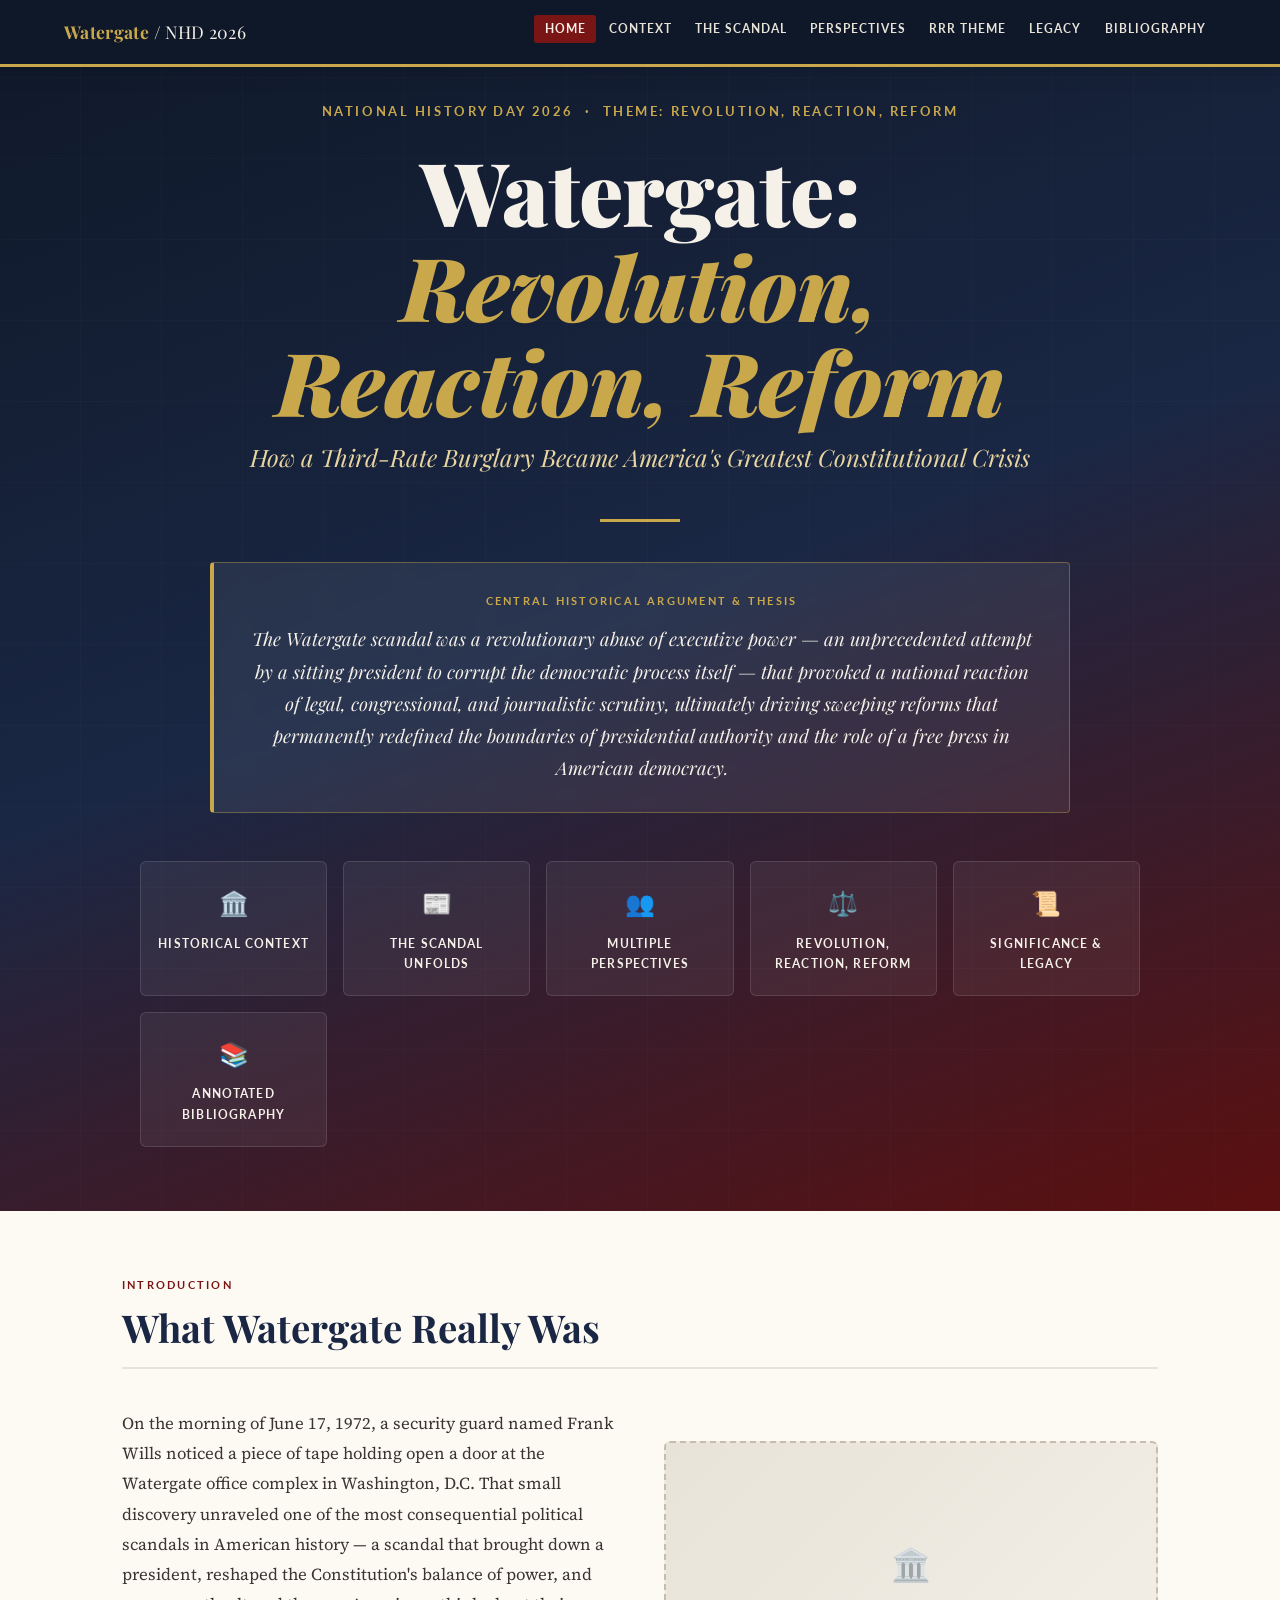
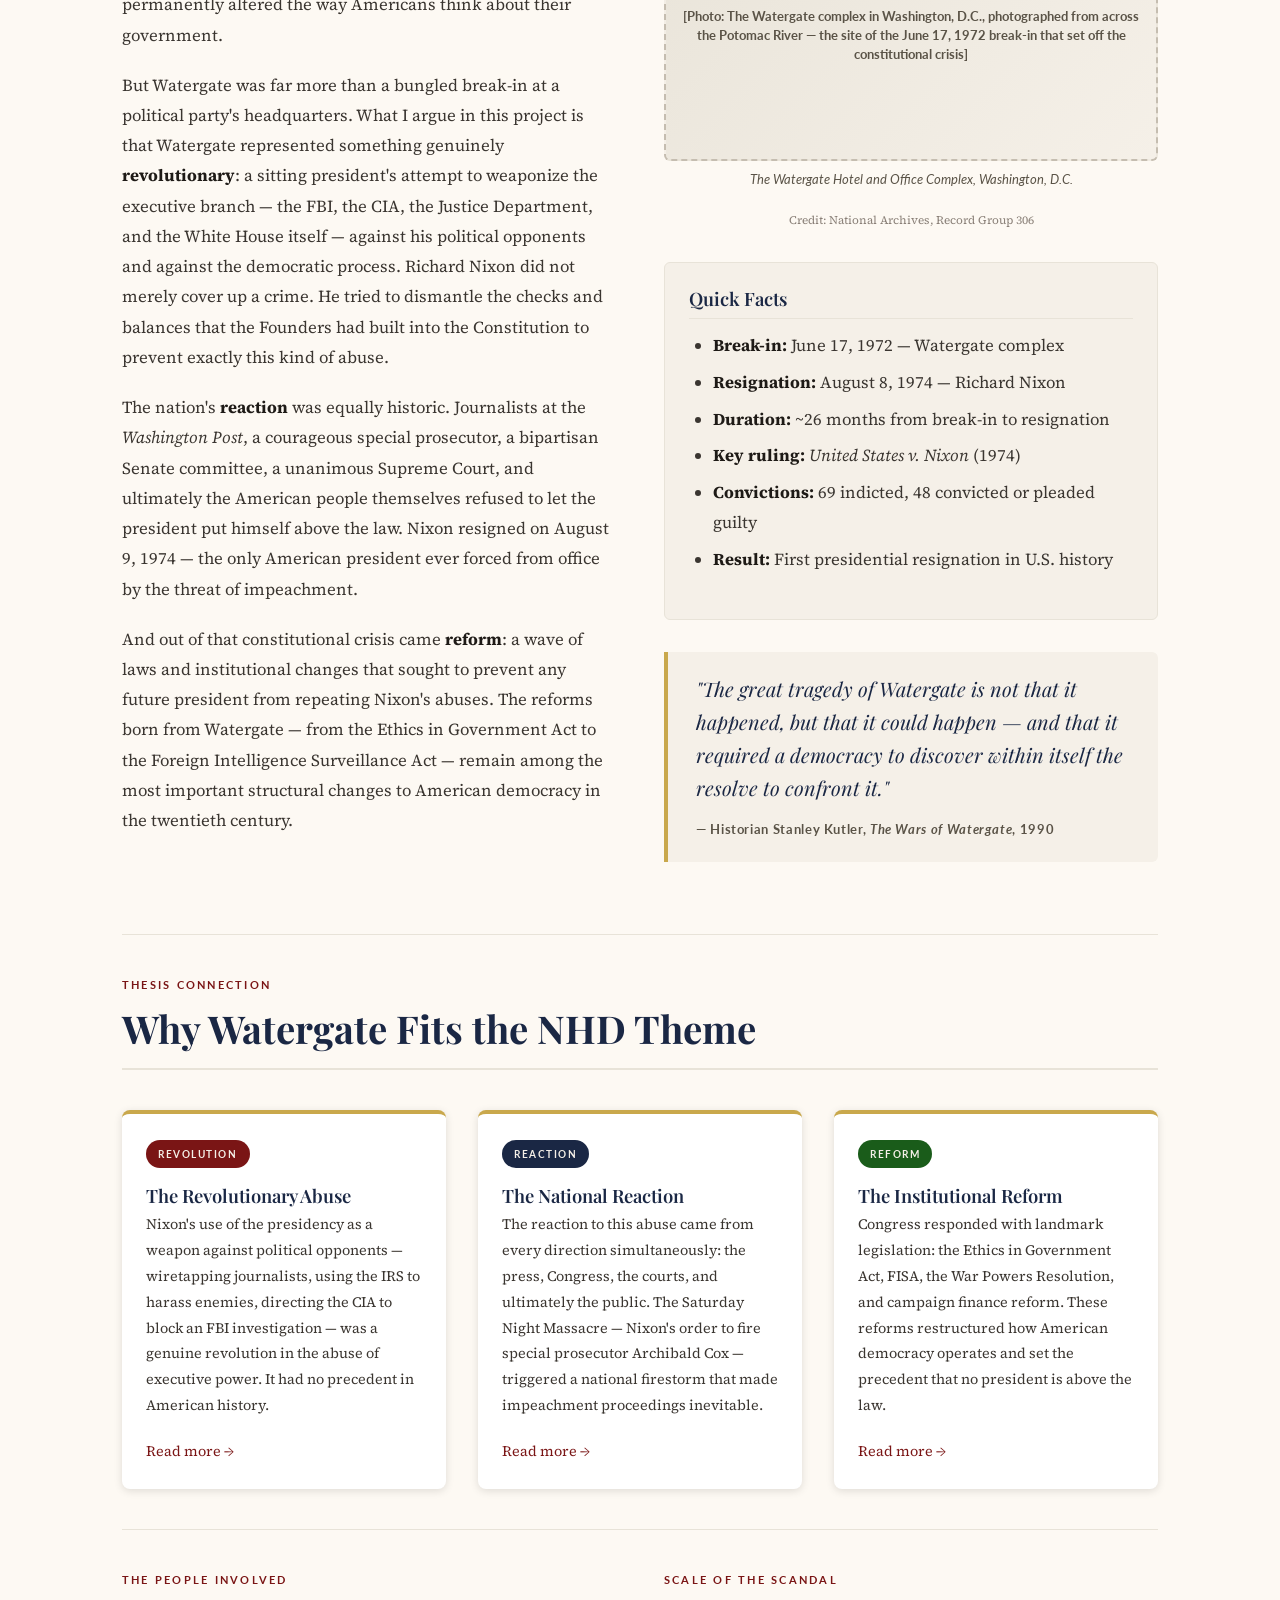
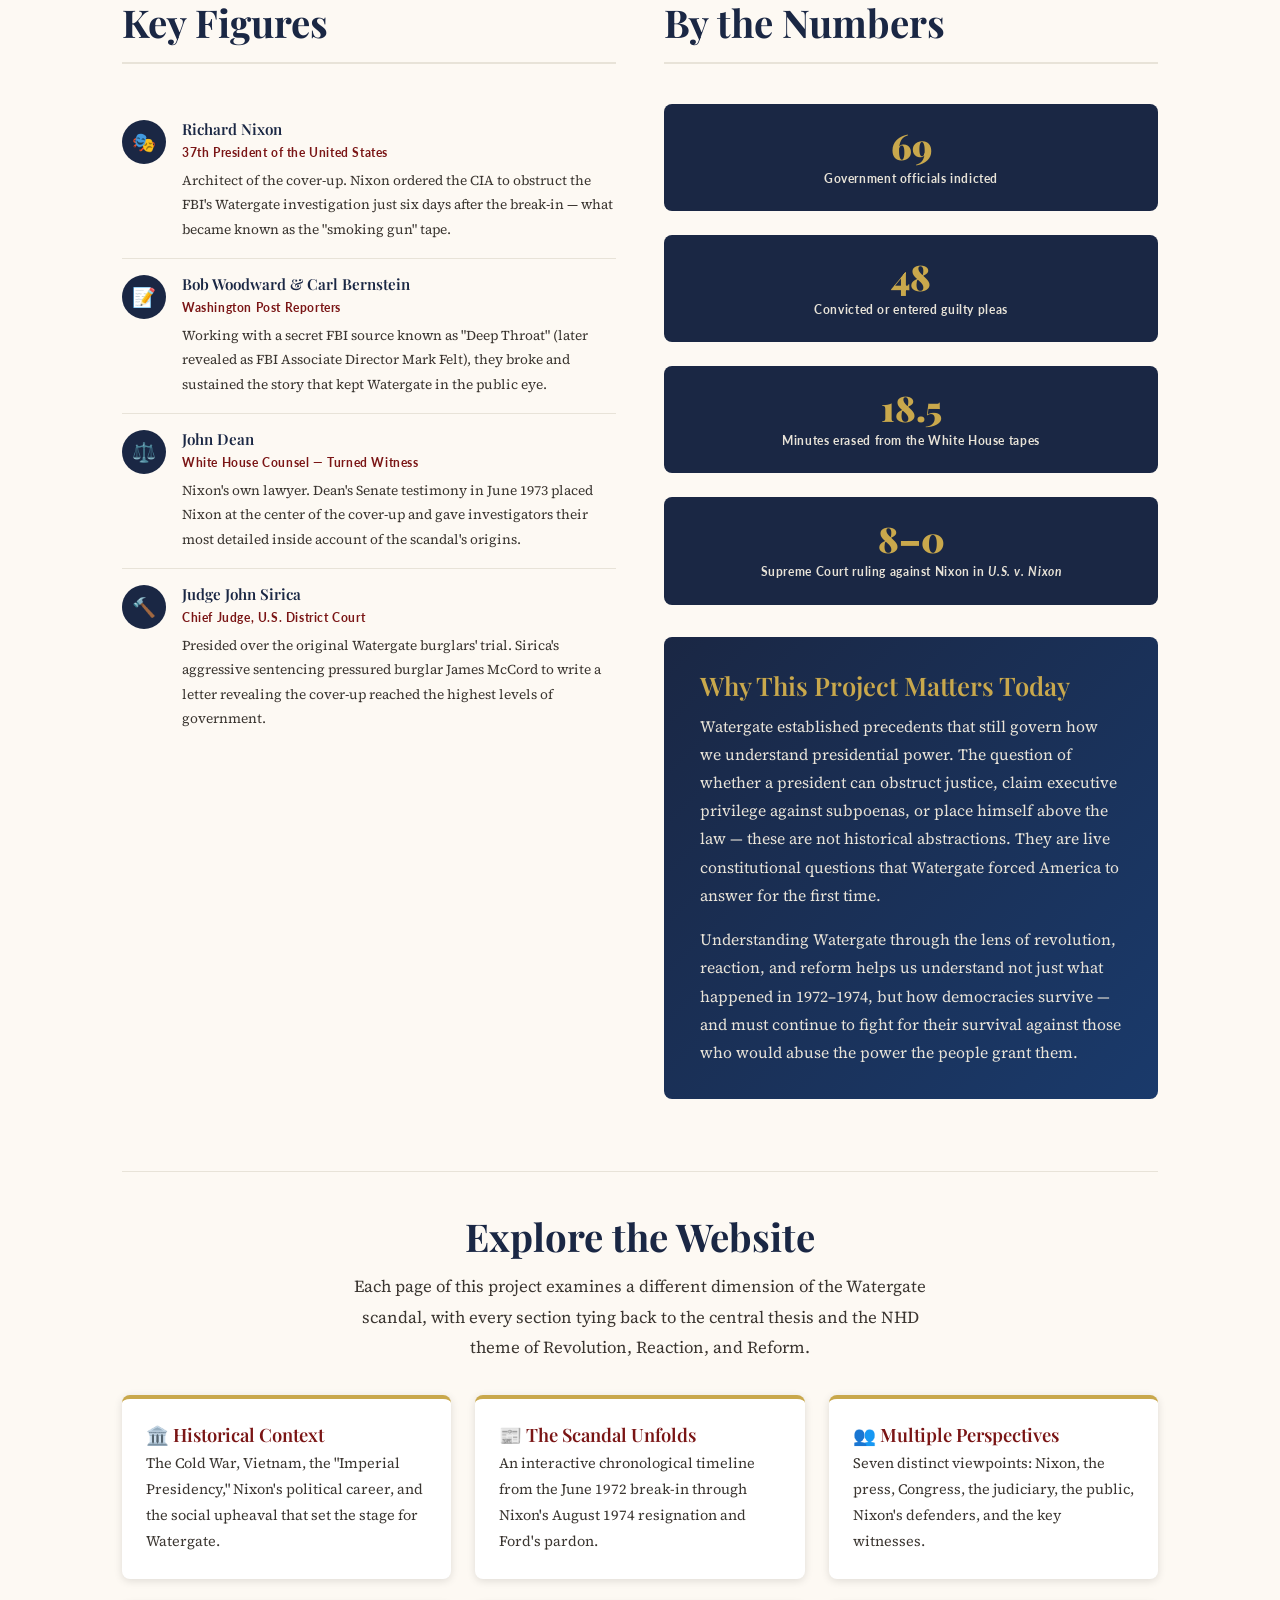
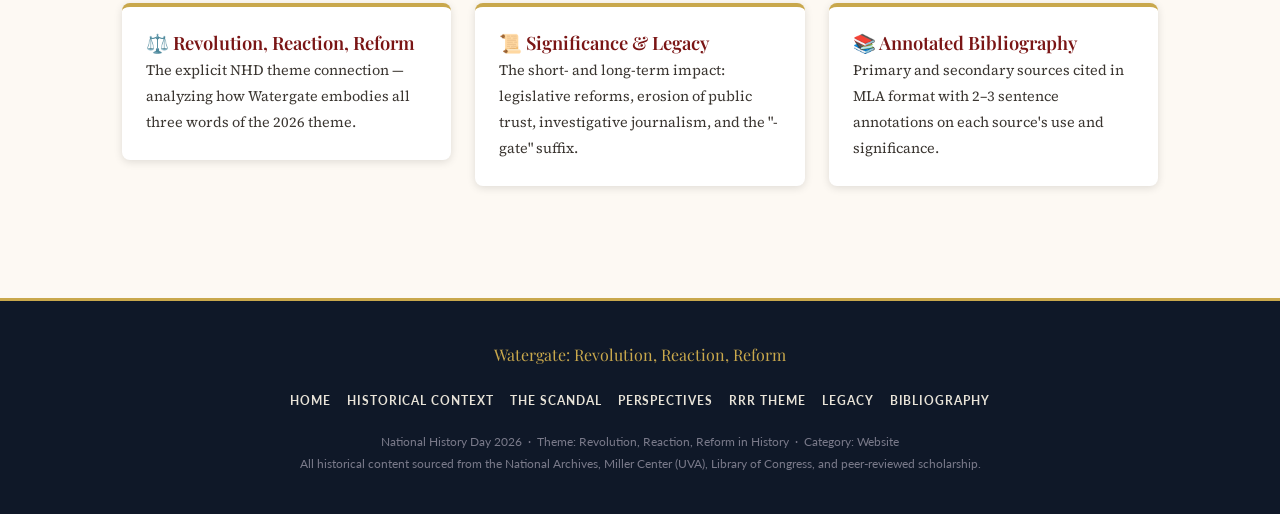
==== index.html @ c2e1cc7b "Add files via upload" ====
<!DOCTYPE html>
<html lang="en">
<head>
  <meta charset="UTF-8" />
  <meta name="viewport" content="width=device-width, initial-scale=1.0" />
  <title>Watergate: Revolution, Reaction, Reform — NHD 2026</title>
  <link rel="stylesheet" href="css/styles.css" />
</head>
<body>

<!-- ═══════════════════════════════════════════
     NAVIGATION
════════════════════════════════════════════════ -->
<nav class="site-nav" role="navigation" aria-label="Main navigation">
  <div class="nav-inner">
    <a href="index.html" class="nav-logo">Watergate <span>/ NHD 2026</span></a>
    <button class="nav-hamburger" aria-label="Toggle navigation" aria-expanded="false">
      <span></span><span></span><span></span>
    </button>
    <ul class="nav-links">
      <li><a href="index.html">Home</a></li>
      <li><a href="historical-context.html">Context</a></li>
      <li><a href="scandal-unfolds.html">The Scandal</a></li>
      <li><a href="multiple-perspectives.html">Perspectives</a></li>
      <li><a href="revolution-reaction-reform.html">RRR Theme</a></li>
      <li><a href="significance-legacy.html">Legacy</a></li>
      <li><a href="annotated-bibliography.html">Bibliography</a></li>
    </ul>
  </div>
</nav>

<!-- ═══════════════════════════════════════════
     HERO
════════════════════════════════════════════════ -->
<header class="hero">
  <p class="hero-eyebrow">National History Day 2026 &nbsp;·&nbsp; Theme: Revolution, Reaction, Reform</p>

  <h1>Watergate:<br><em>Revolution,<br>Reaction, Reform</em></h1>

  <p class="hero-subtitle">How a Third-Rate Burglary Became America's Greatest Constitutional Crisis</p>
  <div class="hero-divider"></div>

  <div class="hero-thesis-box">
    <div class="thesis-label">Central Historical Argument &amp; Thesis</div>
    <p>
      The Watergate scandal was a revolutionary abuse of executive power — an unprecedented attempt by a sitting president to corrupt the democratic process itself — that provoked a national reaction of legal, congressional, and journalistic scrutiny, ultimately driving sweeping reforms that permanently redefined the boundaries of presidential authority and the role of a free press in American democracy.
    </p>
  </div>

  <nav class="hero-nav-cards" aria-label="Section navigation">
    <a href="historical-context.html" class="hero-nav-card">
      <span class="card-icon">🏛️</span>
      <span class="card-label">Historical Context</span>
    </a>
    <a href="scandal-unfolds.html" class="hero-nav-card">
      <span class="card-icon">📰</span>
      <span class="card-label">The Scandal Unfolds</span>
    </a>
    <a href="multiple-perspectives.html" class="hero-nav-card">
      <span class="card-icon">👥</span>
      <span class="card-label">Multiple Perspectives</span>
    </a>
    <a href="revolution-reaction-reform.html" class="hero-nav-card">
      <span class="card-icon">⚖️</span>
      <span class="card-label">Revolution, Reaction, Reform</span>
    </a>
    <a href="significance-legacy.html" class="hero-nav-card">
      <span class="card-icon">📜</span>
      <span class="card-label">Significance &amp; Legacy</span>
    </a>
    <a href="annotated-bibliography.html" class="hero-nav-card">
      <span class="card-icon">📚</span>
      <span class="card-label">Annotated Bibliography</span>
    </a>
  </nav>
</header>

<!-- ═══════════════════════════════════════════
     MAIN CONTENT
════════════════════════════════════════════════ -->
<main>

  <!-- Introduction -->
  <section class="page-content">

    <div class="section-header fade-in">
      <div class="section-label">Introduction</div>
      <h2>What Watergate Really Was</h2>
    </div>

    <div class="two-col">
      <div class="fade-in">
        <p>
          On the morning of June 17, 1972, a security guard named Frank Wills noticed a piece of tape holding open a door at the Watergate office complex in Washington, D.C. That small discovery unraveled one of the most consequential political scandals in American history — a scandal that brought down a president, reshaped the Constitution's balance of power, and permanently altered the way Americans think about their government.
        </p>
        <p>
          But Watergate was far more than a bungled break-in at a political party's headquarters. What I argue in this project is that Watergate represented something genuinely <strong>revolutionary</strong>: a sitting president's attempt to weaponize the executive branch — the FBI, the CIA, the Justice Department, and the White House itself — against his political opponents and against the democratic process. Richard Nixon did not merely cover up a crime. He tried to dismantle the checks and balances that the Founders had built into the Constitution to prevent exactly this kind of abuse.
        </p>
        <p>
          The nation's <strong>reaction</strong> was equally historic. Journalists at the <em>Washington Post</em>, a courageous special prosecutor, a bipartisan Senate committee, a unanimous Supreme Court, and ultimately the American people themselves refused to let the president put himself above the law. Nixon resigned on August 9, 1974 — the only American president ever forced from office by the threat of impeachment.
        </p>
        <p>
          And out of that constitutional crisis came <strong>reform</strong>: a wave of laws and institutional changes that sought to prevent any future president from repeating Nixon's abuses. The reforms born from Watergate — from the Ethics in Government Act to the Foreign Intelligence Surveillance Act — remain among the most important structural changes to American democracy in the twentieth century.
        </p>
      </div>

      <div class="fade-in">
        <div class="img-block">
          <div class="img-placeholder tall">
            <span class="img-icon">🏛️</span>
            <span class="img-label">[Photo: The Watergate complex in Washington, D.C., photographed from across the Potomac River — the site of the June 17, 1972 break-in that set off the constitutional crisis]</span>
          </div>
          <p class="img-caption">The Watergate Hotel and Office Complex, Washington, D.C.</p>
          <p class="img-credit">Credit: National Archives, Record Group 306</p>
        </div>

        <div class="info-card">
          <h3>Quick Facts</h3>
          <ul>
            <li><strong>Break-in:</strong> June 17, 1972 — Watergate complex</li>
            <li><strong>Resignation:</strong> August 8, 1974 — Richard Nixon</li>
            <li><strong>Duration:</strong> ~26 months from break-in to resignation</li>
            <li><strong>Key ruling:</strong> <em>United States v. Nixon</em> (1974)</li>
            <li><strong>Convictions:</strong> 69 indicted, 48 convicted or pleaded guilty</li>
            <li><strong>Result:</strong> First presidential resignation in U.S. history</li>
          </ul>
        </div>

        <div class="pullquote">
          <blockquote>"The great tragedy of Watergate is not that it happened, but that it could happen — and that it required a democracy to discover within itself the resolve to confront it."</blockquote>
          <cite>Historian Stanley Kutler, <em>The Wars of Watergate</em>, 1990</cite>
        </div>
      </div>
    </div>

    <hr class="divider">

    <!-- Thesis Analysis -->
    <div class="section-header fade-in">
      <div class="section-label">Thesis Connection</div>
      <h2>Why Watergate Fits the NHD Theme</h2>
    </div>

    <div class="three-col fade-in">
      <div class="reform-card">
        <span class="theme-badge badge-revolution">Revolution</span>
        <h4>The Revolutionary Abuse</h4>
        <p>
          Nixon's use of the presidency as a weapon against political opponents — wiretapping journalists, using the IRS to harass enemies, directing the CIA to block an FBI investigation — was a genuine revolution in the abuse of executive power. It had no precedent in American history.
        </p>
        <p><a href="revolution-reaction-reform.html#revolution">Read more →</a></p>
      </div>
      <div class="reform-card">
        <span class="theme-badge badge-reaction">Reaction</span>
        <h4>The National Reaction</h4>
        <p>
          The reaction to this abuse came from every direction simultaneously: the press, Congress, the courts, and ultimately the public. The Saturday Night Massacre — Nixon's order to fire special prosecutor Archibald Cox — triggered a national firestorm that made impeachment proceedings inevitable.
        </p>
        <p><a href="revolution-reaction-reform.html#reaction">Read more →</a></p>
      </div>
      <div class="reform-card">
        <span class="theme-badge badge-reform">Reform</span>
        <h4>The Institutional Reform</h4>
        <p>
          Congress responded with landmark legislation: the Ethics in Government Act, FISA, the War Powers Resolution, and campaign finance reform. These reforms restructured how American democracy operates and set the precedent that no president is above the law.
        </p>
        <p><a href="revolution-reaction-reform.html#reform">Read more →</a></p>
      </div>
    </div>

    <hr class="divider">

    <!-- Key Figures -->
    <div class="two-col">
      <div class="fade-in">
        <div class="section-header">
          <div class="section-label">The People Involved</div>
          <h2>Key Figures</h2>
        </div>

        <div class="key-figure">
          <div class="key-figure-avatar">🎭</div>
          <div class="key-figure-info">
            <h4>Richard Nixon</h4>
            <div class="kf-role">37th President of the United States</div>
            <p>Architect of the cover-up. Nixon ordered the CIA to obstruct the FBI's Watergate investigation just six days after the break-in — what became known as the "smoking gun" tape.</p>
          </div>
        </div>

        <div class="key-figure">
          <div class="key-figure-avatar">📝</div>
          <div class="key-figure-info">
            <h4>Bob Woodward &amp; Carl Bernstein</h4>
            <div class="kf-role">Washington Post Reporters</div>
            <p>Working with a secret FBI source known as "Deep Throat" (later revealed as FBI Associate Director Mark Felt), they broke and sustained the story that kept Watergate in the public eye.</p>
          </div>
        </div>

        <div class="key-figure">
          <div class="key-figure-avatar">⚖️</div>
          <div class="key-figure-info">
            <h4>John Dean</h4>
            <div class="kf-role">White House Counsel — Turned Witness</div>
            <p>Nixon's own lawyer. Dean's Senate testimony in June 1973 placed Nixon at the center of the cover-up and gave investigators their most detailed inside account of the scandal's origins.</p>
          </div>
        </div>

        <div class="key-figure">
          <div class="key-figure-avatar">🔨</div>
          <div class="key-figure-info">
            <h4>Judge John Sirica</h4>
            <div class="kf-role">Chief Judge, U.S. District Court</div>
            <p>Presided over the original Watergate burglars' trial. Sirica's aggressive sentencing pressured burglar James McCord to write a letter revealing the cover-up reached the highest levels of government.</p>
          </div>
        </div>
      </div>

      <div class="fade-in">
        <div class="section-header">
          <div class="section-label">Scale of the Scandal</div>
          <h2>By the Numbers</h2>
        </div>

        <div class="stat-row" style="flex-direction:column;">
          <div class="stat-box">
            <div class="stat-number">69</div>
            <div class="stat-label">Government officials indicted</div>
          </div>
          <div class="stat-box">
            <div class="stat-number">48</div>
            <div class="stat-label">Convicted or entered guilty pleas</div>
          </div>
          <div class="stat-box">
            <div class="stat-number">18.5</div>
            <div class="stat-label">Minutes erased from the White House tapes</div>
          </div>
          <div class="stat-box">
            <div class="stat-number">8–0</div>
            <div class="stat-label">Supreme Court ruling against Nixon in <em>U.S. v. Nixon</em></div>
          </div>
        </div>

        <div class="analysis-box mt-3">
          <h3>Why This Project Matters Today</h3>
          <p>
            Watergate established precedents that still govern how we understand presidential power. The question of whether a president can obstruct justice, claim executive privilege against subpoenas, or place himself above the law — these are not historical abstractions. They are live constitutional questions that Watergate forced America to answer for the first time.
          </p>
          <p>
            Understanding Watergate through the lens of revolution, reaction, and reform helps us understand not just what happened in 1972–1974, but how democracies survive — and must continue to fight for their survival against those who would abuse the power the people grant them.
          </p>
        </div>
      </div>
    </div>

    <!-- Site Navigation Section -->
    <hr class="divider">
    <div class="fade-in text-center mb-4">
      <h2 style="color:var(--navy);">Explore the Website</h2>
      <p style="max-width:600px;margin:0 auto 2rem;">Each page of this project examines a different dimension of the Watergate scandal, with every section tying back to the central thesis and the NHD theme of Revolution, Reaction, and Reform.</p>
    </div>

    <div class="reform-grid fade-in">
      <a href="historical-context.html" style="text-decoration:none;">
        <div class="reform-card">
          <h4 style="color:var(--burgundy);">🏛️ Historical Context</h4>
          <p>The Cold War, Vietnam, the "Imperial Presidency," Nixon's political career, and the social upheaval that set the stage for Watergate.</p>
        </div>
      </a>
      <a href="scandal-unfolds.html" style="text-decoration:none;">
        <div class="reform-card">
          <h4 style="color:var(--burgundy);">📰 The Scandal Unfolds</h4>
          <p>An interactive chronological timeline from the June 1972 break-in through Nixon's August 1974 resignation and Ford's pardon.</p>
        </div>
      </a>
      <a href="multiple-perspectives.html" style="text-decoration:none;">
        <div class="reform-card">
          <h4 style="color:var(--burgundy);">👥 Multiple Perspectives</h4>
          <p>Seven distinct viewpoints: Nixon, the press, Congress, the judiciary, the public, Nixon's defenders, and the key witnesses.</p>
        </div>
      </a>
      <a href="revolution-reaction-reform.html" style="text-decoration:none;">
        <div class="reform-card">
          <h4 style="color:var(--burgundy);">⚖️ Revolution, Reaction, Reform</h4>
          <p>The explicit NHD theme connection — analyzing how Watergate embodies all three words of the 2026 theme.</p>
        </div>
      </a>
      <a href="significance-legacy.html" style="text-decoration:none;">
        <div class="reform-card">
          <h4 style="color:var(--burgundy);">📜 Significance &amp; Legacy</h4>
          <p>The short- and long-term impact: legislative reforms, erosion of public trust, investigative journalism, and the "-gate" suffix.</p>
        </div>
      </a>
      <a href="annotated-bibliography.html" style="text-decoration:none;">
        <div class="reform-card">
          <h4 style="color:var(--burgundy);">📚 Annotated Bibliography</h4>
          <p>Primary and secondary sources cited in MLA format with 2–3 sentence annotations on each source's use and significance.</p>
        </div>
      </a>
    </div>

  </section>
</main>

<!-- ═══════════════════════════════════════════
     FOOTER
════════════════════════════════════════════════ -->
<footer class="site-footer">
  <div class="footer-inner">
    <div class="footer-title">Watergate: Revolution, Reaction, Reform</div>
    <nav class="footer-nav" aria-label="Footer navigation">
      <a href="index.html">Home</a>
      <a href="historical-context.html">Historical Context</a>
      <a href="scandal-unfolds.html">The Scandal</a>
      <a href="multiple-perspectives.html">Perspectives</a>
      <a href="revolution-reaction-reform.html">RRR Theme</a>
      <a href="significance-legacy.html">Legacy</a>
      <a href="annotated-bibliography.html">Bibliography</a>
    </nav>
    <p class="footer-meta">
      National History Day 2026 &nbsp;·&nbsp; Theme: Revolution, Reaction, Reform in History &nbsp;·&nbsp; Category: Website<br>
      All historical content sourced from the National Archives, Miller Center (UVA), Library of Congress, and peer-reviewed scholarship.
    </p>
  </div>
</footer>

<script src="js/main.js"></script>
</body>
</html>
---- css/styles.css ----
/* ============================================================
   WATERGATE: REVOLUTION, REACTION, REFORM
   National History Day 2026 — Main Stylesheet
   ============================================================ */

@import url('https://fonts.googleapis.com/css2?family=Playfair+Display:ital,wght@0,400;0,600;0,700;0,900;1,400;1,600&family=Lato:wght@300;400;700&family=Source+Serif+4:ital,wght@0,300;0,400;0,600;1,300;1,400&display=swap');

/* ── RESET & BASE ── */
*, *::before, *::after { box-sizing: border-box; margin: 0; padding: 0; }

:root {
  --navy:        #1a2744;
  --dark-navy:   #0f1828;
  --burgundy:    #7a1515;
  --dark-red:    #5c0f0f;
  --cream:       #f5f0e8;
  --warm-white:  #fdf9f3;
  --light-gray:  #e8e3d8;
  --charcoal:    #2c2c2c;
  --mid-gray:    #5a5347;
  --gold:        #c9a84c;
  --light-gold:  #e8d5a0;
  --text-dark:   #1e1a16;
  --text-medium: #3a3530;

  --font-display: 'Playfair Display', Georgia, serif;
  --font-body:    'Source Serif 4', Georgia, serif;
  --font-ui:      'Lato', 'Helvetica Neue', sans-serif;

  --shadow-sm:  0 2px 8px rgba(0,0,0,0.12);
  --shadow-md:  0 4px 20px rgba(0,0,0,0.16);
  --shadow-lg:  0 8px 40px rgba(0,0,0,0.22);
  --transition: 0.3s ease;
}

html { scroll-behavior: smooth; font-size: 16px; }

body {
  font-family: var(--font-body);
  background-color: var(--warm-white);
  color: var(--text-dark);
  line-height: 1.8;
}

/* ── TYPOGRAPHY ── */
h1, h2, h3, h4, h5 {
  font-family: var(--font-display);
  color: var(--navy);
  line-height: 1.25;
}

h1 { font-size: clamp(2rem, 5vw, 3.5rem); font-weight: 900; }
h2 { font-size: clamp(1.6rem, 3.5vw, 2.4rem); font-weight: 700; margin-bottom: 0.75rem; }
h3 { font-size: clamp(1.2rem, 2.5vw, 1.6rem); font-weight: 600; margin-bottom: 0.5rem; }
h4 { font-size: 1.15rem; font-weight: 600; }

p { margin-bottom: 1.25rem; font-size: 1.05rem; color: var(--text-medium); }
p:last-child { margin-bottom: 0; }

a { color: var(--burgundy); text-decoration: none; transition: color var(--transition); }
a:hover { color: var(--dark-red); text-decoration: underline; }

ul, ol { padding-left: 1.5rem; margin-bottom: 1.25rem; }
li { margin-bottom: 0.4rem; color: var(--text-medium); font-size: 1.05rem; }

strong { color: var(--text-dark); font-weight: 700; }
em { font-style: italic; }

/* ── NAVIGATION ── */
.site-nav {
  position: fixed;
  top: 0; left: 0; right: 0;
  z-index: 1000;
  background: var(--dark-navy);
  border-bottom: 3px solid var(--gold);
  box-shadow: var(--shadow-md);
}

.nav-inner {
  max-width: 1200px;
  margin: 0 auto;
  padding: 0 1.5rem;
  display: flex;
  align-items: center;
  justify-content: space-between;
  height: 64px;
}

.nav-logo {
  font-family: var(--font-display);
  font-size: 1.1rem;
  font-weight: 700;
  color: var(--gold) !important;
  letter-spacing: 0.02em;
  text-decoration: none !important;
  white-space: nowrap;
  flex-shrink: 0;
}

.nav-logo span { color: var(--cream); font-weight: 400; }

.nav-links {
  list-style: none;
  padding: 0; margin: 0;
  display: flex;
  align-items: center;
  gap: 0.15rem;
}

.nav-links a {
  font-family: var(--font-ui);
  font-size: 0.78rem;
  font-weight: 700;
  letter-spacing: 0.08em;
  text-transform: uppercase;
  color: var(--light-gray) !important;
  padding: 0.4rem 0.65rem;
  border-radius: 3px;
  transition: background var(--transition), color var(--transition);
  text-decoration: none !important;
  white-space: nowrap;
}

.nav-links a:hover,
.nav-links a.active {
  background: var(--burgundy);
  color: var(--cream) !important;
}

.nav-hamburger {
  display: none;
  flex-direction: column;
  gap: 5px;
  background: none;
  border: none;
  cursor: pointer;
  padding: 6px;
}

.nav-hamburger span {
  display: block;
  width: 26px;
  height: 2px;
  background: var(--cream);
  border-radius: 2px;
  transition: var(--transition);
}

/* ── HERO ── */
.hero {
  min-height: 100vh;
  background: linear-gradient(160deg, var(--dark-navy) 0%, var(--navy) 50%, var(--dark-red) 100%);
  display: flex;
  flex-direction: column;
  align-items: center;
  justify-content: center;
  text-align: center;
  padding: 100px 2rem 4rem;
  position: relative;
  overflow: hidden;
}

.hero::before {
  content: '';
  position: absolute;
  inset: 0;
  background:
    repeating-linear-gradient(
      90deg,
      transparent,
      transparent 80px,
      rgba(255,255,255,0.015) 80px,
      rgba(255,255,255,0.015) 81px
    ),
    repeating-linear-gradient(
      0deg,
      transparent,
      transparent 80px,
      rgba(255,255,255,0.015) 80px,
      rgba(255,255,255,0.015) 81px
    );
}

.hero-eyebrow {
  font-family: var(--font-ui);
  font-size: 0.8rem;
  font-weight: 700;
  letter-spacing: 0.2em;
  text-transform: uppercase;
  color: var(--gold);
  margin-bottom: 1.25rem;
  position: relative;
}

.hero h1 {
  color: var(--cream);
  font-size: clamp(2.8rem, 7vw, 5.5rem);
  font-weight: 900;
  line-height: 1.08;
  margin-bottom: 0.5rem;
  position: relative;
}

.hero h1 em {
  color: var(--gold);
  font-style: italic;
}

.hero-subtitle {
  font-family: var(--font-display);
  font-size: clamp(1.1rem, 2.5vw, 1.5rem);
  font-style: italic;
  color: var(--light-gold);
  margin-bottom: 2.5rem;
  position: relative;
}

.hero-divider {
  width: 80px;
  height: 3px;
  background: var(--gold);
  margin: 0 auto 2.5rem;
}

.hero-thesis-box {
  background: rgba(255,255,255,0.07);
  border: 1px solid rgba(201,168,76,0.4);
  border-left: 4px solid var(--gold);
  border-radius: 4px;
  padding: 1.75rem 2.25rem;
  max-width: 860px;
  margin: 0 auto 3rem;
  position: relative;
  backdrop-filter: blur(4px);
}

.hero-thesis-box .thesis-label {
  font-family: var(--font-ui);
  font-size: 0.7rem;
  font-weight: 700;
  letter-spacing: 0.2em;
  text-transform: uppercase;
  color: var(--gold);
  margin-bottom: 0.75rem;
}

.hero-thesis-box p {
  font-family: var(--font-display);
  font-size: clamp(0.95rem, 1.8vw, 1.15rem);
  color: var(--cream);
  line-height: 1.75;
  margin: 0;
  font-style: italic;
}

.hero-nav-cards {
  display: grid;
  grid-template-columns: repeat(auto-fit, minmax(160px, 1fr));
  gap: 1rem;
  max-width: 1000px;
  width: 100%;
  margin: 0 auto;
  position: relative;
}

.hero-nav-card {
  background: rgba(255,255,255,0.06);
  border: 1px solid rgba(255,255,255,0.12);
  border-radius: 6px;
  padding: 1.25rem 1rem;
  color: var(--cream) !important;
  text-decoration: none !important;
  transition: background var(--transition), transform var(--transition), border-color var(--transition);
  text-align: center;
}

.hero-nav-card:hover {
  background: rgba(201,168,76,0.15);
  border-color: var(--gold);
  transform: translateY(-3px);
  color: var(--light-gold) !important;
  text-decoration: none !important;
}

.hero-nav-card .card-icon {
  font-size: 1.5rem;
  margin-bottom: 0.5rem;
  display: block;
}

.hero-nav-card .card-label {
  font-family: var(--font-ui);
  font-size: 0.72rem;
  font-weight: 700;
  letter-spacing: 0.1em;
  text-transform: uppercase;
  display: block;
}

/* ── PAGE HERO (non-home) ── */
.page-hero {
  background: linear-gradient(135deg, var(--dark-navy) 0%, var(--navy) 70%, #2a1010 100%);
  padding: 120px 2rem 60px;
  text-align: center;
  border-bottom: 3px solid var(--gold);
}

.page-hero .eyebrow {
  font-family: var(--font-ui);
  font-size: 0.72rem;
  font-weight: 700;
  letter-spacing: 0.25em;
  text-transform: uppercase;
  color: var(--gold);
  margin-bottom: 1rem;
}

.page-hero h1 {
  color: var(--cream);
  margin-bottom: 1rem;
}

.page-hero .page-intro {
  font-family: var(--font-display);
  font-style: italic;
  font-size: clamp(1rem, 2vw, 1.2rem);
  color: var(--light-gold);
  max-width: 700px;
  margin: 0 auto;
  line-height: 1.7;
}

.page-hero-divider {
  width: 60px;
  height: 2px;
  background: var(--gold);
  margin: 1.5rem auto 0;
}

/* ── MAIN LAYOUT ── */
.page-content {
  max-width: 1100px;
  margin: 0 auto;
  padding: 4rem 2rem 5rem;
}

.page-content.narrow {
  max-width: 860px;
}

.two-col {
  display: grid;
  grid-template-columns: 1fr 1fr;
  gap: 3rem;
  align-items: start;
}

.three-col {
  display: grid;
  grid-template-columns: repeat(3, 1fr);
  gap: 2rem;
}

/* ── THESIS BANNER (appears on every page) ── */
.thesis-banner {
  background: var(--navy);
  border-left: 5px solid var(--gold);
  padding: 1.5rem 2rem;
  margin: 2.5rem 0;
  border-radius: 0 4px 4px 0;
}

.thesis-banner .tb-label {
  font-family: var(--font-ui);
  font-size: 0.68rem;
  font-weight: 700;
  letter-spacing: 0.2em;
  text-transform: uppercase;
  color: var(--gold);
  margin-bottom: 0.5rem;
}

.thesis-banner p {
  font-family: var(--font-display);
  font-style: italic;
  color: var(--cream);
  font-size: 1rem;
  margin: 0;
  line-height: 1.7;
}

/* ── SECTION HEADERS ── */
.section-header {
  margin-bottom: 2.5rem;
  padding-bottom: 1rem;
  border-bottom: 2px solid var(--light-gray);
}

.section-header .section-label {
  font-family: var(--font-ui);
  font-size: 0.7rem;
  font-weight: 700;
  letter-spacing: 0.2em;
  text-transform: uppercase;
  color: var(--burgundy);
  margin-bottom: 0.5rem;
}

.section-header h2 { margin-bottom: 0; }

.theme-badge {
  display: inline-block;
  font-family: var(--font-ui);
  font-size: 0.65rem;
  font-weight: 700;
  letter-spacing: 0.15em;
  text-transform: uppercase;
  padding: 0.3rem 0.75rem;
  border-radius: 20px;
  margin-bottom: 1rem;
}

.badge-revolution { background: #7a1515; color: var(--cream); }
.badge-reaction   { background: var(--navy); color: var(--cream); }
.badge-reform     { background: #1a5c1a; color: var(--cream); }

/* ── CARDS ── */
.card {
  background: #fff;
  border-radius: 8px;
  box-shadow: var(--shadow-sm);
  overflow: hidden;
  transition: box-shadow var(--transition), transform var(--transition);
}

.card:hover {
  box-shadow: var(--shadow-md);
  transform: translateY(-2px);
}

.card-body { padding: 1.75rem; }

.info-card {
  background: var(--cream);
  border: 1px solid var(--light-gray);
  border-radius: 6px;
  padding: 1.5rem;
  margin-bottom: 1.75rem;
}

.info-card h3 {
  font-size: 1.15rem;
  color: var(--navy);
  margin-bottom: 0.75rem;
  padding-bottom: 0.5rem;
  border-bottom: 1px solid var(--light-gray);
}

/* ── PULLQUOTES ── */
.pullquote {
  border-left: 4px solid var(--gold);
  padding: 1.25rem 1.75rem;
  background: var(--cream);
  margin: 2rem 0;
  border-radius: 0 6px 6px 0;
}

.pullquote blockquote {
  font-family: var(--font-display);
  font-style: italic;
  font-size: clamp(1.05rem, 2vw, 1.25rem);
  color: var(--navy);
  line-height: 1.65;
  margin-bottom: 0.6rem;
}

.pullquote cite {
  font-family: var(--font-ui);
  font-size: 0.8rem;
  font-weight: 700;
  letter-spacing: 0.05em;
  color: var(--mid-gray);
  font-style: normal;
}

.pullquote cite::before { content: '— '; }

/* ── IMAGE PLACEHOLDERS ── */
.img-block {
  margin: 2rem 0;
  text-align: center;
}

.img-placeholder {
  width: 100%;
  background: linear-gradient(135deg, var(--light-gray) 0%, var(--cream) 100%);
  border: 2px dashed #c5bdb0;
  border-radius: 6px;
  display: flex;
  flex-direction: column;
  align-items: center;
  justify-content: center;
  padding: 2rem 1rem;
  min-height: 220px;
  position: relative;
}

.img-placeholder.tall { min-height: 320px; }
.img-placeholder.short { min-height: 160px; }

.img-placeholder .img-label {
  font-family: var(--font-ui);
  font-size: 0.8rem;
  font-weight: 700;
  color: var(--mid-gray);
  text-align: center;
  line-height: 1.5;
}

.img-placeholder .img-icon {
  font-size: 2rem;
  margin-bottom: 0.75rem;
  opacity: 0.5;
}

.img-caption {
  font-family: var(--font-ui);
  font-size: 0.8rem;
  color: var(--mid-gray);
  margin-top: 0.6rem;
  font-style: italic;
  line-height: 1.5;
  text-align: center;
}

.img-credit {
  font-size: 0.72rem;
  color: #8a8078;
  margin-top: 0.2rem;
}

/* ── PERSPECTIVE CARDS ── */
.perspective-card {
  background: #fff;
  border-radius: 8px;
  box-shadow: var(--shadow-sm);
  overflow: hidden;
  margin-bottom: 2rem;
}

.perspective-header {
  padding: 1.25rem 1.75rem;
  display: flex;
  align-items: center;
  gap: 1rem;
}

.perspective-header.pov-nixon     { background: linear-gradient(90deg, #7a1515, #9a2020); }
.perspective-header.pov-press     { background: linear-gradient(90deg, #1a3a6b, #1a2744); }
.perspective-header.pov-congress  { background: linear-gradient(90deg, #1a4a2a, #2a6a3a); }
.perspective-header.pov-judiciary { background: linear-gradient(90deg, #4a3000, #6a4800); }
.perspective-header.pov-public    { background: linear-gradient(90deg, #3a1a5a, #5a2a7a); }
.perspective-header.pov-defenders { background: linear-gradient(90deg, #5a4a00, #7a6200); }
.perspective-header.pov-witnesses { background: linear-gradient(90deg, #1a3a5a, #2a5a7a); }

.perspective-avatar {
  width: 48px; height: 48px;
  border-radius: 50%;
  background: rgba(255,255,255,0.2);
  display: flex; align-items: center; justify-content: center;
  font-size: 1.4rem;
  flex-shrink: 0;
}

.perspective-header h3 {
  color: var(--cream);
  font-size: 1.15rem;
  margin: 0;
}

.perspective-header .pov-subtitle {
  color: rgba(255,255,255,0.75);
  font-family: var(--font-ui);
  font-size: 0.78rem;
  margin: 0;
  font-style: normal;
}

.perspective-body { padding: 1.75rem; }

/* ── INTERACTIVE TIMELINE ── */
.timeline-section { padding: 3rem 0; }

.timeline-controls {
  display: flex;
  gap: 0.75rem;
  flex-wrap: wrap;
  margin-bottom: 2rem;
}

.timeline-filter-btn {
  font-family: var(--font-ui);
  font-size: 0.72rem;
  font-weight: 700;
  letter-spacing: 0.1em;
  text-transform: uppercase;
  padding: 0.4rem 1rem;
  border-radius: 20px;
  border: 2px solid var(--navy);
  background: transparent;
  color: var(--navy);
  cursor: pointer;
  transition: var(--transition);
}

.timeline-filter-btn.active,
.timeline-filter-btn:hover {
  background: var(--navy);
  color: var(--cream);
}

.timeline {
  position: relative;
  padding-left: 2rem;
}

.timeline::before {
  content: '';
  position: absolute;
  left: 6px; top: 0; bottom: 0;
  width: 2px;
  background: linear-gradient(180deg, var(--gold), var(--burgundy));
}

.timeline-item {
  position: relative;
  padding: 0 0 2.5rem 2.25rem;
  opacity: 1;
  transition: opacity 0.3s;
}

.timeline-item.hidden { display: none; }

.timeline-dot {
  position: absolute;
  left: -1.5rem;
  top: 0.35rem;
  width: 16px; height: 16px;
  border-radius: 50%;
  background: var(--gold);
  border: 3px solid var(--warm-white);
  box-shadow: 0 0 0 2px var(--gold);
  cursor: pointer;
  transition: transform var(--transition);
}

.timeline-dot:hover { transform: scale(1.3); }

.timeline-dot.cat-breakin    { background: var(--burgundy); box-shadow: 0 0 0 2px var(--burgundy); }
.timeline-dot.cat-coverup    { background: var(--dark-red); box-shadow: 0 0 0 2px var(--dark-red); }
.timeline-dot.cat-investigation { background: var(--navy); box-shadow: 0 0 0 2px var(--navy); }
.timeline-dot.cat-reform     { background: #1a5c1a; box-shadow: 0 0 0 2px #1a5c1a; }

.timeline-date {
  font-family: var(--font-ui);
  font-size: 0.72rem;
  font-weight: 700;
  letter-spacing: 0.1em;
  text-transform: uppercase;
  color: var(--gold);
  margin-bottom: 0.25rem;
}

.timeline-title {
  font-family: var(--font-display);
  font-size: 1.1rem;
  font-weight: 600;
  color: var(--navy);
  margin-bottom: 0.5rem;
  cursor: pointer;
  transition: color var(--transition);
}

.timeline-title:hover { color: var(--burgundy); }

.timeline-detail {
  background: var(--cream);
  border-left: 3px solid var(--gold);
  padding: 1rem 1.25rem;
  border-radius: 0 4px 4px 0;
  font-size: 0.95rem;
  color: var(--text-medium);
  display: none;
  margin-top: 0.5rem;
}

.timeline-detail.open { display: block; animation: fadeSlide 0.3s ease; }
.timeline-cat-tag {
  display: inline-block;
  font-family: var(--font-ui);
  font-size: 0.65rem;
  font-weight: 700;
  letter-spacing: 0.12em;
  text-transform: uppercase;
  padding: 0.2rem 0.6rem;
  border-radius: 12px;
  margin-bottom: 0.75rem;
}
.tag-breakin { background: var(--burgundy); color: var(--cream); }
.tag-coverup { background: var(--dark-red); color: var(--cream); }
.tag-investigation { background: var(--navy); color: var(--cream); }
.tag-reform { background: #1a5c1a; color: var(--cream); }
.tag-resignation { background: #3a003a; color: var(--cream); }

/* ── REFORM GRID ── */
.reform-grid {
  display: grid;
  grid-template-columns: repeat(auto-fit, minmax(300px, 1fr));
  gap: 1.5rem;
  margin: 2rem 0;
}

.reform-card {
  background: #fff;
  border-radius: 8px;
  border-top: 4px solid var(--gold);
  padding: 1.5rem;
  box-shadow: var(--shadow-sm);
  transition: box-shadow var(--transition), transform var(--transition);
}

.reform-card:hover {
  box-shadow: var(--shadow-md);
  transform: translateY(-2px);
}

.reform-card h4 { color: var(--navy); margin-bottom: 0.3rem; }
.reform-card .reform-year {
  font-family: var(--font-ui);
  font-size: 0.72rem;
  font-weight: 700;
  letter-spacing: 0.1em;
  color: var(--gold);
  margin-bottom: 0.75rem;
}
.reform-card p { font-size: 0.9rem; }

/* ── THEME BLOCKS (Revolution / Reaction / Reform) ── */
.theme-section {
  margin: 3rem 0;
  border-radius: 8px;
  overflow: hidden;
}

.theme-section-header {
  padding: 1.5rem 2rem;
  display: flex;
  align-items: center;
  gap: 1.25rem;
}

.theme-section-header.revolution-bg { background: linear-gradient(90deg, #5c0f0f, #7a1515); }
.theme-section-header.reaction-bg   { background: linear-gradient(90deg, var(--dark-navy), var(--navy)); }
.theme-section-header.reform-bg     { background: linear-gradient(90deg, #0f3a0f, #1a5c1a); }

.theme-icon {
  width: 56px; height: 56px;
  border-radius: 50%;
  background: rgba(255,255,255,0.15);
  display: flex; align-items: center; justify-content: center;
  font-size: 1.6rem;
  flex-shrink: 0;
}

.theme-section-header h2 {
  color: var(--cream);
  margin-bottom: 0;
  font-size: 1.7rem;
}

.theme-section-header .theme-subtitle {
  color: rgba(255,255,255,0.75);
  font-family: var(--font-ui);
  font-size: 0.85rem;
  margin-top: 0.2rem;
}

.theme-body {
  background: var(--cream);
  padding: 2rem 2.25rem;
  border: 1px solid var(--light-gray);
  border-top: none;
}

/* ── SIGNIFICANCE STATS ── */
.stat-row {
  display: flex;
  gap: 1.5rem;
  flex-wrap: wrap;
  margin: 2rem 0;
}

.stat-box {
  flex: 1;
  min-width: 160px;
  background: var(--navy);
  border-radius: 8px;
  padding: 1.5rem;
  text-align: center;
}

.stat-box .stat-number {
  font-family: var(--font-display);
  font-size: 2.2rem;
  font-weight: 900;
  color: var(--gold);
  line-height: 1;
  margin-bottom: 0.4rem;
}

.stat-box .stat-label {
  font-family: var(--font-ui);
  font-size: 0.78rem;
  font-weight: 700;
  letter-spacing: 0.05em;
  color: var(--light-gray);
  line-height: 1.4;
}

/* ── BIBLIOGRAPHY ── */
.bib-section { margin: 3rem 0; }

.bib-section h2 {
  font-size: 1.5rem;
  padding-bottom: 0.75rem;
  border-bottom: 2px solid var(--navy);
  margin-bottom: 2rem;
}

.bib-entry {
  background: var(--cream);
  border-radius: 6px;
  padding: 1.5rem;
  margin-bottom: 1.25rem;
  border-left: 4px solid var(--navy);
  transition: border-color var(--transition), box-shadow var(--transition);
}

.bib-entry.primary { border-left-color: var(--burgundy); }
.bib-entry.secondary { border-left-color: var(--navy); }

.bib-entry:hover { box-shadow: var(--shadow-sm); }

.bib-entry .bib-citation {
  font-family: var(--font-body);
  font-size: 0.95rem;
  color: var(--text-dark);
  line-height: 1.65;
  margin-bottom: 0.75rem;
}

.bib-entry .bib-annotation {
  font-size: 0.9rem;
  color: var(--mid-gray);
  border-top: 1px solid var(--light-gray);
  padding-top: 0.75rem;
  margin-top: 0.75rem;
  line-height: 1.7;
}

.bib-entry .bib-type {
  display: inline-block;
  font-family: var(--font-ui);
  font-size: 0.62rem;
  font-weight: 700;
  letter-spacing: 0.15em;
  text-transform: uppercase;
  padding: 0.2rem 0.6rem;
  border-radius: 12px;
  background: var(--navy);
  color: var(--cream);
  margin-bottom: 0.6rem;
}

.bib-entry.primary .bib-type { background: var(--burgundy); }

/* ── ANALYSIS HIGHLIGHT ── */
.analysis-box {
  background: linear-gradient(135deg, var(--navy) 0%, #1a3a6b 100%);
  border-radius: 8px;
  padding: 2rem 2.25rem;
  margin: 2rem 0;
  color: var(--cream);
}

.analysis-box h3 { color: var(--gold); margin-bottom: 0.75rem; }
.analysis-box p { color: var(--light-gray); margin-bottom: 1rem; font-size: 0.98rem; }
.analysis-box p:last-child { margin-bottom: 0; }

/* ── KEY FIGURES SIDEBAR ── */
.key-figure {
  display: flex;
  gap: 1rem;
  align-items: flex-start;
  padding: 1rem 0;
  border-bottom: 1px solid var(--light-gray);
}

.key-figure:last-child { border-bottom: none; }

.key-figure-avatar {
  width: 44px; height: 44px;
  border-radius: 50%;
  background: var(--navy);
  display: flex; align-items: center; justify-content: center;
  font-size: 1.2rem;
  flex-shrink: 0;
  color: var(--cream);
}

.key-figure-info h4 { font-size: 0.95rem; margin-bottom: 0.2rem; }
.key-figure-info .kf-role {
  font-family: var(--font-ui);
  font-size: 0.75rem;
  color: var(--burgundy);
  font-weight: 700;
  letter-spacing: 0.05em;
  margin-bottom: 0.3rem;
}
.key-figure-info p { font-size: 0.85rem; margin: 0; }

/* ── SCROLL ANIMATIONS ── */
.fade-in {
  opacity: 0;
  transform: translateY(24px);
  transition: opacity 0.65s ease, transform 0.65s ease;
}

.fade-in.visible {
  opacity: 1;
  transform: translateY(0);
}

@keyframes fadeSlide {
  from { opacity: 0; transform: translateY(-6px); }
  to   { opacity: 1; transform: translateY(0); }
}

/* ── FOOTER ── */
.site-footer {
  background: var(--dark-navy);
  border-top: 3px solid var(--gold);
  padding: 2.5rem 2rem;
  text-align: center;
}

.footer-inner { max-width: 800px; margin: 0 auto; }

.footer-title {
  font-family: var(--font-display);
  font-size: 1rem;
  color: var(--gold);
  margin-bottom: 0.4rem;
}

.footer-meta {
  font-family: var(--font-ui);
  font-size: 0.78rem;
  color: #7a7a8a;
  line-height: 1.7;
}

.footer-nav {
  display: flex;
  flex-wrap: wrap;
  gap: 1rem;
  justify-content: center;
  margin: 1.25rem 0;
}

.footer-nav a {
  font-family: var(--font-ui);
  font-size: 0.75rem;
  font-weight: 700;
  letter-spacing: 0.08em;
  text-transform: uppercase;
  color: var(--light-gray) !important;
  text-decoration: none !important;
  transition: color var(--transition);
}

.footer-nav a:hover { color: var(--gold) !important; }

/* ── UTILITIES ── */
.text-center { text-align: center; }
.text-gold { color: var(--gold); }
.text-burgundy { color: var(--burgundy); }
.text-navy { color: var(--navy); }
.mt-1 { margin-top: 0.5rem; }
.mt-2 { margin-top: 1rem; }
.mt-3 { margin-top: 1.5rem; }
.mt-4 { margin-top: 2rem; }
.mb-4 { margin-bottom: 2rem; }
.mb-6 { margin-bottom: 3rem; }

.divider {
  border: none;
  border-top: 1px solid var(--light-gray);
  margin: 2.5rem 0;
}

.highlight { background: var(--light-gold); padding: 0.1em 0.3em; border-radius: 2px; }

/* ── RESPONSIVE ── */
@media (max-width: 900px) {
  .two-col { grid-template-columns: 1fr; }
  .three-col { grid-template-columns: 1fr 1fr; }
  .stat-row { flex-direction: column; }
}

@media (max-width: 768px) {
  .nav-links {
    display: none;
    position: absolute;
    top: 64px; left: 0; right: 0;
    background: var(--dark-navy);
    padding: 1rem;
    flex-direction: column;
    align-items: stretch;
    gap: 0.25rem;
    border-bottom: 3px solid var(--gold);
  }

  .nav-links.open { display: flex; }
  .nav-links a { text-align: center; padding: 0.65rem 1rem; }
  .nav-hamburger { display: flex; }

  .hero { padding: 80px 1.25rem 3rem; }
  .page-hero { padding: 90px 1.25rem 40px; }
  .page-content { padding: 2.5rem 1.25rem 4rem; }

  .three-col { grid-template-columns: 1fr; }
  .hero-nav-cards { grid-template-columns: repeat(2, 1fr); }
  .reform-grid { grid-template-columns: 1fr; }

  .theme-section-header { flex-direction: column; text-align: center; }
  .theme-icon { margin: 0 auto; }
}

@media (max-width: 480px) {
  .hero-nav-cards { grid-template-columns: 1fr; }
  .hero-thesis-box { padding: 1.25rem 1.25rem; }
}
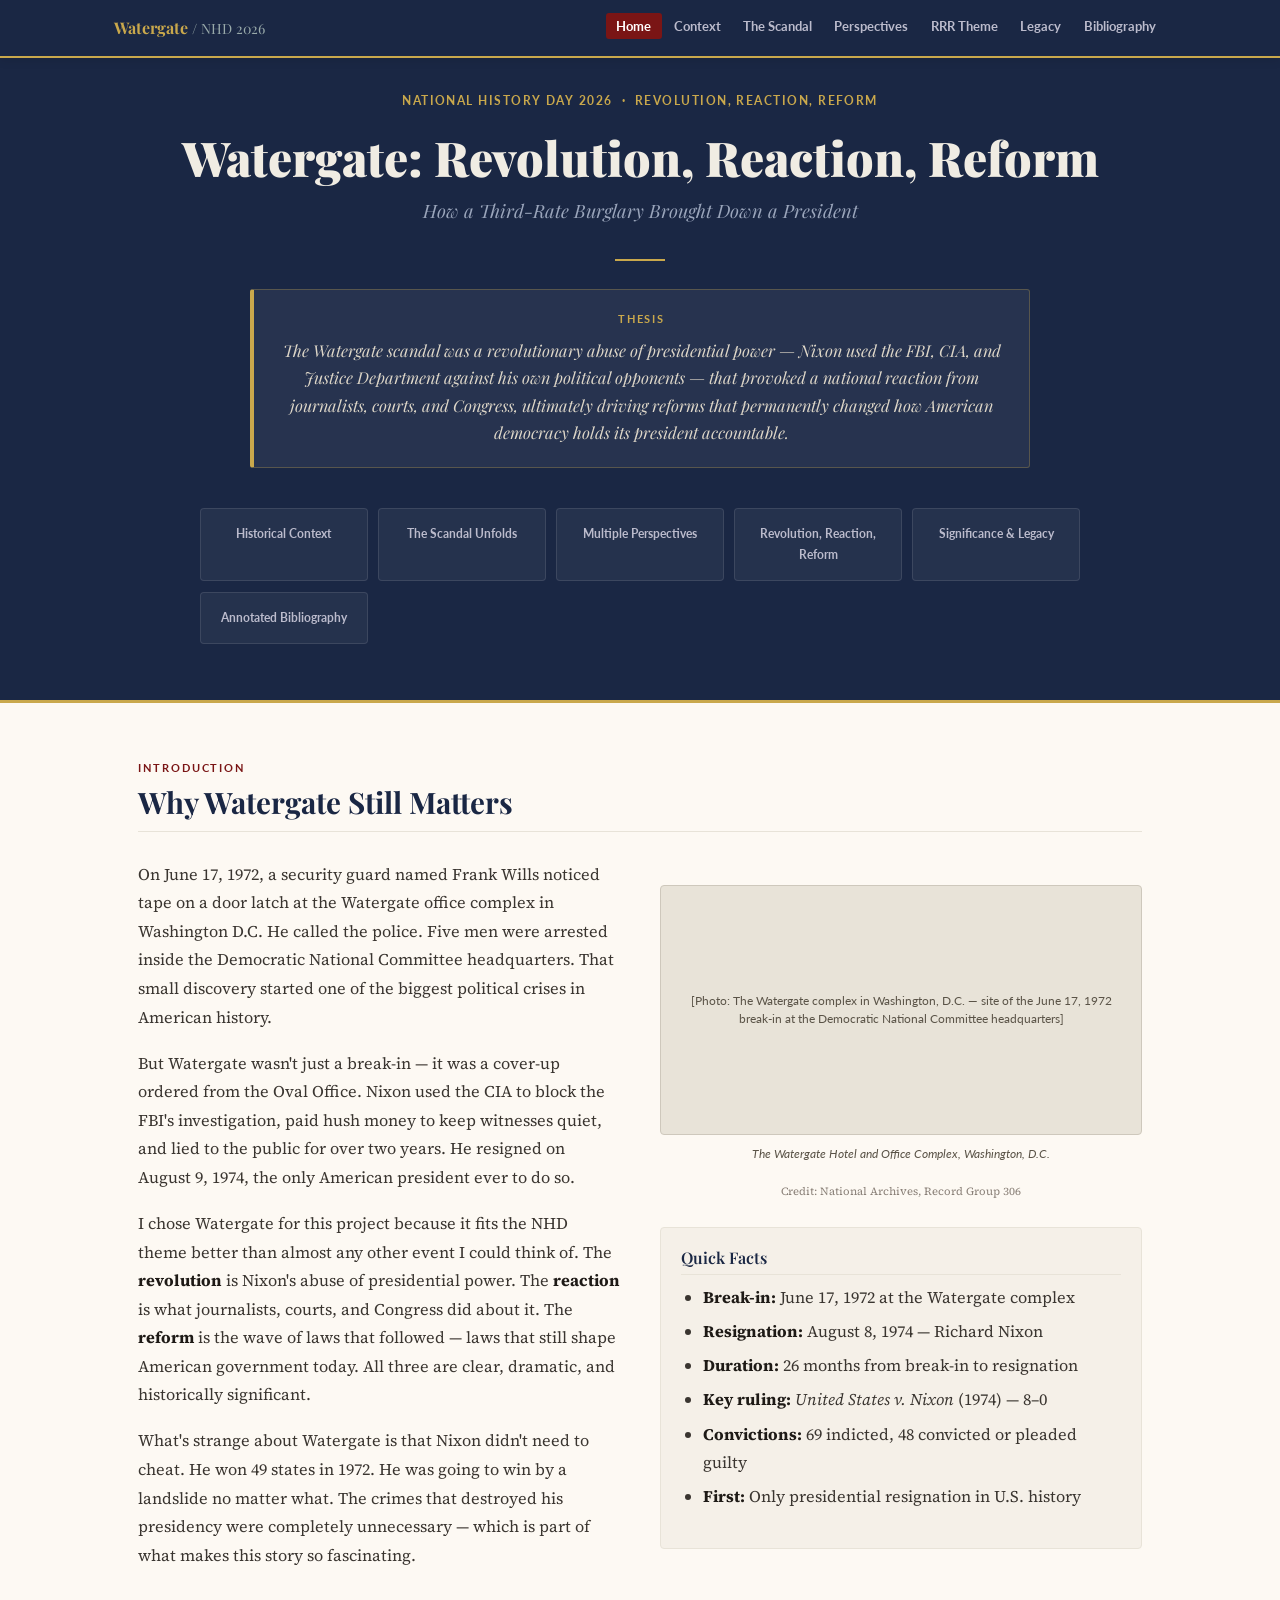
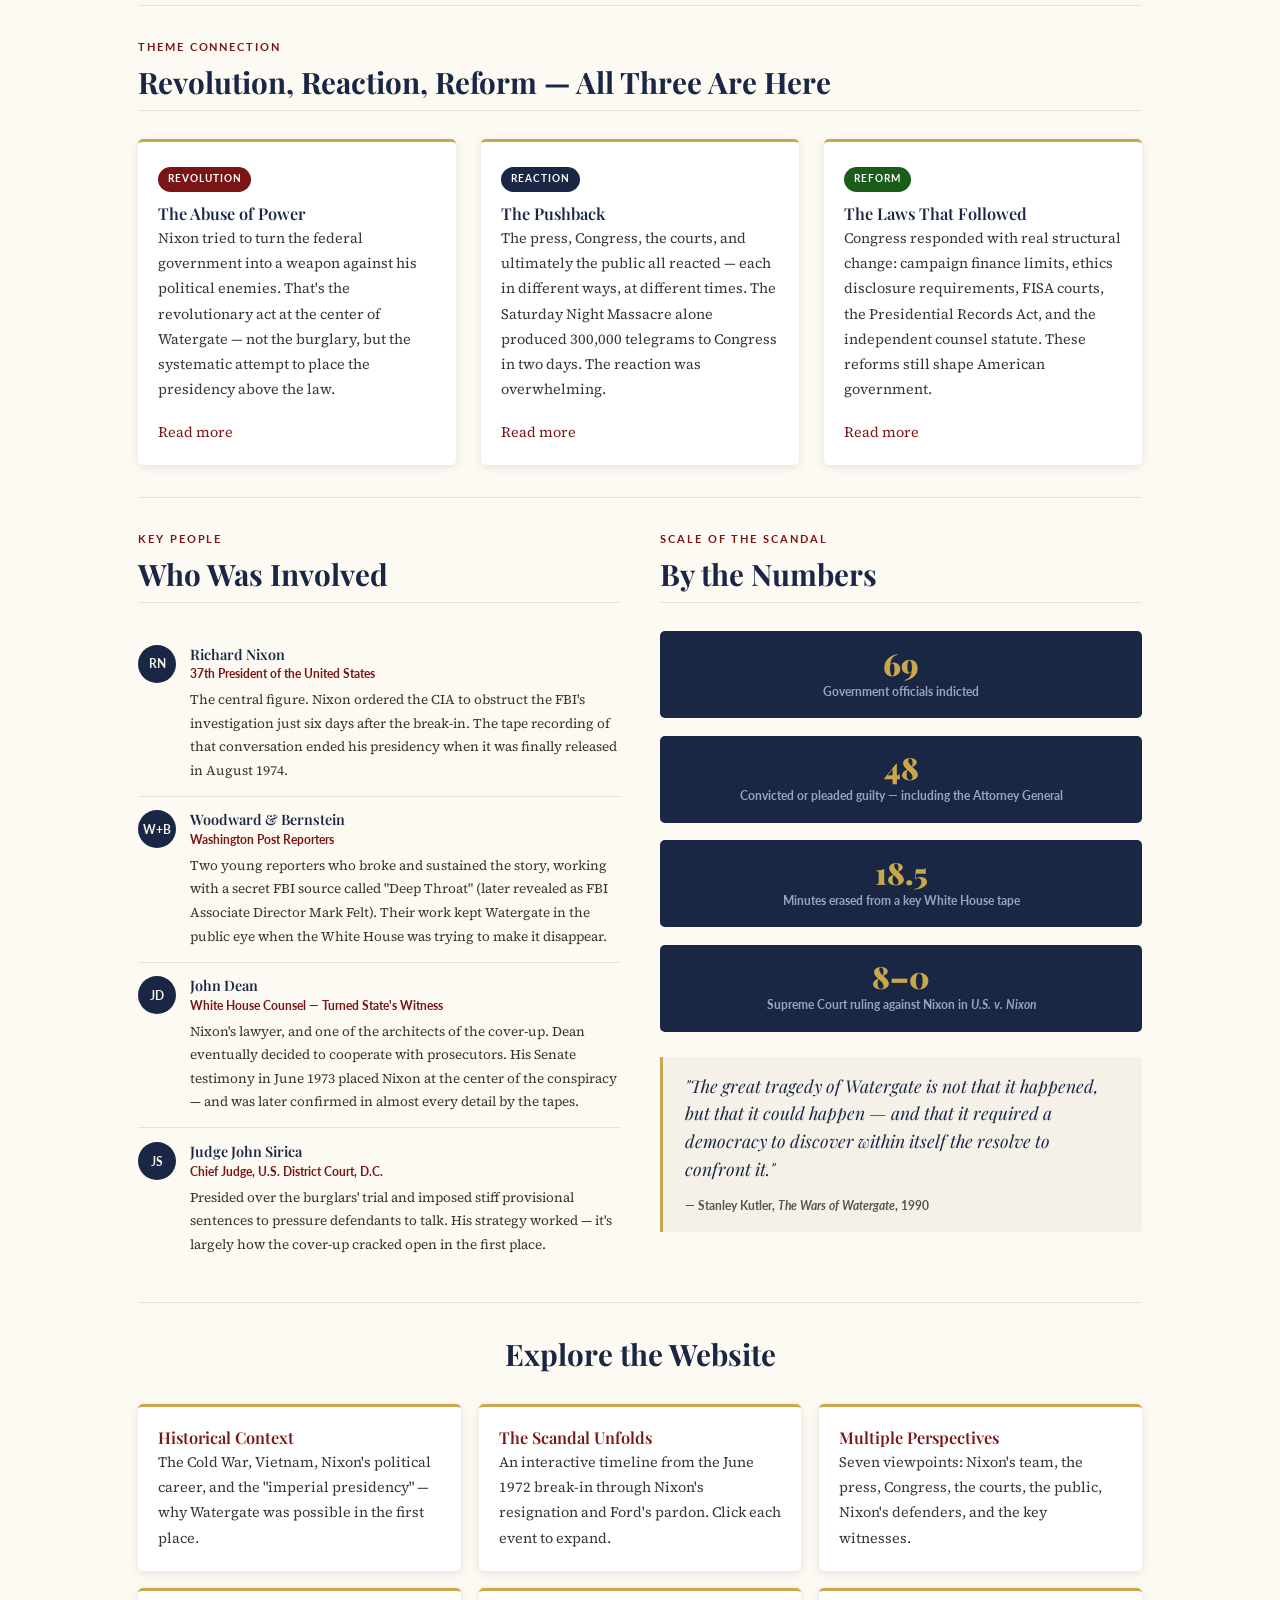
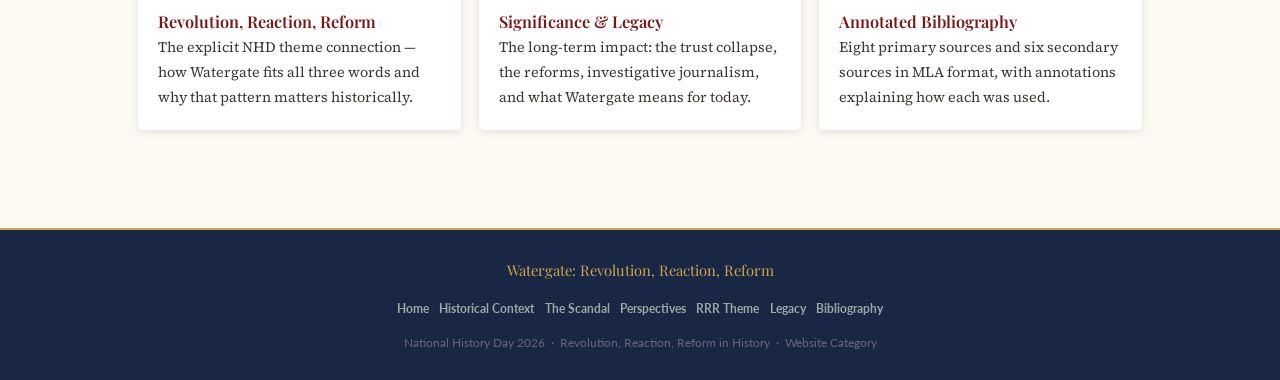
==== commit cbe21912: "Redesign site for student voice, simplified visuals, no emojis - Rewrote all 7 HTML pages in 11th-gr" ====
--- a/index.html
+++ b/index.html
@@ -4,13 +4,10 @@
   <meta charset="UTF-8" />
   <meta name="viewport" content="width=device-width, initial-scale=1.0" />
   <title>Watergate: Revolution, Reaction, Reform — NHD 2026</title>
-  <link rel="stylesheet" href="css/styles.css" />
+  <link rel="stylesheet" href="styles.css" />
 </head>
 <body>
 
-<!-- ═══════════════════════════════════════════
-     NAVIGATION
-════════════════════════════════════════════════ -->
 <nav class="site-nav" role="navigation" aria-label="Main navigation">
   <div class="nav-inner">
     <a href="index.html" class="nav-logo">Watergate <span>/ NHD 2026</span></a>
@@ -29,86 +26,57 @@
   </div>
 </nav>
 
-<!-- ═══════════════════════════════════════════
-     HERO
-════════════════════════════════════════════════ -->
 <header class="hero">
-  <p class="hero-eyebrow">National History Day 2026 &nbsp;·&nbsp; Theme: Revolution, Reaction, Reform</p>
-
-  <h1>Watergate:<br><em>Revolution,<br>Reaction, Reform</em></h1>
-
-  <p class="hero-subtitle">How a Third-Rate Burglary Became America's Greatest Constitutional Crisis</p>
+  <p class="hero-eyebrow">National History Day 2026 &nbsp;·&nbsp; Revolution, Reaction, Reform</p>
+  <h1>Watergate: Revolution, Reaction, Reform</h1>
+  <p class="hero-subtitle">How a Third-Rate Burglary Brought Down a President</p>
   <div class="hero-divider"></div>
 
   <div class="hero-thesis-box">
-    <div class="thesis-label">Central Historical Argument &amp; Thesis</div>
+    <div class="thesis-label">Thesis</div>
     <p>
-      The Watergate scandal was a revolutionary abuse of executive power — an unprecedented attempt by a sitting president to corrupt the democratic process itself — that provoked a national reaction of legal, congressional, and journalistic scrutiny, ultimately driving sweeping reforms that permanently redefined the boundaries of presidential authority and the role of a free press in American democracy.
+      The Watergate scandal was a revolutionary abuse of presidential power — Nixon used the FBI, CIA, and Justice Department against his own political opponents — that provoked a national reaction from journalists, courts, and Congress, ultimately driving reforms that permanently changed how American democracy holds its president accountable.
     </p>
   </div>
 
   <nav class="hero-nav-cards" aria-label="Section navigation">
-    <a href="historical-context.html" class="hero-nav-card">
-      <span class="card-icon">🏛️</span>
-      <span class="card-label">Historical Context</span>
-    </a>
-    <a href="scandal-unfolds.html" class="hero-nav-card">
-      <span class="card-icon">📰</span>
-      <span class="card-label">The Scandal Unfolds</span>
-    </a>
-    <a href="multiple-perspectives.html" class="hero-nav-card">
-      <span class="card-icon">👥</span>
-      <span class="card-label">Multiple Perspectives</span>
-    </a>
-    <a href="revolution-reaction-reform.html" class="hero-nav-card">
-      <span class="card-icon">⚖️</span>
-      <span class="card-label">Revolution, Reaction, Reform</span>
-    </a>
-    <a href="significance-legacy.html" class="hero-nav-card">
-      <span class="card-icon">📜</span>
-      <span class="card-label">Significance &amp; Legacy</span>
-    </a>
-    <a href="annotated-bibliography.html" class="hero-nav-card">
-      <span class="card-icon">📚</span>
-      <span class="card-label">Annotated Bibliography</span>
-    </a>
+    <a href="historical-context.html" class="hero-nav-card">Historical Context</a>
+    <a href="scandal-unfolds.html" class="hero-nav-card">The Scandal Unfolds</a>
+    <a href="multiple-perspectives.html" class="hero-nav-card">Multiple Perspectives</a>
+    <a href="revolution-reaction-reform.html" class="hero-nav-card">Revolution, Reaction, Reform</a>
+    <a href="significance-legacy.html" class="hero-nav-card">Significance &amp; Legacy</a>
+    <a href="annotated-bibliography.html" class="hero-nav-card">Annotated Bibliography</a>
   </nav>
 </header>
 
-<!-- ═══════════════════════════════════════════
-     MAIN CONTENT
-════════════════════════════════════════════════ -->
 <main>
-
-  <!-- Introduction -->
-  <section class="page-content">
+  <div class="page-content">
 
     <div class="section-header fade-in">
       <div class="section-label">Introduction</div>
-      <h2>What Watergate Really Was</h2>
+      <h2>Why Watergate Still Matters</h2>
     </div>
 
     <div class="two-col">
       <div class="fade-in">
         <p>
-          On the morning of June 17, 1972, a security guard named Frank Wills noticed a piece of tape holding open a door at the Watergate office complex in Washington, D.C. That small discovery unraveled one of the most consequential political scandals in American history — a scandal that brought down a president, reshaped the Constitution's balance of power, and permanently altered the way Americans think about their government.
-        </p>
-        <p>
-          But Watergate was far more than a bungled break-in at a political party's headquarters. What I argue in this project is that Watergate represented something genuinely <strong>revolutionary</strong>: a sitting president's attempt to weaponize the executive branch — the FBI, the CIA, the Justice Department, and the White House itself — against his political opponents and against the democratic process. Richard Nixon did not merely cover up a crime. He tried to dismantle the checks and balances that the Founders had built into the Constitution to prevent exactly this kind of abuse.
-        </p>
-        <p>
-          The nation's <strong>reaction</strong> was equally historic. Journalists at the <em>Washington Post</em>, a courageous special prosecutor, a bipartisan Senate committee, a unanimous Supreme Court, and ultimately the American people themselves refused to let the president put himself above the law. Nixon resigned on August 9, 1974 — the only American president ever forced from office by the threat of impeachment.
-        </p>
-        <p>
-          And out of that constitutional crisis came <strong>reform</strong>: a wave of laws and institutional changes that sought to prevent any future president from repeating Nixon's abuses. The reforms born from Watergate — from the Ethics in Government Act to the Foreign Intelligence Surveillance Act — remain among the most important structural changes to American democracy in the twentieth century.
+          On June 17, 1972, a security guard named Frank Wills noticed tape on a door latch at the Watergate office complex in Washington D.C. He called the police. Five men were arrested inside the Democratic National Committee headquarters. That small discovery started one of the biggest political crises in American history.
+        </p>
+        <p>
+          But Watergate wasn't just a break-in — it was a cover-up ordered from the Oval Office. Nixon used the CIA to block the FBI's investigation, paid hush money to keep witnesses quiet, and lied to the public for over two years. He resigned on August 9, 1974, the only American president ever to do so.
+        </p>
+        <p>
+          I chose Watergate for this project because it fits the NHD theme better than almost any other event I could think of. The <strong>revolution</strong> is Nixon's abuse of presidential power. The <strong>reaction</strong> is what journalists, courts, and Congress did about it. The <strong>reform</strong> is the wave of laws that followed — laws that still shape American government today. All three are clear, dramatic, and historically significant.
+        </p>
+        <p>
+          What's strange about Watergate is that Nixon didn't need to cheat. He won 49 states in 1972. He was going to win by a landslide no matter what. The crimes that destroyed his presidency were completely unnecessary — which is part of what makes this story so fascinating.
         </p>
       </div>
 
       <div class="fade-in">
         <div class="img-block">
           <div class="img-placeholder tall">
-            <span class="img-icon">🏛️</span>
-            <span class="img-label">[Photo: The Watergate complex in Washington, D.C., photographed from across the Potomac River — the site of the June 17, 1972 break-in that set off the constitutional crisis]</span>
+            <span class="img-label">[Photo: The Watergate complex in Washington, D.C. — site of the June 17, 1972 break-in at the Democratic National Committee headquarters]</span>
           </div>
           <p class="img-caption">The Watergate Hotel and Office Complex, Washington, D.C.</p>
           <p class="img-credit">Credit: National Archives, Record Group 306</p>
@@ -117,100 +85,87 @@
         <div class="info-card">
           <h3>Quick Facts</h3>
           <ul>
-            <li><strong>Break-in:</strong> June 17, 1972 — Watergate complex</li>
+            <li><strong>Break-in:</strong> June 17, 1972 at the Watergate complex</li>
             <li><strong>Resignation:</strong> August 8, 1974 — Richard Nixon</li>
-            <li><strong>Duration:</strong> ~26 months from break-in to resignation</li>
-            <li><strong>Key ruling:</strong> <em>United States v. Nixon</em> (1974)</li>
+            <li><strong>Duration:</strong> 26 months from break-in to resignation</li>
+            <li><strong>Key ruling:</strong> <em>United States v. Nixon</em> (1974) — 8–0</li>
             <li><strong>Convictions:</strong> 69 indicted, 48 convicted or pleaded guilty</li>
-            <li><strong>Result:</strong> First presidential resignation in U.S. history</li>
+            <li><strong>First:</strong> Only presidential resignation in U.S. history</li>
           </ul>
         </div>
-
-        <div class="pullquote">
-          <blockquote>"The great tragedy of Watergate is not that it happened, but that it could happen — and that it required a democracy to discover within itself the resolve to confront it."</blockquote>
-          <cite>Historian Stanley Kutler, <em>The Wars of Watergate</em>, 1990</cite>
-        </div>
       </div>
     </div>
 
     <hr class="divider">
 
-    <!-- Thesis Analysis -->
     <div class="section-header fade-in">
-      <div class="section-label">Thesis Connection</div>
-      <h2>Why Watergate Fits the NHD Theme</h2>
+      <div class="section-label">Theme Connection</div>
+      <h2>Revolution, Reaction, Reform — All Three Are Here</h2>
     </div>
 
     <div class="three-col fade-in">
       <div class="reform-card">
         <span class="theme-badge badge-revolution">Revolution</span>
-        <h4>The Revolutionary Abuse</h4>
-        <p>
-          Nixon's use of the presidency as a weapon against political opponents — wiretapping journalists, using the IRS to harass enemies, directing the CIA to block an FBI investigation — was a genuine revolution in the abuse of executive power. It had no precedent in American history.
-        </p>
-        <p><a href="revolution-reaction-reform.html#revolution">Read more →</a></p>
+        <h4>The Abuse of Power</h4>
+        <p>Nixon tried to turn the federal government into a weapon against his political enemies. That's the revolutionary act at the center of Watergate — not the burglary, but the systematic attempt to place the presidency above the law.</p>
+        <p><a href="revolution-reaction-reform.html#revolution">Read more</a></p>
       </div>
       <div class="reform-card">
         <span class="theme-badge badge-reaction">Reaction</span>
-        <h4>The National Reaction</h4>
-        <p>
-          The reaction to this abuse came from every direction simultaneously: the press, Congress, the courts, and ultimately the public. The Saturday Night Massacre — Nixon's order to fire special prosecutor Archibald Cox — triggered a national firestorm that made impeachment proceedings inevitable.
-        </p>
-        <p><a href="revolution-reaction-reform.html#reaction">Read more →</a></p>
+        <h4>The Pushback</h4>
+        <p>The press, Congress, the courts, and ultimately the public all reacted — each in different ways, at different times. The Saturday Night Massacre alone produced 300,000 telegrams to Congress in two days. The reaction was overwhelming.</p>
+        <p><a href="revolution-reaction-reform.html#reaction">Read more</a></p>
       </div>
       <div class="reform-card">
         <span class="theme-badge badge-reform">Reform</span>
-        <h4>The Institutional Reform</h4>
-        <p>
-          Congress responded with landmark legislation: the Ethics in Government Act, FISA, the War Powers Resolution, and campaign finance reform. These reforms restructured how American democracy operates and set the precedent that no president is above the law.
-        </p>
-        <p><a href="revolution-reaction-reform.html#reform">Read more →</a></p>
+        <h4>The Laws That Followed</h4>
+        <p>Congress responded with real structural change: campaign finance limits, ethics disclosure requirements, FISA courts, the Presidential Records Act, and the independent counsel statute. These reforms still shape American government.</p>
+        <p><a href="revolution-reaction-reform.html#reform">Read more</a></p>
       </div>
     </div>
 
     <hr class="divider">
 
-    <!-- Key Figures -->
     <div class="two-col">
       <div class="fade-in">
         <div class="section-header">
-          <div class="section-label">The People Involved</div>
-          <h2>Key Figures</h2>
-        </div>
-
-        <div class="key-figure">
-          <div class="key-figure-avatar">🎭</div>
+          <div class="section-label">Key People</div>
+          <h2>Who Was Involved</h2>
+        </div>
+
+        <div class="key-figure">
+          <div class="key-figure-avatar">RN</div>
           <div class="key-figure-info">
             <h4>Richard Nixon</h4>
             <div class="kf-role">37th President of the United States</div>
-            <p>Architect of the cover-up. Nixon ordered the CIA to obstruct the FBI's Watergate investigation just six days after the break-in — what became known as the "smoking gun" tape.</p>
-          </div>
-        </div>
-
-        <div class="key-figure">
-          <div class="key-figure-avatar">📝</div>
-          <div class="key-figure-info">
-            <h4>Bob Woodward &amp; Carl Bernstein</h4>
+            <p>The central figure. Nixon ordered the CIA to obstruct the FBI's investigation just six days after the break-in. The tape recording of that conversation ended his presidency when it was finally released in August 1974.</p>
+          </div>
+        </div>
+
+        <div class="key-figure">
+          <div class="key-figure-avatar">W+B</div>
+          <div class="key-figure-info">
+            <h4>Woodward &amp; Bernstein</h4>
             <div class="kf-role">Washington Post Reporters</div>
-            <p>Working with a secret FBI source known as "Deep Throat" (later revealed as FBI Associate Director Mark Felt), they broke and sustained the story that kept Watergate in the public eye.</p>
-          </div>
-        </div>
-
-        <div class="key-figure">
-          <div class="key-figure-avatar">⚖️</div>
+            <p>Two young reporters who broke and sustained the story, working with a secret FBI source called "Deep Throat" (later revealed as FBI Associate Director Mark Felt). Their work kept Watergate in the public eye when the White House was trying to make it disappear.</p>
+          </div>
+        </div>
+
+        <div class="key-figure">
+          <div class="key-figure-avatar">JD</div>
           <div class="key-figure-info">
             <h4>John Dean</h4>
-            <div class="kf-role">White House Counsel — Turned Witness</div>
-            <p>Nixon's own lawyer. Dean's Senate testimony in June 1973 placed Nixon at the center of the cover-up and gave investigators their most detailed inside account of the scandal's origins.</p>
-          </div>
-        </div>
-
-        <div class="key-figure">
-          <div class="key-figure-avatar">🔨</div>
+            <div class="kf-role">White House Counsel — Turned State's Witness</div>
+            <p>Nixon's lawyer, and one of the architects of the cover-up. Dean eventually decided to cooperate with prosecutors. His Senate testimony in June 1973 placed Nixon at the center of the conspiracy — and was later confirmed in almost every detail by the tapes.</p>
+          </div>
+        </div>
+
+        <div class="key-figure">
+          <div class="key-figure-avatar">JS</div>
           <div class="key-figure-info">
             <h4>Judge John Sirica</h4>
-            <div class="kf-role">Chief Judge, U.S. District Court</div>
-            <p>Presided over the original Watergate burglars' trial. Sirica's aggressive sentencing pressured burglar James McCord to write a letter revealing the cover-up reached the highest levels of government.</p>
+            <div class="kf-role">Chief Judge, U.S. District Court, D.C.</div>
+            <p>Presided over the burglars' trial and imposed stiff provisional sentences to pressure defendants to talk. His strategy worked — it's largely how the cover-up cracked open in the first place.</p>
           </div>
         </div>
       </div>
@@ -228,11 +183,11 @@
           </div>
           <div class="stat-box">
             <div class="stat-number">48</div>
-            <div class="stat-label">Convicted or entered guilty pleas</div>
+            <div class="stat-label">Convicted or pleaded guilty — including the Attorney General</div>
           </div>
           <div class="stat-box">
             <div class="stat-number">18.5</div>
-            <div class="stat-label">Minutes erased from the White House tapes</div>
+            <div class="stat-label">Minutes erased from a key White House tape</div>
           </div>
           <div class="stat-box">
             <div class="stat-number">8–0</div>
@@ -240,70 +195,61 @@
           </div>
         </div>
 
-        <div class="analysis-box mt-3">
-          <h3>Why This Project Matters Today</h3>
-          <p>
-            Watergate established precedents that still govern how we understand presidential power. The question of whether a president can obstruct justice, claim executive privilege against subpoenas, or place himself above the law — these are not historical abstractions. They are live constitutional questions that Watergate forced America to answer for the first time.
-          </p>
-          <p>
-            Understanding Watergate through the lens of revolution, reaction, and reform helps us understand not just what happened in 1972–1974, but how democracies survive — and must continue to fight for their survival against those who would abuse the power the people grant them.
-          </p>
-        </div>
-      </div>
-    </div>
-
-    <!-- Site Navigation Section -->
+        <div class="pullquote">
+          <blockquote>"The great tragedy of Watergate is not that it happened, but that it could happen — and that it required a democracy to discover within itself the resolve to confront it."</blockquote>
+          <cite>Stanley Kutler, <em>The Wars of Watergate</em>, 1990</cite>
+        </div>
+      </div>
+    </div>
+
     <hr class="divider">
+
     <div class="fade-in text-center mb-4">
-      <h2 style="color:var(--navy);">Explore the Website</h2>
-      <p style="max-width:600px;margin:0 auto 2rem;">Each page of this project examines a different dimension of the Watergate scandal, with every section tying back to the central thesis and the NHD theme of Revolution, Reaction, and Reform.</p>
+      <h2>Explore the Website</h2>
     </div>
 
     <div class="reform-grid fade-in">
       <a href="historical-context.html" style="text-decoration:none;">
         <div class="reform-card">
-          <h4 style="color:var(--burgundy);">🏛️ Historical Context</h4>
-          <p>The Cold War, Vietnam, the "Imperial Presidency," Nixon's political career, and the social upheaval that set the stage for Watergate.</p>
+          <h4 style="color:var(--burgundy);">Historical Context</h4>
+          <p>The Cold War, Vietnam, Nixon's political career, and the "imperial presidency" — why Watergate was possible in the first place.</p>
         </div>
       </a>
       <a href="scandal-unfolds.html" style="text-decoration:none;">
         <div class="reform-card">
-          <h4 style="color:var(--burgundy);">📰 The Scandal Unfolds</h4>
-          <p>An interactive chronological timeline from the June 1972 break-in through Nixon's August 1974 resignation and Ford's pardon.</p>
+          <h4 style="color:var(--burgundy);">The Scandal Unfolds</h4>
+          <p>An interactive timeline from the June 1972 break-in through Nixon's resignation and Ford's pardon. Click each event to expand.</p>
         </div>
       </a>
       <a href="multiple-perspectives.html" style="text-decoration:none;">
         <div class="reform-card">
-          <h4 style="color:var(--burgundy);">👥 Multiple Perspectives</h4>
-          <p>Seven distinct viewpoints: Nixon, the press, Congress, the judiciary, the public, Nixon's defenders, and the key witnesses.</p>
+          <h4 style="color:var(--burgundy);">Multiple Perspectives</h4>
+          <p>Seven viewpoints: Nixon's team, the press, Congress, the courts, the public, Nixon's defenders, and the key witnesses.</p>
         </div>
       </a>
       <a href="revolution-reaction-reform.html" style="text-decoration:none;">
         <div class="reform-card">
-          <h4 style="color:var(--burgundy);">⚖️ Revolution, Reaction, Reform</h4>
-          <p>The explicit NHD theme connection — analyzing how Watergate embodies all three words of the 2026 theme.</p>
+          <h4 style="color:var(--burgundy);">Revolution, Reaction, Reform</h4>
+          <p>The explicit NHD theme connection — how Watergate fits all three words and why that pattern matters historically.</p>
         </div>
       </a>
       <a href="significance-legacy.html" style="text-decoration:none;">
         <div class="reform-card">
-          <h4 style="color:var(--burgundy);">📜 Significance &amp; Legacy</h4>
-          <p>The short- and long-term impact: legislative reforms, erosion of public trust, investigative journalism, and the "-gate" suffix.</p>
+          <h4 style="color:var(--burgundy);">Significance &amp; Legacy</h4>
+          <p>The long-term impact: the trust collapse, the reforms, investigative journalism, and what Watergate means for today.</p>
         </div>
       </a>
       <a href="annotated-bibliography.html" style="text-decoration:none;">
         <div class="reform-card">
-          <h4 style="color:var(--burgundy);">📚 Annotated Bibliography</h4>
-          <p>Primary and secondary sources cited in MLA format with 2–3 sentence annotations on each source's use and significance.</p>
-        </div>
-      </a>
-    </div>
-
-  </section>
+          <h4 style="color:var(--burgundy);">Annotated Bibliography</h4>
+          <p>Eight primary sources and six secondary sources in MLA format, with annotations explaining how each was used.</p>
+        </div>
+      </a>
+    </div>
+
+  </div>
 </main>
 
-<!-- ═══════════════════════════════════════════
-     FOOTER
-════════════════════════════════════════════════ -->
 <footer class="site-footer">
   <div class="footer-inner">
     <div class="footer-title">Watergate: Revolution, Reaction, Reform</div>
@@ -316,13 +262,10 @@
       <a href="significance-legacy.html">Legacy</a>
       <a href="annotated-bibliography.html">Bibliography</a>
     </nav>
-    <p class="footer-meta">
-      National History Day 2026 &nbsp;·&nbsp; Theme: Revolution, Reaction, Reform in History &nbsp;·&nbsp; Category: Website<br>
-      All historical content sourced from the National Archives, Miller Center (UVA), Library of Congress, and peer-reviewed scholarship.
-    </p>
+    <p class="footer-meta">National History Day 2026 &nbsp;·&nbsp; Revolution, Reaction, Reform in History &nbsp;·&nbsp; Website Category</p>
   </div>
 </footer>
 
-<script src="js/main.js"></script>
+<script src="main.js"></script>
 </body>
 </html>
--- a/styles.css
+++ b/styles.css
@@ -0,0 +1,569 @@
+/* ============================================================
+   WATERGATE: REVOLUTION, REACTION, REFORM
+   NHD 2026 — Stylesheet
+   ============================================================ */
+
+@import url('https://fonts.googleapis.com/css2?family=Playfair+Display:ital,wght@0,400;0,600;0,700;0,900;1,400&family=Lato:wght@300;400;700&family=Source+Serif+4:ital,wght@0,300;0,400;0,600;1,300;1,400&display=swap');
+
+/* ── RESET ── */
+*, *::before, *::after { box-sizing: border-box; margin: 0; padding: 0; }
+
+:root {
+  --navy:       #1a2744;
+  --burgundy:   #7a1515;
+  --dark-red:   #5c0f0f;
+  --cream:      #f5f0e8;
+  --warm-white: #fdf9f3;
+  --light-gray: #e8e3d8;
+  --mid-gray:   #5a5347;
+  --gold:       #c9a84c;
+  --text-dark:  #1e1a16;
+  --text-med:   #3a3530;
+
+  --font-display: 'Playfair Display', Georgia, serif;
+  --font-body:    'Source Serif 4', Georgia, serif;
+  --font-ui:      'Lato', 'Helvetica Neue', sans-serif;
+
+  --shadow: 0 2px 10px rgba(0,0,0,0.10);
+  --trans:  0.2s ease;
+}
+
+html { scroll-behavior: smooth; }
+
+body {
+  font-family: var(--font-body);
+  background: var(--warm-white);
+  color: var(--text-dark);
+  line-height: 1.75;
+  font-size: 16px;
+}
+
+/* ── TYPOGRAPHY ── */
+h1, h2, h3, h4 { font-family: var(--font-display); color: var(--navy); line-height: 1.25; }
+h1 { font-size: clamp(1.8rem, 4vw, 2.8rem); font-weight: 700; }
+h2 { font-size: clamp(1.3rem, 2.6vw, 1.85rem); font-weight: 700; margin-bottom: 0.6rem; }
+h3 { font-size: 1.2rem; font-weight: 600; margin-bottom: 0.5rem; }
+h4 { font-size: 1.02rem; font-weight: 600; }
+p  { margin-bottom: 1.1rem; font-size: 1.02rem; color: var(--text-med); }
+p:last-child { margin-bottom: 0; }
+a  { color: var(--burgundy); text-decoration: none; }
+a:hover { text-decoration: underline; }
+ul, ol { padding-left: 1.4rem; margin-bottom: 1.1rem; }
+li { margin-bottom: 0.35rem; color: var(--text-med); font-size: 1.02rem; }
+strong { color: var(--text-dark); }
+em { font-style: italic; }
+
+/* ── NAVIGATION ── */
+.site-nav {
+  position: fixed;
+  top: 0; left: 0; right: 0;
+  z-index: 1000;
+  background: var(--navy);
+  border-bottom: 2px solid var(--gold);
+  box-shadow: var(--shadow);
+}
+.nav-inner {
+  max-width: 1100px;
+  margin: 0 auto;
+  padding: 0 1.5rem;
+  display: flex;
+  align-items: center;
+  justify-content: space-between;
+  height: 56px;
+}
+.nav-logo {
+  font-family: var(--font-display);
+  font-size: 1rem;
+  font-weight: 700;
+  color: var(--gold) !important;
+  text-decoration: none !important;
+  white-space: nowrap;
+  flex-shrink: 0;
+}
+.nav-logo span { color: #9aa; font-weight: 400; font-size: 0.88rem; }
+
+.nav-links {
+  list-style: none;
+  padding: 0; margin: 0;
+  display: flex;
+  align-items: center;
+  gap: 0.1rem;
+}
+.nav-links a {
+  font-family: var(--font-ui);
+  font-size: 0.82rem;
+  font-weight: 700;
+  color: #bbc !important;
+  padding: 0.3rem 0.65rem;
+  border-radius: 3px;
+  text-decoration: none !important;
+  transition: background var(--trans), color var(--trans);
+}
+.nav-links a:hover,
+.nav-links a.active { background: var(--burgundy); color: #fff !important; }
+
+.nav-hamburger {
+  display: none;
+  flex-direction: column;
+  gap: 5px;
+  background: none;
+  border: none;
+  cursor: pointer;
+  padding: 6px;
+}
+.nav-hamburger span { display: block; width: 24px; height: 2px; background: #bbc; border-radius: 2px; }
+
+/* ── HERO (homepage) ── */
+.hero {
+  background: var(--navy);
+  padding: 90px 2rem 3.5rem;
+  text-align: center;
+  border-bottom: 3px solid var(--gold);
+}
+.hero-eyebrow {
+  font-family: var(--font-ui);
+  font-size: 0.76rem;
+  font-weight: 700;
+  letter-spacing: 0.12em;
+  text-transform: uppercase;
+  color: var(--gold);
+  margin-bottom: 1rem;
+}
+.hero h1 {
+  color: #f0ece3;
+  font-size: clamp(1.9rem, 4.5vw, 3rem);
+  font-weight: 900;
+  margin-bottom: 0.5rem;
+}
+.hero-subtitle {
+  font-family: var(--font-display);
+  font-style: italic;
+  font-size: clamp(0.95rem, 1.8vw, 1.15rem);
+  color: #9aa5bb;
+  margin-bottom: 2rem;
+}
+.hero-divider { width: 50px; height: 2px; background: var(--gold); margin: 0 auto 1.75rem; }
+
+.hero-thesis-box {
+  background: rgba(255,255,255,0.06);
+  border: 1px solid rgba(201,168,76,0.3);
+  border-left: 4px solid var(--gold);
+  border-radius: 3px;
+  padding: 1.25rem 1.6rem;
+  max-width: 780px;
+  margin: 0 auto 2.5rem;
+}
+.hero-thesis-box .thesis-label {
+  font-family: var(--font-ui);
+  font-size: 0.66rem;
+  font-weight: 700;
+  letter-spacing: 0.18em;
+  text-transform: uppercase;
+  color: var(--gold);
+  margin-bottom: 0.5rem;
+}
+.hero-thesis-box p {
+  font-family: var(--font-display);
+  font-style: italic;
+  color: #ddd6c8;
+  font-size: 1.02rem;
+  line-height: 1.68;
+  margin: 0;
+}
+
+.hero-nav-cards {
+  display: grid;
+  grid-template-columns: repeat(auto-fit, minmax(145px, 1fr));
+  gap: 0.65rem;
+  max-width: 880px;
+  width: 100%;
+  margin: 0 auto;
+}
+.hero-nav-card {
+  background: rgba(255,255,255,0.05);
+  border: 1px solid rgba(255,255,255,0.1);
+  border-radius: 4px;
+  padding: 0.9rem 0.7rem;
+  color: #bbc !important;
+  text-decoration: none !important;
+  font-family: var(--font-ui);
+  font-size: 0.77rem;
+  font-weight: 700;
+  transition: background var(--trans), border-color var(--trans), color var(--trans);
+  text-align: center;
+  display: block;
+}
+.hero-nav-card:hover {
+  background: rgba(201,168,76,0.1);
+  border-color: var(--gold);
+  color: #ddd0a0 !important;
+  text-decoration: none !important;
+}
+
+/* ── PAGE HERO (inner pages) ── */
+.page-hero {
+  background: var(--navy);
+  padding: 100px 2rem 44px;
+  text-align: center;
+  border-bottom: 2px solid var(--gold);
+}
+.page-hero .eyebrow {
+  font-family: var(--font-ui);
+  font-size: 0.7rem;
+  font-weight: 700;
+  letter-spacing: 0.18em;
+  text-transform: uppercase;
+  color: var(--gold);
+  margin-bottom: 0.65rem;
+}
+.page-hero h1 { color: #f0ece3; margin-bottom: 0.65rem; }
+.page-hero .page-intro {
+  font-family: var(--font-display);
+  font-style: italic;
+  font-size: clamp(0.92rem, 1.7vw, 1.08rem);
+  color: #9aa5bb;
+  max-width: 660px;
+  margin: 0 auto;
+  line-height: 1.62;
+}
+.page-hero-divider { width: 44px; height: 2px; background: var(--gold); margin: 1.1rem auto 0; }
+
+/* ── LAYOUT ── */
+.page-content { max-width: 1060px; margin: 0 auto; padding: 3.5rem 1.75rem 4.5rem; }
+.page-content.narrow { max-width: 830px; }
+.two-col   { display: grid; grid-template-columns: 1fr 1fr; gap: 2.5rem; align-items: start; }
+.three-col { display: grid; grid-template-columns: repeat(3, 1fr); gap: 1.6rem; }
+
+/* ── THESIS BANNER ── */
+.thesis-banner {
+  background: var(--navy);
+  border-left: 4px solid var(--gold);
+  padding: 1.1rem 1.6rem;
+  margin: 2rem 0;
+  border-radius: 0 3px 3px 0;
+}
+.thesis-banner .tb-label {
+  font-family: var(--font-ui);
+  font-size: 0.65rem;
+  font-weight: 700;
+  letter-spacing: 0.18em;
+  text-transform: uppercase;
+  color: var(--gold);
+  margin-bottom: 0.35rem;
+}
+.thesis-banner p { font-family: var(--font-display); font-style: italic; color: #ddd6c8; font-size: 0.97rem; margin: 0; line-height: 1.65; }
+
+/* ── SECTION HEADERS ── */
+.section-header { margin-bottom: 1.75rem; padding-bottom: 0.65rem; border-bottom: 1px solid var(--light-gray); }
+.section-header .section-label {
+  font-family: var(--font-ui);
+  font-size: 0.67rem;
+  font-weight: 700;
+  letter-spacing: 0.18em;
+  text-transform: uppercase;
+  color: var(--burgundy);
+  margin-bottom: 0.35rem;
+}
+.section-header h2 { margin-bottom: 0; }
+
+.theme-badge {
+  display: inline-block;
+  font-family: var(--font-ui);
+  font-size: 0.64rem;
+  font-weight: 700;
+  letter-spacing: 0.1em;
+  text-transform: uppercase;
+  padding: 0.22rem 0.6rem;
+  border-radius: 20px;
+  margin-bottom: 0.7rem;
+}
+.badge-revolution { background: var(--burgundy); color: #fff; }
+.badge-reaction   { background: var(--navy); color: #fff; }
+.badge-reform     { background: #1a5c1a; color: #fff; }
+
+/* ── CARDS ── */
+.info-card {
+  background: var(--cream);
+  border: 1px solid var(--light-gray);
+  border-radius: 4px;
+  padding: 1.25rem;
+  margin-bottom: 1.5rem;
+}
+.info-card h3 {
+  font-size: 1rem;
+  color: var(--navy);
+  margin-bottom: 0.5rem;
+  padding-bottom: 0.4rem;
+  border-bottom: 1px solid var(--light-gray);
+}
+
+/* ── PULLQUOTES ── */
+.pullquote {
+  border-left: 3px solid var(--gold);
+  padding: 0.9rem 1.4rem;
+  background: var(--cream);
+  margin: 1.6rem 0;
+  border-radius: 0 3px 3px 0;
+}
+.pullquote blockquote {
+  font-family: var(--font-display);
+  font-style: italic;
+  font-size: clamp(0.98rem, 1.7vw, 1.1rem);
+  color: var(--navy);
+  line-height: 1.58;
+  margin-bottom: 0.45rem;
+}
+.pullquote cite { font-family: var(--font-ui); font-size: 0.76rem; font-weight: 700; color: var(--mid-gray); font-style: normal; }
+.pullquote cite::before { content: '— '; }
+
+/* ── IMAGE PLACEHOLDERS ── */
+.img-block { margin: 1.6rem 0; }
+.img-placeholder {
+  width: 100%;
+  background: var(--light-gray);
+  border: 1px solid #cec8bc;
+  border-radius: 4px;
+  display: flex;
+  align-items: center;
+  justify-content: center;
+  padding: 1.35rem 1.1rem;
+  min-height: 175px;
+}
+.img-placeholder.tall  { min-height: 250px; }
+.img-placeholder.short { min-height: 120px; }
+.img-placeholder .img-label {
+  font-family: var(--font-ui);
+  font-size: 0.77rem;
+  color: var(--mid-gray);
+  text-align: center;
+  line-height: 1.5;
+}
+.img-caption { font-family: var(--font-ui); font-size: 0.77rem; color: var(--mid-gray); margin-top: 0.45rem; font-style: italic; text-align: center; }
+.img-credit  { font-size: 0.69rem; color: #8a8078; margin-top: 0.15rem; text-align: center; }
+
+/* ── PERSPECTIVE CARDS ── */
+.perspective-card { background: #fff; border-radius: 6px; box-shadow: var(--shadow); overflow: hidden; margin-bottom: 1.6rem; }
+.perspective-header { padding: 1rem 1.4rem; display: flex; align-items: center; gap: 0.85rem; }
+.perspective-header.pov-nixon     { background: #7a1515; }
+.perspective-header.pov-press     { background: #1a2744; }
+.perspective-header.pov-congress  { background: #1a4a2a; }
+.perspective-header.pov-judiciary { background: #4a3000; }
+.perspective-header.pov-public    { background: #3a1a5a; }
+.perspective-header.pov-defenders { background: #4a4000; }
+.perspective-header.pov-witnesses { background: #1a3a5a; }
+
+.perspective-avatar {
+  width: 40px; height: 40px;
+  border-radius: 50%;
+  background: rgba(255,255,255,0.15);
+  display: flex; align-items: center; justify-content: center;
+  flex-shrink: 0;
+  color: #fff;
+  font-family: var(--font-ui);
+  font-weight: 700;
+  font-size: 0.9rem;
+}
+.perspective-header h3 { color: #fff; font-size: 1rem; margin: 0; }
+.perspective-header .pov-subtitle { color: rgba(255,255,255,0.68); font-family: var(--font-ui); font-size: 0.73rem; margin: 0; }
+.perspective-body { padding: 1.4rem; }
+
+/* ── TIMELINE ── */
+.timeline-controls { display: flex; gap: 0.55rem; flex-wrap: wrap; margin-bottom: 1.6rem; }
+.timeline-filter-btn {
+  font-family: var(--font-ui);
+  font-size: 0.74rem;
+  font-weight: 700;
+  padding: 0.3rem 0.85rem;
+  border-radius: 20px;
+  border: 2px solid var(--navy);
+  background: transparent;
+  color: var(--navy);
+  cursor: pointer;
+  transition: var(--trans);
+}
+.timeline-filter-btn.active,
+.timeline-filter-btn:hover { background: var(--navy); color: #fff; }
+
+.timeline { position: relative; padding-left: 1.7rem; }
+.timeline::before {
+  content: '';
+  position: absolute;
+  left: 5px; top: 0; bottom: 0;
+  width: 2px;
+  background: var(--light-gray);
+}
+.timeline-item { position: relative; padding: 0 0 1.9rem 2rem; }
+.timeline-item.hidden { display: none; }
+
+.timeline-dot {
+  position: absolute;
+  left: -1.4rem; top: 0.28rem;
+  width: 13px; height: 13px;
+  border-radius: 50%;
+  background: var(--gold);
+  border: 2px solid var(--warm-white);
+  outline: 2px solid var(--gold);
+}
+.timeline-dot.cat-breakin       { background: var(--burgundy); outline-color: var(--burgundy); }
+.timeline-dot.cat-coverup       { background: var(--dark-red); outline-color: var(--dark-red); }
+.timeline-dot.cat-investigation { background: var(--navy); outline-color: var(--navy); }
+.timeline-dot.cat-reform        { background: #1a5c1a; outline-color: #1a5c1a; }
+
+.timeline-date  { font-family: var(--font-ui); font-size: 0.7rem; font-weight: 700; color: var(--gold); margin-bottom: 0.18rem; }
+.timeline-title { font-family: var(--font-display); font-size: 1.02rem; font-weight: 600; color: var(--navy); cursor: pointer; margin-bottom: 0.25rem; }
+.timeline-title:hover { color: var(--burgundy); }
+
+.timeline-detail {
+  background: var(--cream);
+  border-left: 3px solid var(--gold);
+  padding: 0.85rem 1rem;
+  border-radius: 0 3px 3px 0;
+  font-size: 0.93rem;
+  color: var(--text-med);
+  display: none;
+  margin-top: 0.35rem;
+}
+.timeline-detail.open { display: block; animation: fadeSlide 0.22s ease; }
+.timeline-detail p { font-size: 0.93rem; }
+
+.timeline-cat-tag {
+  display: inline-block;
+  font-family: var(--font-ui);
+  font-size: 0.63rem;
+  font-weight: 700;
+  letter-spacing: 0.1em;
+  text-transform: uppercase;
+  padding: 0.16rem 0.5rem;
+  border-radius: 12px;
+  margin-bottom: 0.55rem;
+}
+.tag-breakin       { background: var(--burgundy); color: #fff; }
+.tag-coverup       { background: var(--dark-red); color: #fff; }
+.tag-investigation { background: var(--navy); color: #fff; }
+.tag-reform        { background: #1a5c1a; color: #fff; }
+.tag-resignation   { background: #3a003a; color: #fff; }
+
+/* ── REFORM GRID ── */
+.reform-grid { display: grid; grid-template-columns: repeat(auto-fit, minmax(270px, 1fr)); gap: 1.1rem; margin: 1.6rem 0; }
+.reform-card { background: #fff; border-radius: 5px; border-top: 3px solid var(--gold); padding: 1.25rem; box-shadow: var(--shadow); }
+.reform-card h4 { color: var(--navy); margin-bottom: 0.18rem; }
+.reform-card .reform-year { font-family: var(--font-ui); font-size: 0.69rem; font-weight: 700; color: var(--gold); margin-bottom: 0.55rem; }
+.reform-card p { font-size: 0.9rem; }
+
+/* ── THEME SECTIONS (RRR page) ── */
+.theme-section { margin: 2.25rem 0; border-radius: 5px; overflow: hidden; }
+.theme-section-header { padding: 1.1rem 1.6rem; display: flex; align-items: center; gap: 0.9rem; }
+.theme-section-header.revolution-bg { background: #7a1515; }
+.theme-section-header.reaction-bg   { background: var(--navy); }
+.theme-section-header.reform-bg     { background: #1a5c1a; }
+.theme-icon {
+  width: 44px; height: 44px;
+  border-radius: 50%;
+  background: rgba(255,255,255,0.15);
+  display: flex; align-items: center; justify-content: center;
+  flex-shrink: 0;
+  color: #fff;
+  font-family: var(--font-display);
+  font-weight: 700;
+  font-size: 1.1rem;
+}
+.theme-section-header h2 { color: #fff; margin-bottom: 0; font-size: 1.5rem; }
+.theme-section-header .theme-subtitle { color: rgba(255,255,255,0.72); font-family: var(--font-ui); font-size: 0.8rem; margin-top: 0.12rem; }
+.theme-body { background: var(--cream); padding: 1.6rem 1.8rem; border: 1px solid var(--light-gray); border-top: none; }
+
+/* ── STATS ── */
+.stat-row { display: flex; gap: 1.1rem; flex-wrap: wrap; margin: 1.6rem 0; }
+.stat-box { flex: 1; min-width: 130px; background: var(--navy); border-radius: 5px; padding: 1.1rem; text-align: center; }
+.stat-box .stat-number { font-family: var(--font-display); font-size: 1.9rem; font-weight: 900; color: var(--gold); line-height: 1; margin-bottom: 0.3rem; }
+.stat-box .stat-label  { font-family: var(--font-ui); font-size: 0.74rem; font-weight: 700; color: #9aa5bb; line-height: 1.4; }
+
+/* ── ANALYSIS BOX ── */
+.analysis-box { background: var(--navy); border-radius: 5px; padding: 1.6rem 1.8rem; margin: 1.75rem 0; }
+.analysis-box h3 { color: var(--gold); margin-bottom: 0.55rem; }
+.analysis-box p  { color: #bcc4d0; font-size: 0.95rem; margin-bottom: 0.8rem; }
+.analysis-box p:last-child { margin-bottom: 0; }
+
+/* ── KEY FIGURES ── */
+.key-figure { display: flex; gap: 0.9rem; align-items: flex-start; padding: 0.85rem 0; border-bottom: 1px solid var(--light-gray); }
+.key-figure:last-child { border-bottom: none; }
+.key-figure-avatar { width: 38px; height: 38px; border-radius: 50%; background: var(--navy); display: flex; align-items: center; justify-content: center; flex-shrink: 0; color: var(--cream); font-family: var(--font-ui); font-weight: 700; font-size: 0.75rem; }
+.key-figure-info h4 { font-size: 0.9rem; margin-bottom: 0.12rem; }
+.key-figure-info .kf-role { font-family: var(--font-ui); font-size: 0.72rem; color: var(--burgundy); font-weight: 700; margin-bottom: 0.22rem; }
+.key-figure-info p  { font-size: 0.84rem; margin: 0; }
+
+/* ── BIBLIOGRAPHY ── */
+.bib-entry { background: var(--cream); border-radius: 4px; padding: 1.25rem; margin-bottom: 0.9rem; border-left: 4px solid var(--navy); }
+.bib-entry.primary { border-left-color: var(--burgundy); }
+.bib-entry .bib-citation   { font-size: 0.94rem; color: var(--text-dark); line-height: 1.6; margin-bottom: 0.55rem; }
+.bib-entry .bib-annotation { font-size: 0.87rem; color: var(--mid-gray); border-top: 1px solid var(--light-gray); padding-top: 0.55rem; margin-top: 0.55rem; line-height: 1.62; }
+.bib-entry .bib-type { display: inline-block; font-family: var(--font-ui); font-size: 0.61rem; font-weight: 700; letter-spacing: 0.12em; text-transform: uppercase; padding: 0.16rem 0.52rem; border-radius: 12px; background: var(--navy); color: #fff; margin-bottom: 0.45rem; }
+.bib-entry.primary .bib-type { background: var(--burgundy); }
+
+/* ── CHART ── */
+.chart-container { background: #fff; border-radius: 5px; padding: 1.25rem; box-shadow: var(--shadow); margin: 1.6rem 0; }
+.chart-container h3 { font-size: 0.96rem; margin-bottom: 0.18rem; }
+.chart-subtitle { font-family: var(--font-ui); font-size: 0.74rem; color: var(--mid-gray); margin-bottom: 0.7rem; }
+canvas#trust-chart { width: 100%; height: 240px; display: block; }
+.chart-note { font-family: var(--font-ui); font-size: 0.69rem; color: #8a8078; margin-top: 0.38rem; font-style: italic; }
+
+/* ── LEGACY LIST ── */
+.legacy-item { display: flex; gap: 0.9rem; padding: 1rem 0; border-bottom: 1px solid var(--light-gray); align-items: flex-start; }
+.legacy-item:last-child { border-bottom: none; }
+.legacy-num { font-family: var(--font-display); font-size: 1.5rem; font-weight: 900; color: var(--gold); opacity: 0.4; flex-shrink: 0; width: 32px; text-align: center; line-height: 1; margin-top: 0.18rem; }
+.legacy-content h4 { color: var(--navy); margin-bottom: 0.25rem; }
+.legacy-content p  { font-size: 0.9rem; }
+
+/* ── UTILITIES ── */
+.divider { border: none; border-top: 1px solid var(--light-gray); margin: 2rem 0; }
+.mt-2 { margin-top: 1rem; }
+.mt-3 { margin-top: 1.5rem; }
+.mt-4 { margin-top: 2rem; }
+.mb-4 { margin-bottom: 2rem; }
+.text-center { text-align: center; }
+
+/* ── ANIMATIONS ── */
+.fade-in { opacity: 0; transform: translateY(16px); transition: opacity 0.42s ease, transform 0.42s ease; }
+.fade-in.visible { opacity: 1; transform: none; }
+@keyframes fadeSlide { from { opacity: 0; transform: translateY(-4px); } to { opacity: 1; transform: none; } }
+
+/* ── FOOTER ── */
+.site-footer { background: var(--navy); border-top: 2px solid var(--gold); padding: 1.75rem 1.5rem; text-align: center; }
+.footer-inner { max-width: 800px; margin: 0 auto; }
+.footer-title { font-family: var(--font-display); font-size: 0.92rem; color: var(--gold); margin-bottom: 0.3rem; }
+.footer-meta  { font-family: var(--font-ui); font-size: 0.73rem; color: #666678; line-height: 1.6; }
+.footer-nav { display: flex; flex-wrap: wrap; gap: 0.65rem; justify-content: center; margin: 0.9rem 0; }
+.footer-nav a { font-family: var(--font-ui); font-size: 0.73rem; font-weight: 700; color: #9aa !important; text-decoration: none !important; }
+.footer-nav a:hover { color: var(--gold) !important; }
+
+/* ── RESPONSIVE ── */
+@media (max-width: 860px) {
+  .two-col   { grid-template-columns: 1fr; }
+  .three-col { grid-template-columns: 1fr 1fr; }
+  .stat-row  { flex-direction: column; }
+}
+@media (max-width: 700px) {
+  .nav-links {
+    display: none;
+    position: absolute;
+    top: 56px; left: 0; right: 0;
+    background: var(--navy);
+    padding: 0.65rem;
+    flex-direction: column;
+    align-items: stretch;
+    gap: 0.18rem;
+    border-bottom: 2px solid var(--gold);
+  }
+  .nav-links.open { display: flex; }
+  .nav-links a { text-align: center; padding: 0.5rem 1rem; }
+  .nav-hamburger { display: flex; }
+  .hero { padding: 72px 1.25rem 2.5rem; }
+  .page-hero { padding: 82px 1.25rem 32px; }
+  .page-content { padding: 2.25rem 1.25rem 3.25rem; }
+  .three-col { grid-template-columns: 1fr; }
+  .hero-nav-cards { grid-template-columns: repeat(2, 1fr); }
+  .reform-grid { grid-template-columns: 1fr; }
+  .theme-section-header { flex-direction: column; text-align: center; }
+}
+@media (max-width: 440px) {
+  .hero-nav-cards { grid-template-columns: 1fr; }
+}
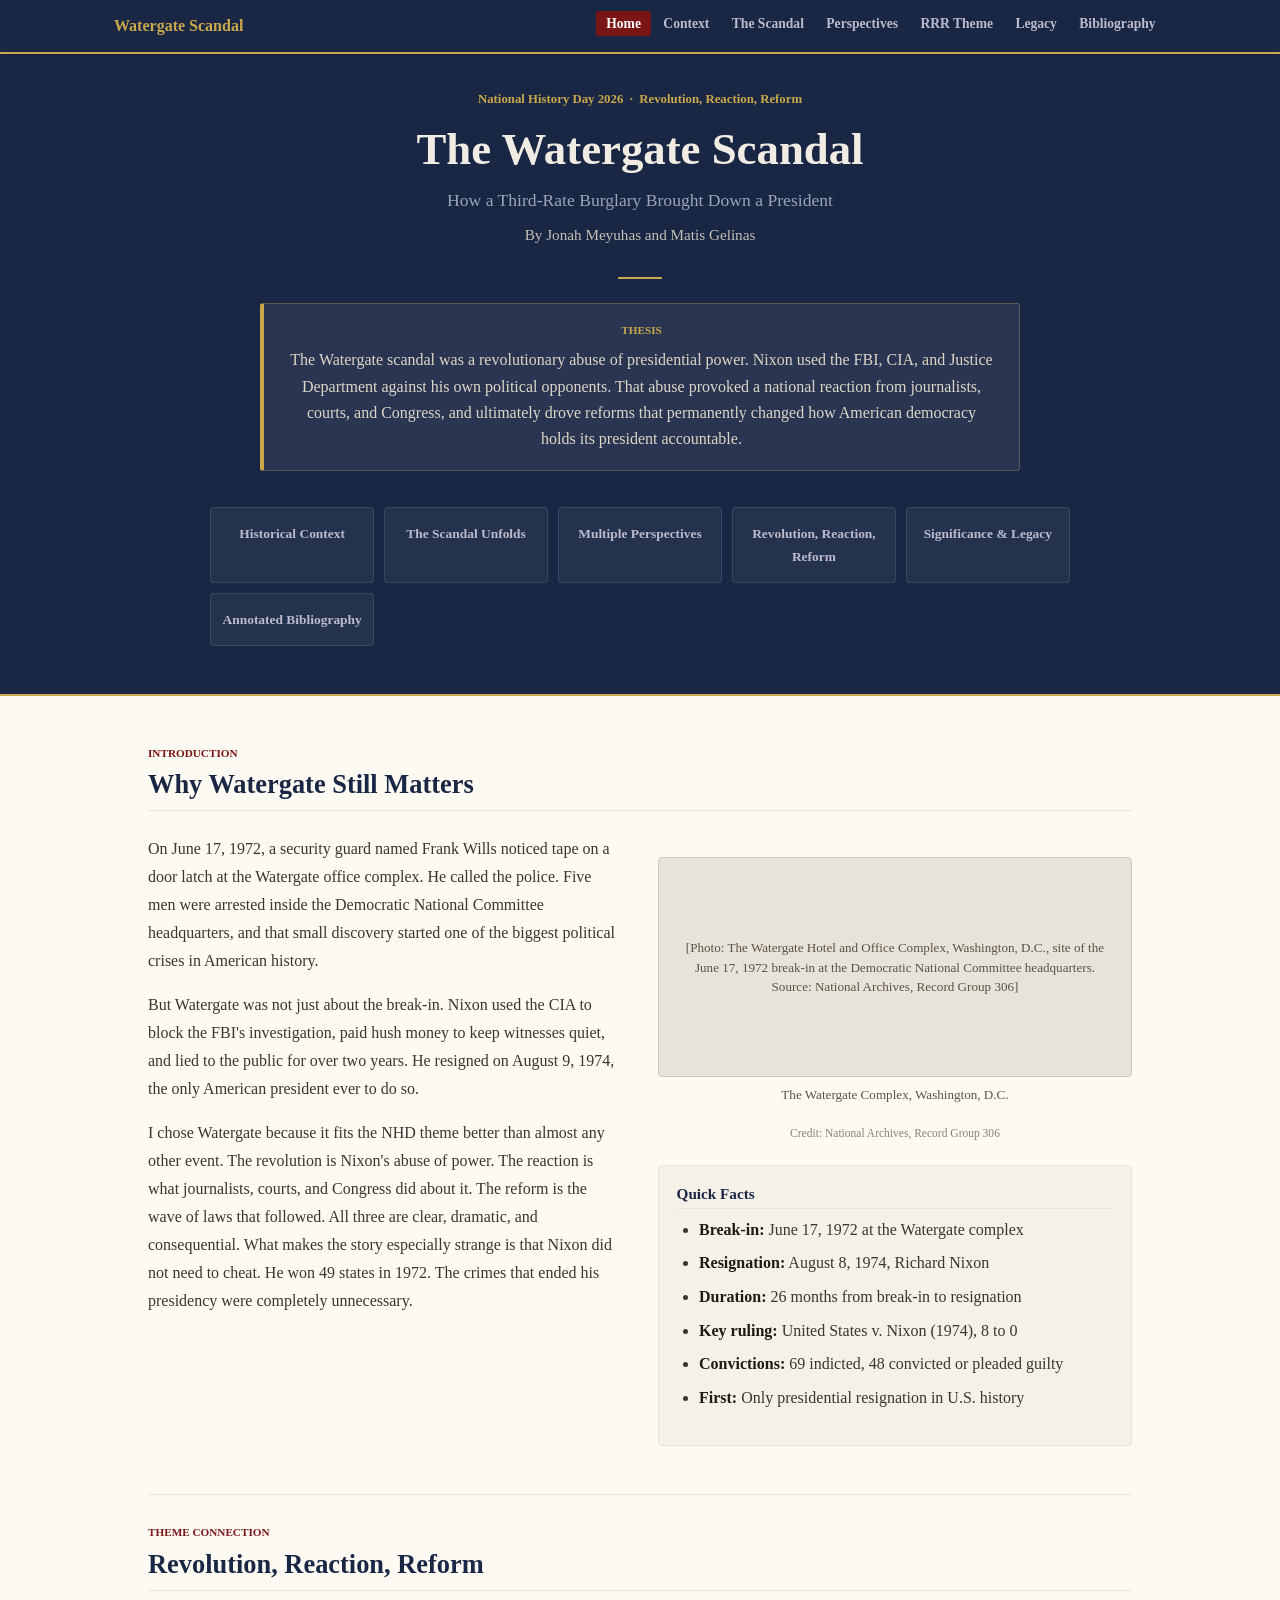
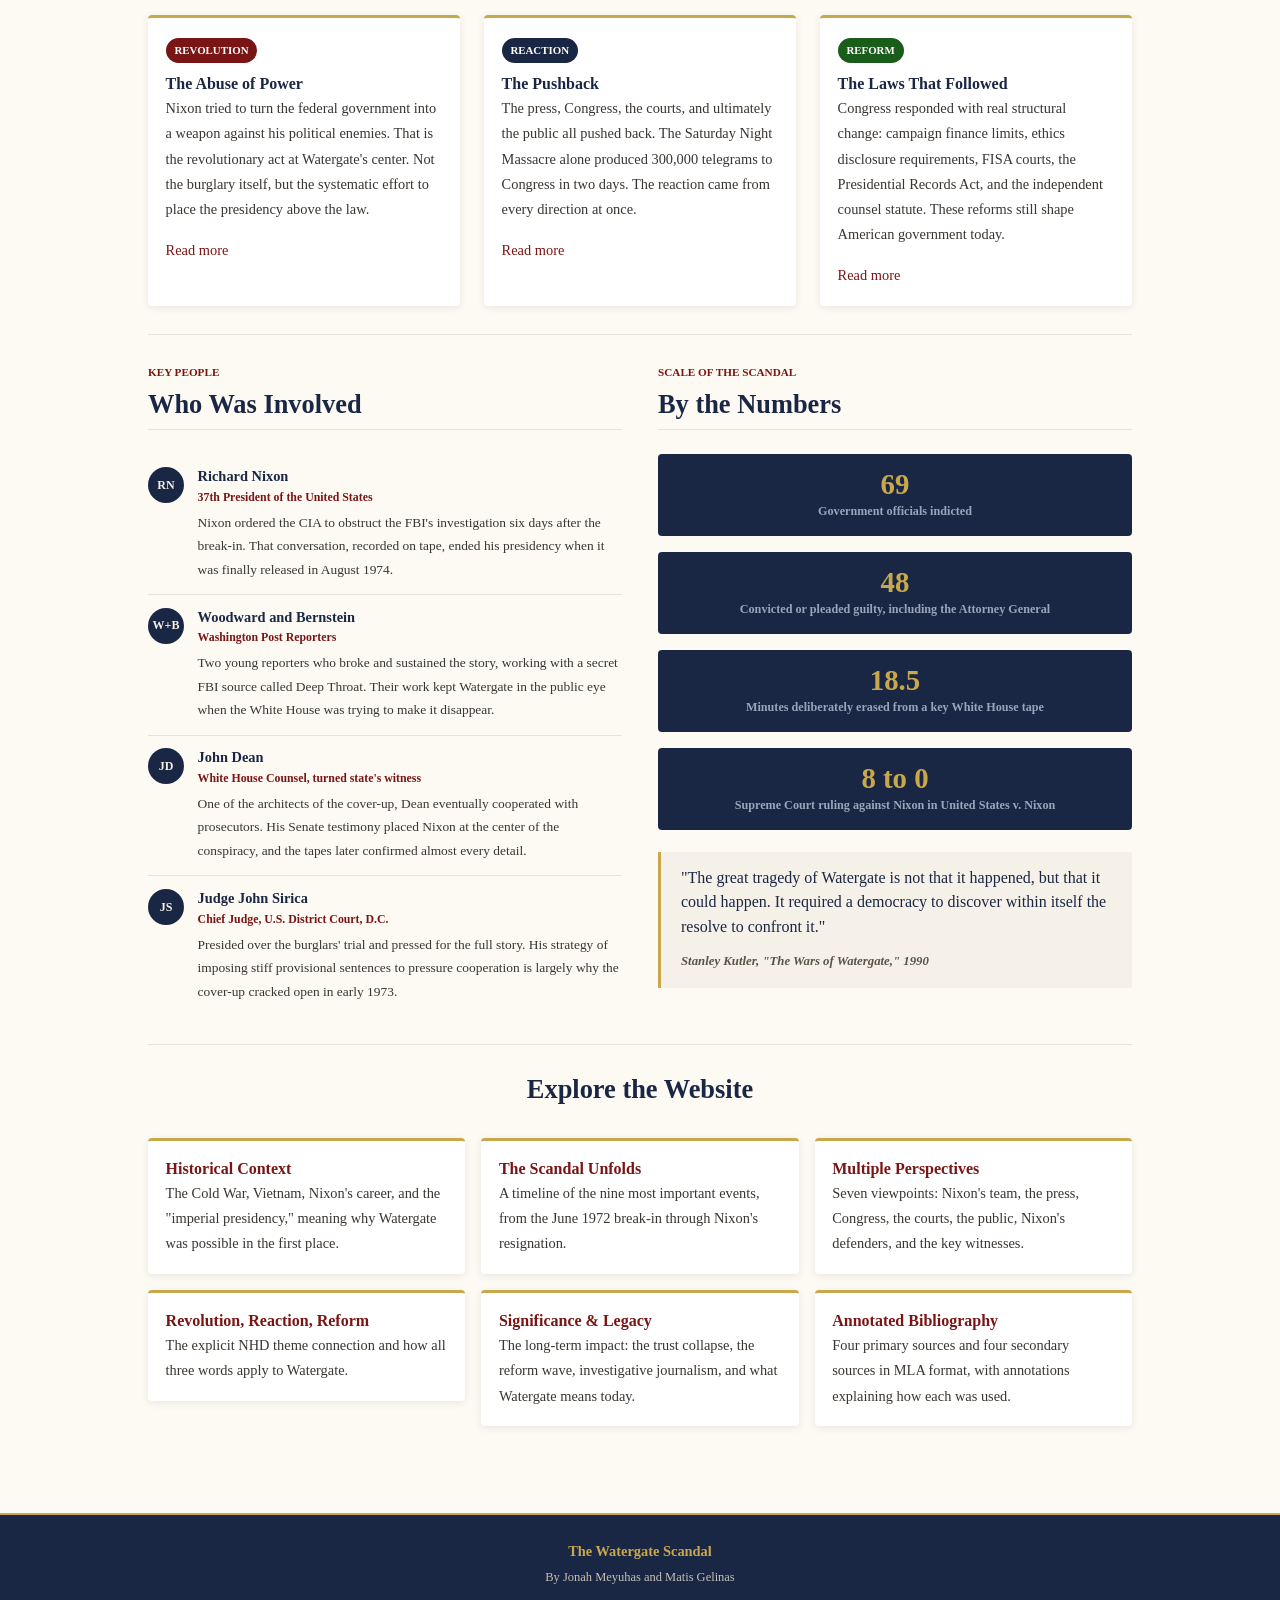
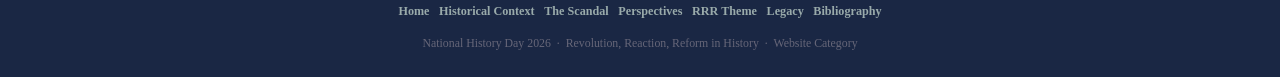
==== commit 107944f3: "Major overhaul: Times New Roman, no italics, simplified design, student voice - Font: Times New Roma" ====
--- a/index.html
+++ b/index.html
@@ -3,14 +3,14 @@
 <head>
   <meta charset="UTF-8" />
   <meta name="viewport" content="width=device-width, initial-scale=1.0" />
-  <title>Watergate: Revolution, Reaction, Reform — NHD 2026</title>
+  <title>The Watergate Scandal: NHD 2026</title>
   <link rel="stylesheet" href="styles.css" />
 </head>
 <body>
 
 <nav class="site-nav" role="navigation" aria-label="Main navigation">
   <div class="nav-inner">
-    <a href="index.html" class="nav-logo">Watergate <span>/ NHD 2026</span></a>
+    <a href="index.html" class="nav-logo">Watergate Scandal</a>
     <button class="nav-hamburger" aria-label="Toggle navigation" aria-expanded="false">
       <span></span><span></span><span></span>
     </button>
@@ -28,14 +28,15 @@
 
 <header class="hero">
   <p class="hero-eyebrow">National History Day 2026 &nbsp;·&nbsp; Revolution, Reaction, Reform</p>
-  <h1>Watergate: Revolution, Reaction, Reform</h1>
+  <h1>The Watergate Scandal</h1>
   <p class="hero-subtitle">How a Third-Rate Burglary Brought Down a President</p>
+  <p class="hero-authors">By Jonah Meyuhas and Matis Gelinas</p>
   <div class="hero-divider"></div>
 
   <div class="hero-thesis-box">
     <div class="thesis-label">Thesis</div>
     <p>
-      The Watergate scandal was a revolutionary abuse of presidential power — Nixon used the FBI, CIA, and Justice Department against his own political opponents — that provoked a national reaction from journalists, courts, and Congress, ultimately driving reforms that permanently changed how American democracy holds its president accountable.
+      The Watergate scandal was a revolutionary abuse of presidential power. Nixon used the FBI, CIA, and Justice Department against his own political opponents. That abuse provoked a national reaction from journalists, courts, and Congress, and ultimately drove reforms that permanently changed how American democracy holds its president accountable.
     </p>
   </div>
 
@@ -60,25 +61,22 @@
     <div class="two-col">
       <div class="fade-in">
         <p>
-          On June 17, 1972, a security guard named Frank Wills noticed tape on a door latch at the Watergate office complex in Washington D.C. He called the police. Five men were arrested inside the Democratic National Committee headquarters. That small discovery started one of the biggest political crises in American history.
+          On June 17, 1972, a security guard named Frank Wills noticed tape on a door latch at the Watergate office complex. He called the police. Five men were arrested inside the Democratic National Committee headquarters, and that small discovery started one of the biggest political crises in American history.
         </p>
         <p>
-          But Watergate wasn't just a break-in — it was a cover-up ordered from the Oval Office. Nixon used the CIA to block the FBI's investigation, paid hush money to keep witnesses quiet, and lied to the public for over two years. He resigned on August 9, 1974, the only American president ever to do so.
+          But Watergate was not just about the break-in. Nixon used the CIA to block the FBI's investigation, paid hush money to keep witnesses quiet, and lied to the public for over two years. He resigned on August 9, 1974, the only American president ever to do so.
         </p>
         <p>
-          I chose Watergate for this project because it fits the NHD theme better than almost any other event I could think of. The <strong>revolution</strong> is Nixon's abuse of presidential power. The <strong>reaction</strong> is what journalists, courts, and Congress did about it. The <strong>reform</strong> is the wave of laws that followed — laws that still shape American government today. All three are clear, dramatic, and historically significant.
-        </p>
-        <p>
-          What's strange about Watergate is that Nixon didn't need to cheat. He won 49 states in 1972. He was going to win by a landslide no matter what. The crimes that destroyed his presidency were completely unnecessary — which is part of what makes this story so fascinating.
+          I chose Watergate because it fits the NHD theme better than almost any other event. The revolution is Nixon's abuse of power. The reaction is what journalists, courts, and Congress did about it. The reform is the wave of laws that followed. All three are clear, dramatic, and consequential. What makes the story especially strange is that Nixon did not need to cheat. He won 49 states in 1972. The crimes that ended his presidency were completely unnecessary.
         </p>
       </div>
 
       <div class="fade-in">
         <div class="img-block">
           <div class="img-placeholder tall">
-            <span class="img-label">[Photo: The Watergate complex in Washington, D.C. — site of the June 17, 1972 break-in at the Democratic National Committee headquarters]</span>
-          </div>
-          <p class="img-caption">The Watergate Hotel and Office Complex, Washington, D.C.</p>
+            <span class="img-label">[Photo: The Watergate Hotel and Office Complex, Washington, D.C., site of the June 17, 1972 break-in at the Democratic National Committee headquarters. Source: National Archives, Record Group 306]</span>
+          </div>
+          <p class="img-caption">The Watergate Complex, Washington, D.C.</p>
           <p class="img-credit">Credit: National Archives, Record Group 306</p>
         </div>
 
@@ -86,9 +84,9 @@
           <h3>Quick Facts</h3>
           <ul>
             <li><strong>Break-in:</strong> June 17, 1972 at the Watergate complex</li>
-            <li><strong>Resignation:</strong> August 8, 1974 — Richard Nixon</li>
+            <li><strong>Resignation:</strong> August 8, 1974, Richard Nixon</li>
             <li><strong>Duration:</strong> 26 months from break-in to resignation</li>
-            <li><strong>Key ruling:</strong> <em>United States v. Nixon</em> (1974) — 8–0</li>
+            <li><strong>Key ruling:</strong> United States v. Nixon (1974), 8 to 0</li>
             <li><strong>Convictions:</strong> 69 indicted, 48 convicted or pleaded guilty</li>
             <li><strong>First:</strong> Only presidential resignation in U.S. history</li>
           </ul>
@@ -100,26 +98,26 @@
 
     <div class="section-header fade-in">
       <div class="section-label">Theme Connection</div>
-      <h2>Revolution, Reaction, Reform — All Three Are Here</h2>
+      <h2>Revolution, Reaction, Reform</h2>
     </div>
 
     <div class="three-col fade-in">
       <div class="reform-card">
         <span class="theme-badge badge-revolution">Revolution</span>
         <h4>The Abuse of Power</h4>
-        <p>Nixon tried to turn the federal government into a weapon against his political enemies. That's the revolutionary act at the center of Watergate — not the burglary, but the systematic attempt to place the presidency above the law.</p>
+        <p>Nixon tried to turn the federal government into a weapon against his political enemies. That is the revolutionary act at Watergate's center. Not the burglary itself, but the systematic effort to place the presidency above the law.</p>
         <p><a href="revolution-reaction-reform.html#revolution">Read more</a></p>
       </div>
       <div class="reform-card">
         <span class="theme-badge badge-reaction">Reaction</span>
         <h4>The Pushback</h4>
-        <p>The press, Congress, the courts, and ultimately the public all reacted — each in different ways, at different times. The Saturday Night Massacre alone produced 300,000 telegrams to Congress in two days. The reaction was overwhelming.</p>
+        <p>The press, Congress, the courts, and ultimately the public all pushed back. The Saturday Night Massacre alone produced 300,000 telegrams to Congress in two days. The reaction came from every direction at once.</p>
         <p><a href="revolution-reaction-reform.html#reaction">Read more</a></p>
       </div>
       <div class="reform-card">
         <span class="theme-badge badge-reform">Reform</span>
         <h4>The Laws That Followed</h4>
-        <p>Congress responded with real structural change: campaign finance limits, ethics disclosure requirements, FISA courts, the Presidential Records Act, and the independent counsel statute. These reforms still shape American government.</p>
+        <p>Congress responded with real structural change: campaign finance limits, ethics disclosure requirements, FISA courts, the Presidential Records Act, and the independent counsel statute. These reforms still shape American government today.</p>
         <p><a href="revolution-reaction-reform.html#reform">Read more</a></p>
       </div>
     </div>
@@ -138,16 +136,16 @@
           <div class="key-figure-info">
             <h4>Richard Nixon</h4>
             <div class="kf-role">37th President of the United States</div>
-            <p>The central figure. Nixon ordered the CIA to obstruct the FBI's investigation just six days after the break-in. The tape recording of that conversation ended his presidency when it was finally released in August 1974.</p>
+            <p>Nixon ordered the CIA to obstruct the FBI's investigation six days after the break-in. That conversation, recorded on tape, ended his presidency when it was finally released in August 1974.</p>
           </div>
         </div>
 
         <div class="key-figure">
           <div class="key-figure-avatar">W+B</div>
           <div class="key-figure-info">
-            <h4>Woodward &amp; Bernstein</h4>
+            <h4>Woodward and Bernstein</h4>
             <div class="kf-role">Washington Post Reporters</div>
-            <p>Two young reporters who broke and sustained the story, working with a secret FBI source called "Deep Throat" (later revealed as FBI Associate Director Mark Felt). Their work kept Watergate in the public eye when the White House was trying to make it disappear.</p>
+            <p>Two young reporters who broke and sustained the story, working with a secret FBI source called Deep Throat. Their work kept Watergate in the public eye when the White House was trying to make it disappear.</p>
           </div>
         </div>
 
@@ -155,8 +153,8 @@
           <div class="key-figure-avatar">JD</div>
           <div class="key-figure-info">
             <h4>John Dean</h4>
-            <div class="kf-role">White House Counsel — Turned State's Witness</div>
-            <p>Nixon's lawyer, and one of the architects of the cover-up. Dean eventually decided to cooperate with prosecutors. His Senate testimony in June 1973 placed Nixon at the center of the conspiracy — and was later confirmed in almost every detail by the tapes.</p>
+            <div class="kf-role">White House Counsel, turned state's witness</div>
+            <p>One of the architects of the cover-up, Dean eventually cooperated with prosecutors. His Senate testimony placed Nixon at the center of the conspiracy, and the tapes later confirmed almost every detail.</p>
           </div>
         </div>
 
@@ -165,7 +163,7 @@
           <div class="key-figure-info">
             <h4>Judge John Sirica</h4>
             <div class="kf-role">Chief Judge, U.S. District Court, D.C.</div>
-            <p>Presided over the burglars' trial and imposed stiff provisional sentences to pressure defendants to talk. His strategy worked — it's largely how the cover-up cracked open in the first place.</p>
+            <p>Presided over the burglars' trial and pressed for the full story. His strategy of imposing stiff provisional sentences to pressure cooperation is largely why the cover-up cracked open in early 1973.</p>
           </div>
         </div>
       </div>
@@ -183,21 +181,21 @@
           </div>
           <div class="stat-box">
             <div class="stat-number">48</div>
-            <div class="stat-label">Convicted or pleaded guilty — including the Attorney General</div>
+            <div class="stat-label">Convicted or pleaded guilty, including the Attorney General</div>
           </div>
           <div class="stat-box">
             <div class="stat-number">18.5</div>
-            <div class="stat-label">Minutes erased from a key White House tape</div>
-          </div>
-          <div class="stat-box">
-            <div class="stat-number">8–0</div>
-            <div class="stat-label">Supreme Court ruling against Nixon in <em>U.S. v. Nixon</em></div>
+            <div class="stat-label">Minutes deliberately erased from a key White House tape</div>
+          </div>
+          <div class="stat-box">
+            <div class="stat-number">8 to 0</div>
+            <div class="stat-label">Supreme Court ruling against Nixon in United States v. Nixon</div>
           </div>
         </div>
 
         <div class="pullquote">
-          <blockquote>"The great tragedy of Watergate is not that it happened, but that it could happen — and that it required a democracy to discover within itself the resolve to confront it."</blockquote>
-          <cite>Stanley Kutler, <em>The Wars of Watergate</em>, 1990</cite>
+          <blockquote>"The great tragedy of Watergate is not that it happened, but that it could happen. It required a democracy to discover within itself the resolve to confront it."</blockquote>
+          <cite>Stanley Kutler, "The Wars of Watergate," 1990</cite>
         </div>
       </div>
     </div>
@@ -212,13 +210,13 @@
       <a href="historical-context.html" style="text-decoration:none;">
         <div class="reform-card">
           <h4 style="color:var(--burgundy);">Historical Context</h4>
-          <p>The Cold War, Vietnam, Nixon's political career, and the "imperial presidency" — why Watergate was possible in the first place.</p>
+          <p>The Cold War, Vietnam, Nixon's career, and the "imperial presidency," meaning why Watergate was possible in the first place.</p>
         </div>
       </a>
       <a href="scandal-unfolds.html" style="text-decoration:none;">
         <div class="reform-card">
           <h4 style="color:var(--burgundy);">The Scandal Unfolds</h4>
-          <p>An interactive timeline from the June 1972 break-in through Nixon's resignation and Ford's pardon. Click each event to expand.</p>
+          <p>A timeline of the nine most important events, from the June 1972 break-in through Nixon's resignation.</p>
         </div>
       </a>
       <a href="multiple-perspectives.html" style="text-decoration:none;">
@@ -230,19 +228,19 @@
       <a href="revolution-reaction-reform.html" style="text-decoration:none;">
         <div class="reform-card">
           <h4 style="color:var(--burgundy);">Revolution, Reaction, Reform</h4>
-          <p>The explicit NHD theme connection — how Watergate fits all three words and why that pattern matters historically.</p>
+          <p>The explicit NHD theme connection and how all three words apply to Watergate.</p>
         </div>
       </a>
       <a href="significance-legacy.html" style="text-decoration:none;">
         <div class="reform-card">
           <h4 style="color:var(--burgundy);">Significance &amp; Legacy</h4>
-          <p>The long-term impact: the trust collapse, the reforms, investigative journalism, and what Watergate means for today.</p>
+          <p>The long-term impact: the trust collapse, the reform wave, investigative journalism, and what Watergate means today.</p>
         </div>
       </a>
       <a href="annotated-bibliography.html" style="text-decoration:none;">
         <div class="reform-card">
           <h4 style="color:var(--burgundy);">Annotated Bibliography</h4>
-          <p>Eight primary sources and six secondary sources in MLA format, with annotations explaining how each was used.</p>
+          <p>Four primary sources and four secondary sources in MLA format, with annotations explaining how each was used.</p>
         </div>
       </a>
     </div>
@@ -252,7 +250,8 @@
 
 <footer class="site-footer">
   <div class="footer-inner">
-    <div class="footer-title">Watergate: Revolution, Reaction, Reform</div>
+    <div class="footer-title">The Watergate Scandal</div>
+    <p class="footer-authors">By Jonah Meyuhas and Matis Gelinas</p>
     <nav class="footer-nav" aria-label="Footer navigation">
       <a href="index.html">Home</a>
       <a href="historical-context.html">Historical Context</a>
--- a/styles.css
+++ b/styles.css
@@ -1,11 +1,6 @@
-/* ============================================================
-   WATERGATE: REVOLUTION, REACTION, REFORM
-   NHD 2026 — Stylesheet
-   ============================================================ */
-
-@import url('https://fonts.googleapis.com/css2?family=Playfair+Display:ital,wght@0,400;0,600;0,700;0,900;1,400&family=Lato:wght@300;400;700&family=Source+Serif+4:ital,wght@0,300;0,400;0,600;1,300;1,400&display=swap');
-
-/* ── RESET ── */
+/* WATERGATE: REVOLUTION, REACTION, REFORM - NHD 2026 */
+
+/* RESET */
 *, *::before, *::after { box-sizing: border-box; margin: 0; padding: 0; }
 
 :root {
@@ -20,40 +15,36 @@
   --text-dark:  #1e1a16;
   --text-med:   #3a3530;
 
-  --font-display: 'Playfair Display', Georgia, serif;
-  --font-body:    'Source Serif 4', Georgia, serif;
-  --font-ui:      'Lato', 'Helvetica Neue', sans-serif;
-
-  --shadow: 0 2px 10px rgba(0,0,0,0.10);
+  --font-main: "Times New Roman", Times, serif;
+  --shadow: 0 2px 8px rgba(0,0,0,0.08);
   --trans:  0.2s ease;
 }
 
 html { scroll-behavior: smooth; }
 
 body {
-  font-family: var(--font-body);
+  font-family: var(--font-main);
   background: var(--warm-white);
   color: var(--text-dark);
   line-height: 1.75;
   font-size: 16px;
 }
 
-/* ── TYPOGRAPHY ── */
-h1, h2, h3, h4 { font-family: var(--font-display); color: var(--navy); line-height: 1.25; }
-h1 { font-size: clamp(1.8rem, 4vw, 2.8rem); font-weight: 700; }
-h2 { font-size: clamp(1.3rem, 2.6vw, 1.85rem); font-weight: 700; margin-bottom: 0.6rem; }
-h3 { font-size: 1.2rem; font-weight: 600; margin-bottom: 0.5rem; }
-h4 { font-size: 1.02rem; font-weight: 600; }
-p  { margin-bottom: 1.1rem; font-size: 1.02rem; color: var(--text-med); }
+/* TYPOGRAPHY */
+h1, h2, h3, h4 { font-family: var(--font-main); color: var(--navy); line-height: 1.25; }
+h1 { font-size: clamp(1.8rem, 4vw, 2.6rem); font-weight: 700; }
+h2 { font-size: clamp(1.2rem, 2.4vw, 1.65rem); font-weight: 700; margin-bottom: 0.55rem; }
+h3 { font-size: 1.1rem; font-weight: 700; margin-bottom: 0.4rem; }
+h4 { font-size: 1rem; font-weight: 700; }
+p  { margin-bottom: 1rem; font-size: 1rem; color: var(--text-med); }
 p:last-child { margin-bottom: 0; }
 a  { color: var(--burgundy); text-decoration: none; }
 a:hover { text-decoration: underline; }
-ul, ol { padding-left: 1.4rem; margin-bottom: 1.1rem; }
-li { margin-bottom: 0.35rem; color: var(--text-med); font-size: 1.02rem; }
+ul, ol { padding-left: 1.4rem; margin-bottom: 1rem; }
+li { margin-bottom: 0.35rem; color: var(--text-med); font-size: 1rem; }
 strong { color: var(--text-dark); }
-em { font-style: italic; }
-
-/* ── NAVIGATION ── */
+
+/* NAVIGATION */
 .site-nav {
   position: fixed;
   top: 0; left: 0; right: 0;
@@ -69,10 +60,10 @@
   display: flex;
   align-items: center;
   justify-content: space-between;
-  height: 56px;
+  height: 52px;
 }
 .nav-logo {
-  font-family: var(--font-display);
+  font-family: var(--font-main);
   font-size: 1rem;
   font-weight: 700;
   color: var(--gold) !important;
@@ -80,8 +71,6 @@
   white-space: nowrap;
   flex-shrink: 0;
 }
-.nav-logo span { color: #9aa; font-weight: 400; font-size: 0.88rem; }
-
 .nav-links {
   list-style: none;
   padding: 0; margin: 0;
@@ -90,8 +79,8 @@
   gap: 0.1rem;
 }
 .nav-links a {
-  font-family: var(--font-ui);
-  font-size: 0.82rem;
+  font-family: var(--font-main);
+  font-size: 0.85rem;
   font-weight: 700;
   color: #bbc !important;
   padding: 0.3rem 0.65rem;
@@ -113,69 +102,70 @@
 }
 .nav-hamburger span { display: block; width: 24px; height: 2px; background: #bbc; border-radius: 2px; }
 
-/* ── HERO (homepage) ── */
+/* HERO (homepage) */
 .hero {
   background: var(--navy);
-  padding: 90px 2rem 3.5rem;
+  padding: 88px 2rem 3rem;
   text-align: center;
-  border-bottom: 3px solid var(--gold);
+  border-bottom: 2px solid var(--gold);
 }
 .hero-eyebrow {
-  font-family: var(--font-ui);
-  font-size: 0.76rem;
-  font-weight: 700;
-  letter-spacing: 0.12em;
-  text-transform: uppercase;
+  font-family: var(--font-main);
+  font-size: 0.8rem;
+  font-weight: 700;
   color: var(--gold);
-  margin-bottom: 1rem;
+  margin-bottom: 0.75rem;
 }
 .hero h1 {
   color: #f0ece3;
-  font-size: clamp(1.9rem, 4.5vw, 3rem);
-  font-weight: 900;
-  margin-bottom: 0.5rem;
+  font-size: clamp(1.9rem, 4.5vw, 2.8rem);
+  font-weight: 700;
+  margin-bottom: 0.4rem;
 }
 .hero-subtitle {
-  font-family: var(--font-display);
-  font-style: italic;
-  font-size: clamp(0.95rem, 1.8vw, 1.15rem);
+  font-family: var(--font-main);
+  font-size: clamp(0.95rem, 1.8vw, 1.1rem);
   color: #9aa5bb;
-  margin-bottom: 2rem;
-}
-.hero-divider { width: 50px; height: 2px; background: var(--gold); margin: 0 auto 1.75rem; }
+  margin-bottom: 0.4rem;
+}
+.hero-authors {
+  font-family: var(--font-main);
+  font-size: 0.95rem;
+  color: #c5bfb4;
+  margin-bottom: 1.75rem;
+}
+.hero-divider { width: 44px; height: 2px; background: var(--gold); margin: 0 auto 1.5rem; }
 
 .hero-thesis-box {
-  background: rgba(255,255,255,0.06);
+  background: rgba(255,255,255,0.07);
   border: 1px solid rgba(201,168,76,0.3);
   border-left: 4px solid var(--gold);
   border-radius: 3px;
-  padding: 1.25rem 1.6rem;
-  max-width: 780px;
-  margin: 0 auto 2.5rem;
+  padding: 1.1rem 1.5rem;
+  max-width: 760px;
+  margin: 0 auto 2.25rem;
 }
 .hero-thesis-box .thesis-label {
-  font-family: var(--font-ui);
-  font-size: 0.66rem;
-  font-weight: 700;
-  letter-spacing: 0.18em;
+  font-family: var(--font-main);
+  font-size: 0.7rem;
+  font-weight: 700;
   text-transform: uppercase;
   color: var(--gold);
-  margin-bottom: 0.5rem;
+  margin-bottom: 0.4rem;
 }
 .hero-thesis-box p {
-  font-family: var(--font-display);
-  font-style: italic;
+  font-family: var(--font-main);
   color: #ddd6c8;
-  font-size: 1.02rem;
-  line-height: 1.68;
+  font-size: 1rem;
+  line-height: 1.65;
   margin: 0;
 }
 
 .hero-nav-cards {
   display: grid;
-  grid-template-columns: repeat(auto-fit, minmax(145px, 1fr));
-  gap: 0.65rem;
-  max-width: 880px;
+  grid-template-columns: repeat(auto-fit, minmax(140px, 1fr));
+  gap: 0.6rem;
+  max-width: 860px;
   width: 100%;
   margin: 0 auto;
 }
@@ -183,11 +173,11 @@
   background: rgba(255,255,255,0.05);
   border: 1px solid rgba(255,255,255,0.1);
   border-radius: 4px;
-  padding: 0.9rem 0.7rem;
+  padding: 0.85rem 0.7rem;
   color: #bbc !important;
   text-decoration: none !important;
-  font-family: var(--font-ui);
-  font-size: 0.77rem;
+  font-family: var(--font-main);
+  font-size: 0.84rem;
   font-weight: 700;
   transition: background var(--trans), border-color var(--trans), color var(--trans);
   text-align: center;
@@ -200,124 +190,122 @@
   text-decoration: none !important;
 }
 
-/* ── PAGE HERO (inner pages) ── */
+/* PAGE HERO (inner pages) */
 .page-hero {
   background: var(--navy);
-  padding: 100px 2rem 44px;
+  padding: 92px 2rem 38px;
   text-align: center;
   border-bottom: 2px solid var(--gold);
 }
 .page-hero .eyebrow {
-  font-family: var(--font-ui);
-  font-size: 0.7rem;
-  font-weight: 700;
-  letter-spacing: 0.18em;
+  font-family: var(--font-main);
+  font-size: 0.75rem;
+  font-weight: 700;
   text-transform: uppercase;
   color: var(--gold);
-  margin-bottom: 0.65rem;
-}
-.page-hero h1 { color: #f0ece3; margin-bottom: 0.65rem; }
+  margin-bottom: 0.55rem;
+}
+.page-hero h1 { color: #f0ece3; margin-bottom: 0.6rem; }
 .page-hero .page-intro {
-  font-family: var(--font-display);
-  font-style: italic;
-  font-size: clamp(0.92rem, 1.7vw, 1.08rem);
+  font-family: var(--font-main);
+  font-size: 1rem;
   color: #9aa5bb;
-  max-width: 660px;
+  max-width: 640px;
   margin: 0 auto;
-  line-height: 1.62;
-}
-.page-hero-divider { width: 44px; height: 2px; background: var(--gold); margin: 1.1rem auto 0; }
-
-/* ── LAYOUT ── */
-.page-content { max-width: 1060px; margin: 0 auto; padding: 3.5rem 1.75rem 4.5rem; }
-.page-content.narrow { max-width: 830px; }
-.two-col   { display: grid; grid-template-columns: 1fr 1fr; gap: 2.5rem; align-items: start; }
-.three-col { display: grid; grid-template-columns: repeat(3, 1fr); gap: 1.6rem; }
-
-/* ── THESIS BANNER ── */
+  line-height: 1.6;
+}
+.page-hero-divider { width: 40px; height: 2px; background: var(--gold); margin: 1rem auto 0; }
+
+/* LAYOUT */
+.page-content { max-width: 1040px; margin: 0 auto; padding: 3rem 1.75rem 4rem; }
+.page-content.narrow { max-width: 820px; }
+.two-col   { display: grid; grid-template-columns: 1fr 1fr; gap: 2.25rem; align-items: start; }
+.three-col { display: grid; grid-template-columns: repeat(3, 1fr); gap: 1.5rem; }
+
+/* THESIS BANNER */
 .thesis-banner {
   background: var(--navy);
   border-left: 4px solid var(--gold);
-  padding: 1.1rem 1.6rem;
-  margin: 2rem 0;
+  padding: 1rem 1.5rem;
+  margin: 1.75rem 0;
   border-radius: 0 3px 3px 0;
 }
 .thesis-banner .tb-label {
-  font-family: var(--font-ui);
-  font-size: 0.65rem;
-  font-weight: 700;
-  letter-spacing: 0.18em;
+  font-family: var(--font-main);
+  font-size: 0.68rem;
+  font-weight: 700;
   text-transform: uppercase;
   color: var(--gold);
-  margin-bottom: 0.35rem;
-}
-.thesis-banner p { font-family: var(--font-display); font-style: italic; color: #ddd6c8; font-size: 0.97rem; margin: 0; line-height: 1.65; }
-
-/* ── SECTION HEADERS ── */
-.section-header { margin-bottom: 1.75rem; padding-bottom: 0.65rem; border-bottom: 1px solid var(--light-gray); }
+  margin-bottom: 0.3rem;
+}
+.thesis-banner p { font-family: var(--font-main); color: #ddd6c8; font-size: 0.97rem; margin: 0; line-height: 1.62; }
+
+/* SECTION HEADERS */
+.section-header { margin-bottom: 1.5rem; padding-bottom: 0.55rem; border-bottom: 1px solid var(--light-gray); }
 .section-header .section-label {
-  font-family: var(--font-ui);
-  font-size: 0.67rem;
-  font-weight: 700;
-  letter-spacing: 0.18em;
+  font-family: var(--font-main);
+  font-size: 0.7rem;
+  font-weight: 700;
   text-transform: uppercase;
   color: var(--burgundy);
-  margin-bottom: 0.35rem;
+  margin-bottom: 0.3rem;
 }
 .section-header h2 { margin-bottom: 0; }
 
 .theme-badge {
   display: inline-block;
-  font-family: var(--font-ui);
-  font-size: 0.64rem;
-  font-weight: 700;
-  letter-spacing: 0.1em;
+  font-family: var(--font-main);
+  font-size: 0.68rem;
+  font-weight: 700;
   text-transform: uppercase;
-  padding: 0.22rem 0.6rem;
+  padding: 0.2rem 0.55rem;
   border-radius: 20px;
-  margin-bottom: 0.7rem;
+  margin-bottom: 0.65rem;
 }
 .badge-revolution { background: var(--burgundy); color: #fff; }
 .badge-reaction   { background: var(--navy); color: #fff; }
 .badge-reform     { background: #1a5c1a; color: #fff; }
 
-/* ── CARDS ── */
+/* CARDS */
 .info-card {
   background: var(--cream);
   border: 1px solid var(--light-gray);
   border-radius: 4px;
-  padding: 1.25rem;
-  margin-bottom: 1.5rem;
+  padding: 1.1rem;
+  margin-bottom: 1.25rem;
 }
 .info-card h3 {
+  font-size: 0.95rem;
+  color: var(--navy);
+  margin-bottom: 0.4rem;
+  padding-bottom: 0.35rem;
+  border-bottom: 1px solid var(--light-gray);
+}
+
+/* PULLQUOTES */
+.pullquote {
+  border-left: 3px solid var(--gold);
+  padding: 0.85rem 1.25rem;
+  background: var(--cream);
+  margin: 1.4rem 0;
+  border-radius: 0 3px 3px 0;
+}
+.pullquote blockquote {
+  font-family: var(--font-main);
   font-size: 1rem;
   color: var(--navy);
-  margin-bottom: 0.5rem;
-  padding-bottom: 0.4rem;
-  border-bottom: 1px solid var(--light-gray);
-}
-
-/* ── PULLQUOTES ── */
-.pullquote {
-  border-left: 3px solid var(--gold);
-  padding: 0.9rem 1.4rem;
-  background: var(--cream);
-  margin: 1.6rem 0;
-  border-radius: 0 3px 3px 0;
-}
-.pullquote blockquote {
-  font-family: var(--font-display);
-  font-style: italic;
-  font-size: clamp(0.98rem, 1.7vw, 1.1rem);
-  color: var(--navy);
-  line-height: 1.58;
-  margin-bottom: 0.45rem;
-}
-.pullquote cite { font-family: var(--font-ui); font-size: 0.76rem; font-weight: 700; color: var(--mid-gray); font-style: normal; }
-.pullquote cite::before { content: '— '; }
-
-/* ── IMAGE PLACEHOLDERS ── */
-.img-block { margin: 1.6rem 0; }
+  line-height: 1.55;
+  margin-bottom: 0.4rem;
+}
+.pullquote cite {
+  font-family: var(--font-main);
+  font-size: 0.8rem;
+  font-weight: 700;
+  color: var(--mid-gray);
+}
+
+/* IMAGE PLACEHOLDERS */
+.img-block { margin: 1.4rem 0; }
 .img-placeholder {
   width: 100%;
   background: var(--light-gray);
@@ -326,24 +314,24 @@
   display: flex;
   align-items: center;
   justify-content: center;
-  padding: 1.35rem 1.1rem;
-  min-height: 175px;
-}
-.img-placeholder.tall  { min-height: 250px; }
-.img-placeholder.short { min-height: 120px; }
+  padding: 1.25rem 1rem;
+  min-height: 155px;
+}
+.img-placeholder.tall  { min-height: 220px; }
+.img-placeholder.short { min-height: 105px; }
 .img-placeholder .img-label {
-  font-family: var(--font-ui);
-  font-size: 0.77rem;
+  font-family: var(--font-main);
+  font-size: 0.82rem;
   color: var(--mid-gray);
   text-align: center;
   line-height: 1.5;
 }
-.img-caption { font-family: var(--font-ui); font-size: 0.77rem; color: var(--mid-gray); margin-top: 0.45rem; font-style: italic; text-align: center; }
-.img-credit  { font-size: 0.69rem; color: #8a8078; margin-top: 0.15rem; text-align: center; }
-
-/* ── PERSPECTIVE CARDS ── */
-.perspective-card { background: #fff; border-radius: 6px; box-shadow: var(--shadow); overflow: hidden; margin-bottom: 1.6rem; }
-.perspective-header { padding: 1rem 1.4rem; display: flex; align-items: center; gap: 0.85rem; }
+.img-caption { font-family: var(--font-main); font-size: 0.82rem; color: var(--mid-gray); margin-top: 0.4rem; text-align: center; }
+.img-credit  { font-size: 0.72rem; color: #8a8078; margin-top: 0.1rem; text-align: center; }
+
+/* PERSPECTIVE CARDS */
+.perspective-card { background: #fff; border-radius: 5px; box-shadow: var(--shadow); overflow: hidden; margin-bottom: 1.4rem; }
+.perspective-header { padding: 0.9rem 1.3rem; display: flex; align-items: center; gap: 0.8rem; }
 .perspective-header.pov-nixon     { background: #7a1515; }
 .perspective-header.pov-press     { background: #1a2744; }
 .perspective-header.pov-congress  { background: #1a4a2a; }
@@ -353,52 +341,35 @@
 .perspective-header.pov-witnesses { background: #1a3a5a; }
 
 .perspective-avatar {
-  width: 40px; height: 40px;
+  width: 38px; height: 38px;
   border-radius: 50%;
   background: rgba(255,255,255,0.15);
   display: flex; align-items: center; justify-content: center;
   flex-shrink: 0;
   color: #fff;
-  font-family: var(--font-ui);
-  font-weight: 700;
-  font-size: 0.9rem;
-}
-.perspective-header h3 { color: #fff; font-size: 1rem; margin: 0; }
-.perspective-header .pov-subtitle { color: rgba(255,255,255,0.68); font-family: var(--font-ui); font-size: 0.73rem; margin: 0; }
-.perspective-body { padding: 1.4rem; }
-
-/* ── TIMELINE ── */
-.timeline-controls { display: flex; gap: 0.55rem; flex-wrap: wrap; margin-bottom: 1.6rem; }
-.timeline-filter-btn {
-  font-family: var(--font-ui);
-  font-size: 0.74rem;
-  font-weight: 700;
-  padding: 0.3rem 0.85rem;
-  border-radius: 20px;
-  border: 2px solid var(--navy);
-  background: transparent;
-  color: var(--navy);
-  cursor: pointer;
-  transition: var(--trans);
-}
-.timeline-filter-btn.active,
-.timeline-filter-btn:hover { background: var(--navy); color: #fff; }
-
-.timeline { position: relative; padding-left: 1.7rem; }
+  font-family: var(--font-main);
+  font-weight: 700;
+  font-size: 0.85rem;
+}
+.perspective-header h3 { color: #fff; font-size: 0.98rem; margin: 0; }
+.perspective-header .pov-subtitle { color: rgba(255,255,255,0.7); font-family: var(--font-main); font-size: 0.76rem; margin: 0; }
+.perspective-body { padding: 1.25rem; }
+
+/* TIMELINE */
+.timeline { position: relative; padding-left: 1.5rem; }
 .timeline::before {
   content: '';
   position: absolute;
-  left: 5px; top: 0; bottom: 0;
+  left: 4px; top: 0; bottom: 0;
   width: 2px;
   background: var(--light-gray);
 }
-.timeline-item { position: relative; padding: 0 0 1.9rem 2rem; }
-.timeline-item.hidden { display: none; }
+.timeline-item { position: relative; padding: 0 0 1.75rem 1.75rem; }
 
 .timeline-dot {
   position: absolute;
-  left: -1.4rem; top: 0.28rem;
-  width: 13px; height: 13px;
+  left: -1.2rem; top: 0.3rem;
+  width: 12px; height: 12px;
   border-radius: 50%;
   background: var(--gold);
   border: 2px solid var(--warm-white);
@@ -409,133 +380,97 @@
 .timeline-dot.cat-investigation { background: var(--navy); outline-color: var(--navy); }
 .timeline-dot.cat-reform        { background: #1a5c1a; outline-color: #1a5c1a; }
 
-.timeline-date  { font-family: var(--font-ui); font-size: 0.7rem; font-weight: 700; color: var(--gold); margin-bottom: 0.18rem; }
-.timeline-title { font-family: var(--font-display); font-size: 1.02rem; font-weight: 600; color: var(--navy); cursor: pointer; margin-bottom: 0.25rem; }
-.timeline-title:hover { color: var(--burgundy); }
-
-.timeline-detail {
-  background: var(--cream);
-  border-left: 3px solid var(--gold);
-  padding: 0.85rem 1rem;
-  border-radius: 0 3px 3px 0;
-  font-size: 0.93rem;
-  color: var(--text-med);
-  display: none;
-  margin-top: 0.35rem;
-}
-.timeline-detail.open { display: block; animation: fadeSlide 0.22s ease; }
-.timeline-detail p { font-size: 0.93rem; }
-
-.timeline-cat-tag {
-  display: inline-block;
-  font-family: var(--font-ui);
-  font-size: 0.63rem;
-  font-weight: 700;
-  letter-spacing: 0.1em;
-  text-transform: uppercase;
-  padding: 0.16rem 0.5rem;
-  border-radius: 12px;
-  margin-bottom: 0.55rem;
-}
-.tag-breakin       { background: var(--burgundy); color: #fff; }
-.tag-coverup       { background: var(--dark-red); color: #fff; }
-.tag-investigation { background: var(--navy); color: #fff; }
-.tag-reform        { background: #1a5c1a; color: #fff; }
-.tag-resignation   { background: #3a003a; color: #fff; }
-
-/* ── REFORM GRID ── */
-.reform-grid { display: grid; grid-template-columns: repeat(auto-fit, minmax(270px, 1fr)); gap: 1.1rem; margin: 1.6rem 0; }
-.reform-card { background: #fff; border-radius: 5px; border-top: 3px solid var(--gold); padding: 1.25rem; box-shadow: var(--shadow); }
-.reform-card h4 { color: var(--navy); margin-bottom: 0.18rem; }
-.reform-card .reform-year { font-family: var(--font-ui); font-size: 0.69rem; font-weight: 700; color: var(--gold); margin-bottom: 0.55rem; }
+.timeline-date  { font-family: var(--font-main); font-size: 0.76rem; font-weight: 700; color: var(--gold); margin-bottom: 0.15rem; }
+.timeline-title { font-family: var(--font-main); font-size: 1rem; font-weight: 700; color: var(--navy); margin-bottom: 0.3rem; }
+.timeline-desc  { font-size: 0.95rem; color: var(--text-med); line-height: 1.6; margin: 0; }
+
+/* REFORM GRID */
+.reform-grid { display: grid; grid-template-columns: repeat(auto-fit, minmax(255px, 1fr)); gap: 1rem; margin: 1.4rem 0; }
+.reform-card { background: #fff; border-radius: 4px; border-top: 3px solid var(--gold); padding: 1.1rem; box-shadow: var(--shadow); }
+.reform-card h4 { color: var(--navy); margin-bottom: 0.15rem; }
+.reform-card .reform-year { font-family: var(--font-main); font-size: 0.74rem; font-weight: 700; color: var(--gold); margin-bottom: 0.45rem; }
 .reform-card p { font-size: 0.9rem; }
 
-/* ── THEME SECTIONS (RRR page) ── */
-.theme-section { margin: 2.25rem 0; border-radius: 5px; overflow: hidden; }
-.theme-section-header { padding: 1.1rem 1.6rem; display: flex; align-items: center; gap: 0.9rem; }
+/* THEME SECTIONS */
+.theme-section { margin: 1.75rem 0; border-radius: 4px; overflow: hidden; }
+.theme-section-header { padding: 1rem 1.5rem; display: flex; align-items: center; gap: 0.85rem; }
 .theme-section-header.revolution-bg { background: #7a1515; }
 .theme-section-header.reaction-bg   { background: var(--navy); }
 .theme-section-header.reform-bg     { background: #1a5c1a; }
 .theme-icon {
-  width: 44px; height: 44px;
+  width: 42px; height: 42px;
   border-radius: 50%;
   background: rgba(255,255,255,0.15);
   display: flex; align-items: center; justify-content: center;
   flex-shrink: 0;
   color: #fff;
-  font-family: var(--font-display);
+  font-family: var(--font-main);
   font-weight: 700;
   font-size: 1.1rem;
 }
-.theme-section-header h2 { color: #fff; margin-bottom: 0; font-size: 1.5rem; }
-.theme-section-header .theme-subtitle { color: rgba(255,255,255,0.72); font-family: var(--font-ui); font-size: 0.8rem; margin-top: 0.12rem; }
-.theme-body { background: var(--cream); padding: 1.6rem 1.8rem; border: 1px solid var(--light-gray); border-top: none; }
-
-/* ── STATS ── */
-.stat-row { display: flex; gap: 1.1rem; flex-wrap: wrap; margin: 1.6rem 0; }
-.stat-box { flex: 1; min-width: 130px; background: var(--navy); border-radius: 5px; padding: 1.1rem; text-align: center; }
-.stat-box .stat-number { font-family: var(--font-display); font-size: 1.9rem; font-weight: 900; color: var(--gold); line-height: 1; margin-bottom: 0.3rem; }
-.stat-box .stat-label  { font-family: var(--font-ui); font-size: 0.74rem; font-weight: 700; color: #9aa5bb; line-height: 1.4; }
-
-/* ── ANALYSIS BOX ── */
-.analysis-box { background: var(--navy); border-radius: 5px; padding: 1.6rem 1.8rem; margin: 1.75rem 0; }
-.analysis-box h3 { color: var(--gold); margin-bottom: 0.55rem; }
-.analysis-box p  { color: #bcc4d0; font-size: 0.95rem; margin-bottom: 0.8rem; }
-.analysis-box p:last-child { margin-bottom: 0; }
-
-/* ── KEY FIGURES ── */
-.key-figure { display: flex; gap: 0.9rem; align-items: flex-start; padding: 0.85rem 0; border-bottom: 1px solid var(--light-gray); }
+.theme-section-header h2 { color: #fff; margin-bottom: 0; font-size: 1.35rem; }
+.theme-section-header .theme-subtitle { color: rgba(255,255,255,0.72); font-family: var(--font-main); font-size: 0.8rem; margin-top: 0.1rem; }
+.theme-body { background: var(--cream); padding: 1.5rem 1.75rem; border: 1px solid var(--light-gray); border-top: none; }
+
+/* STATS */
+.stat-row { display: flex; gap: 1rem; flex-wrap: wrap; margin: 1.4rem 0; }
+.stat-box { flex: 1; min-width: 120px; background: var(--navy); border-radius: 4px; padding: 1rem; text-align: center; }
+.stat-box .stat-number { font-family: var(--font-main); font-size: 1.8rem; font-weight: 700; color: var(--gold); line-height: 1; margin-bottom: 0.25rem; }
+.stat-box .stat-label  { font-family: var(--font-main); font-size: 0.76rem; font-weight: 700; color: #9aa5bb; line-height: 1.4; }
+
+/* KEY FIGURES */
+.key-figure { display: flex; gap: 0.85rem; align-items: flex-start; padding: 0.8rem 0; border-bottom: 1px solid var(--light-gray); }
 .key-figure:last-child { border-bottom: none; }
-.key-figure-avatar { width: 38px; height: 38px; border-radius: 50%; background: var(--navy); display: flex; align-items: center; justify-content: center; flex-shrink: 0; color: var(--cream); font-family: var(--font-ui); font-weight: 700; font-size: 0.75rem; }
-.key-figure-info h4 { font-size: 0.9rem; margin-bottom: 0.12rem; }
-.key-figure-info .kf-role { font-family: var(--font-ui); font-size: 0.72rem; color: var(--burgundy); font-weight: 700; margin-bottom: 0.22rem; }
+.key-figure-avatar { width: 36px; height: 36px; border-radius: 50%; background: var(--navy); display: flex; align-items: center; justify-content: center; flex-shrink: 0; color: var(--cream); font-family: var(--font-main); font-weight: 700; font-size: 0.75rem; }
+.key-figure-info h4 { font-size: 0.9rem; margin-bottom: 0.1rem; }
+.key-figure-info .kf-role { font-family: var(--font-main); font-size: 0.74rem; color: var(--burgundy); font-weight: 700; margin-bottom: 0.2rem; }
 .key-figure-info p  { font-size: 0.84rem; margin: 0; }
 
-/* ── BIBLIOGRAPHY ── */
-.bib-entry { background: var(--cream); border-radius: 4px; padding: 1.25rem; margin-bottom: 0.9rem; border-left: 4px solid var(--navy); }
+/* BIBLIOGRAPHY */
+.bib-entry { background: var(--cream); border-radius: 4px; padding: 1.1rem; margin-bottom: 0.85rem; border-left: 4px solid var(--navy); }
 .bib-entry.primary { border-left-color: var(--burgundy); }
-.bib-entry .bib-citation   { font-size: 0.94rem; color: var(--text-dark); line-height: 1.6; margin-bottom: 0.55rem; }
-.bib-entry .bib-annotation { font-size: 0.87rem; color: var(--mid-gray); border-top: 1px solid var(--light-gray); padding-top: 0.55rem; margin-top: 0.55rem; line-height: 1.62; }
-.bib-entry .bib-type { display: inline-block; font-family: var(--font-ui); font-size: 0.61rem; font-weight: 700; letter-spacing: 0.12em; text-transform: uppercase; padding: 0.16rem 0.52rem; border-radius: 12px; background: var(--navy); color: #fff; margin-bottom: 0.45rem; }
+.bib-entry .bib-citation   { font-size: 0.94rem; color: var(--text-dark); line-height: 1.6; margin-bottom: 0.5rem; }
+.bib-entry .bib-annotation { font-size: 0.87rem; color: var(--mid-gray); border-top: 1px solid var(--light-gray); padding-top: 0.5rem; margin-top: 0.5rem; line-height: 1.6; }
+.bib-entry .bib-type { display: inline-block; font-family: var(--font-main); font-size: 0.63rem; font-weight: 700; text-transform: uppercase; padding: 0.14rem 0.5rem; border-radius: 12px; background: var(--navy); color: #fff; margin-bottom: 0.4rem; }
 .bib-entry.primary .bib-type { background: var(--burgundy); }
 
-/* ── CHART ── */
-.chart-container { background: #fff; border-radius: 5px; padding: 1.25rem; box-shadow: var(--shadow); margin: 1.6rem 0; }
-.chart-container h3 { font-size: 0.96rem; margin-bottom: 0.18rem; }
-.chart-subtitle { font-family: var(--font-ui); font-size: 0.74rem; color: var(--mid-gray); margin-bottom: 0.7rem; }
+/* LEGACY LIST */
+.legacy-item { display: flex; gap: 0.85rem; padding: 1rem 0; border-bottom: 1px solid var(--light-gray); align-items: flex-start; }
+.legacy-item:last-child { border-bottom: none; }
+.legacy-num { font-family: var(--font-main); font-size: 1.5rem; font-weight: 700; color: var(--gold); opacity: 0.4; flex-shrink: 0; width: 30px; text-align: center; line-height: 1; margin-top: 0.18rem; }
+.legacy-content h4 { color: var(--navy); margin-bottom: 0.22rem; }
+.legacy-content p  { font-size: 0.9rem; }
+
+/* CHART */
+.chart-container { background: #fff; border-radius: 4px; padding: 1.1rem; box-shadow: var(--shadow); margin: 1.4rem 0; }
+.chart-container h3 { font-size: 0.95rem; margin-bottom: 0.15rem; }
+.chart-subtitle { font-family: var(--font-main); font-size: 0.76rem; color: var(--mid-gray); margin-bottom: 0.65rem; }
 canvas#trust-chart { width: 100%; height: 240px; display: block; }
-.chart-note { font-family: var(--font-ui); font-size: 0.69rem; color: #8a8078; margin-top: 0.38rem; font-style: italic; }
-
-/* ── LEGACY LIST ── */
-.legacy-item { display: flex; gap: 0.9rem; padding: 1rem 0; border-bottom: 1px solid var(--light-gray); align-items: flex-start; }
-.legacy-item:last-child { border-bottom: none; }
-.legacy-num { font-family: var(--font-display); font-size: 1.5rem; font-weight: 900; color: var(--gold); opacity: 0.4; flex-shrink: 0; width: 32px; text-align: center; line-height: 1; margin-top: 0.18rem; }
-.legacy-content h4 { color: var(--navy); margin-bottom: 0.25rem; }
-.legacy-content p  { font-size: 0.9rem; }
-
-/* ── UTILITIES ── */
-.divider { border: none; border-top: 1px solid var(--light-gray); margin: 2rem 0; }
+.chart-note { font-family: var(--font-main); font-size: 0.71rem; color: #8a8078; margin-top: 0.35rem; }
+
+/* UTILITIES */
+.divider { border: none; border-top: 1px solid var(--light-gray); margin: 1.75rem 0; }
 .mt-2 { margin-top: 1rem; }
 .mt-3 { margin-top: 1.5rem; }
 .mt-4 { margin-top: 2rem; }
 .mb-4 { margin-bottom: 2rem; }
 .text-center { text-align: center; }
 
-/* ── ANIMATIONS ── */
-.fade-in { opacity: 0; transform: translateY(16px); transition: opacity 0.42s ease, transform 0.42s ease; }
+/* ANIMATIONS */
+.fade-in { opacity: 0; transform: translateY(14px); transition: opacity 0.38s ease, transform 0.38s ease; }
 .fade-in.visible { opacity: 1; transform: none; }
-@keyframes fadeSlide { from { opacity: 0; transform: translateY(-4px); } to { opacity: 1; transform: none; } }
-
-/* ── FOOTER ── */
-.site-footer { background: var(--navy); border-top: 2px solid var(--gold); padding: 1.75rem 1.5rem; text-align: center; }
+
+/* FOOTER */
+.site-footer { background: var(--navy); border-top: 2px solid var(--gold); padding: 1.5rem; text-align: center; }
 .footer-inner { max-width: 800px; margin: 0 auto; }
-.footer-title { font-family: var(--font-display); font-size: 0.92rem; color: var(--gold); margin-bottom: 0.3rem; }
-.footer-meta  { font-family: var(--font-ui); font-size: 0.73rem; color: #666678; line-height: 1.6; }
-.footer-nav { display: flex; flex-wrap: wrap; gap: 0.65rem; justify-content: center; margin: 0.9rem 0; }
-.footer-nav a { font-family: var(--font-ui); font-size: 0.73rem; font-weight: 700; color: #9aa !important; text-decoration: none !important; }
+.footer-title   { font-family: var(--font-main); font-size: 0.9rem; font-weight: 700; color: var(--gold); margin-bottom: 0.2rem; }
+.footer-authors { font-family: var(--font-main); font-size: 0.78rem; color: #c5bfb4; margin-bottom: 0.2rem; }
+.footer-meta    { font-family: var(--font-main); font-size: 0.74rem; color: #666678; line-height: 1.6; }
+.footer-nav { display: flex; flex-wrap: wrap; gap: 0.6rem; justify-content: center; margin: 0.75rem 0; }
+.footer-nav a { font-family: var(--font-main); font-size: 0.76rem; font-weight: 700; color: #9aa !important; text-decoration: none !important; }
 .footer-nav a:hover { color: var(--gold) !important; }
 
-/* ── RESPONSIVE ── */
+/* RESPONSIVE */
 @media (max-width: 860px) {
   .two-col   { grid-template-columns: 1fr; }
   .three-col { grid-template-columns: 1fr 1fr; }
@@ -545,20 +480,20 @@
   .nav-links {
     display: none;
     position: absolute;
-    top: 56px; left: 0; right: 0;
+    top: 52px; left: 0; right: 0;
     background: var(--navy);
-    padding: 0.65rem;
+    padding: 0.6rem;
     flex-direction: column;
     align-items: stretch;
-    gap: 0.18rem;
+    gap: 0.15rem;
     border-bottom: 2px solid var(--gold);
   }
   .nav-links.open { display: flex; }
   .nav-links a { text-align: center; padding: 0.5rem 1rem; }
   .nav-hamburger { display: flex; }
-  .hero { padding: 72px 1.25rem 2.5rem; }
-  .page-hero { padding: 82px 1.25rem 32px; }
-  .page-content { padding: 2.25rem 1.25rem 3.25rem; }
+  .hero { padding: 70px 1.25rem 2.25rem; }
+  .page-hero { padding: 78px 1.25rem 28px; }
+  .page-content { padding: 2rem 1.25rem 3rem; }
   .three-col { grid-template-columns: 1fr; }
   .hero-nav-cards { grid-template-columns: repeat(2, 1fr); }
   .reform-grid { grid-template-columns: 1fr; }
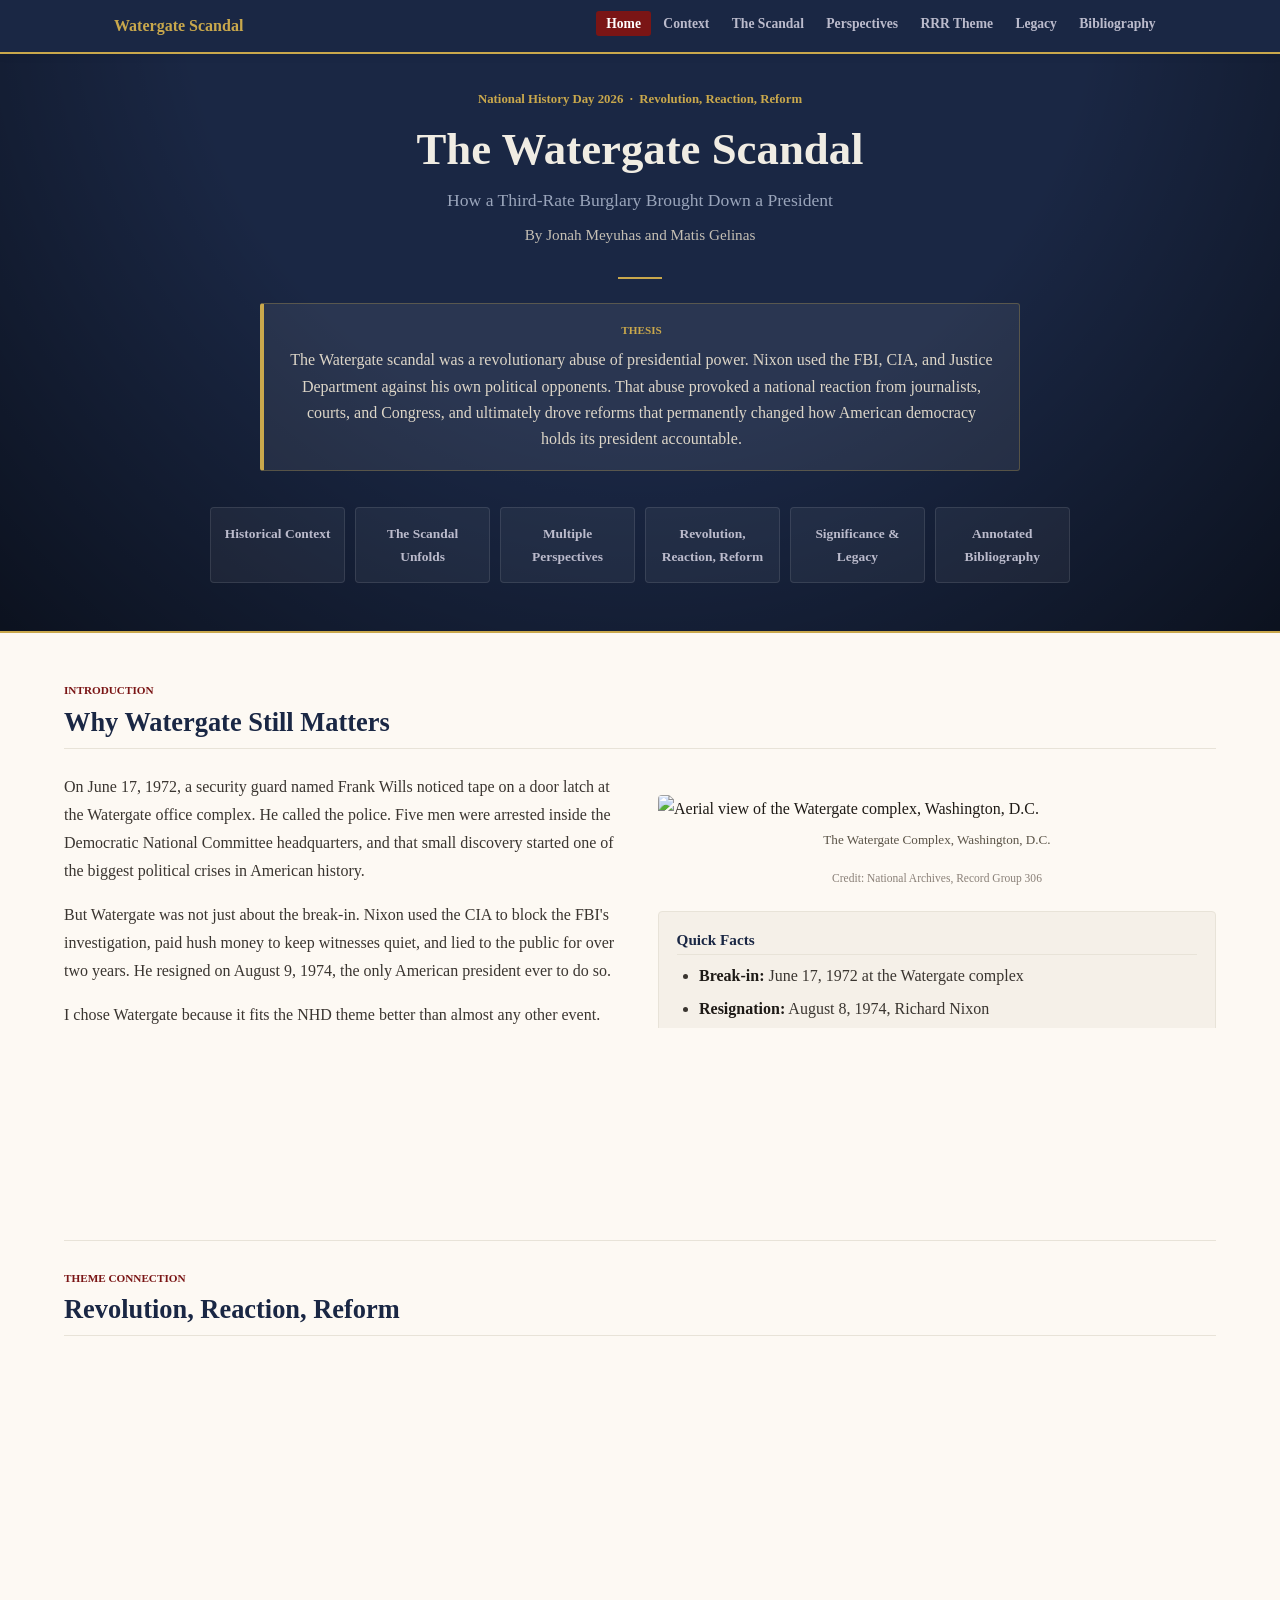
==== commit e06c229c: "Add files via upload" ====
--- a/index.html
+++ b/index.html
@@ -4,7 +4,7 @@
   <meta charset="UTF-8" />
   <meta name="viewport" content="width=device-width, initial-scale=1.0" />
   <title>The Watergate Scandal: NHD 2026</title>
-  <link rel="stylesheet" href="styles.css" />
+  <link rel="stylesheet" href="watergate.css" />
 </head>
 <body>
 
@@ -73,9 +73,7 @@
 
       <div class="fade-in">
         <div class="img-block">
-          <div class="img-placeholder tall">
-            <span class="img-label">[Photo: The Watergate Hotel and Office Complex, Washington, D.C., site of the June 17, 1972 break-in at the Democratic National Committee headquarters. Source: National Archives, Record Group 306]</span>
-          </div>
+          <img src="images/watergate-1.webp" alt="Aerial view of the Watergate complex, Washington, D.C." class="img-photo" />
           <p class="img-caption">The Watergate Complex, Washington, D.C.</p>
           <p class="img-credit">Credit: National Archives, Record Group 306</p>
         </div>
--- a/watergate.css
+++ b/watergate.css
@@ -0,0 +1,800 @@
+/* WATERGATE: REVOLUTION, REACTION, REFORM - NHD 2026 */
+
+/* RESET */
+*, *::before, *::after { box-sizing: border-box; margin: 0; padding: 0; }
+
+:root {
+  --navy:       #1a2744;
+  --burgundy:   #7a1515;
+  --dark-red:   #5c0f0f;
+  --cream:      #f5f0e8;
+  --warm-white: #fdf9f3;
+  --light-gray: #e8e3d8;
+  --mid-gray:   #5a5347;
+  --gold:       #c9a84c;
+  --text-dark:  #1e1a16;
+  --text-med:   #3a3530;
+
+  --font-main: "Times New Roman", Times, serif;
+  --shadow: 0 2px 8px rgba(0,0,0,0.08);
+  --trans:  0.2s ease;
+}
+
+html { scroll-behavior: smooth; }
+
+body {
+  font-family: var(--font-main);
+  background: var(--warm-white);
+  color: var(--text-dark);
+  line-height: 1.75;
+  font-size: 16px;
+}
+
+/* TYPOGRAPHY */
+h1, h2, h3, h4 { font-family: var(--font-main); color: var(--navy); line-height: 1.25; }
+h1 { font-size: clamp(1.8rem, 4vw, 2.6rem); font-weight: 700; }
+h2 { font-size: clamp(1.2rem, 2.4vw, 1.65rem); font-weight: 700; margin-bottom: 0.55rem; }
+h3 { font-size: 1.1rem; font-weight: 700; margin-bottom: 0.4rem; }
+h4 { font-size: 1rem; font-weight: 700; }
+p  { margin-bottom: 1rem; font-size: 1rem; color: var(--text-med); }
+p:last-child { margin-bottom: 0; }
+a  { color: var(--burgundy); text-decoration: none; }
+a:hover { text-decoration: underline; }
+ul, ol { padding-left: 1.4rem; margin-bottom: 1rem; }
+li { margin-bottom: 0.35rem; color: var(--text-med); font-size: 1rem; }
+strong { color: var(--text-dark); }
+
+/* NAVIGATION */
+.site-nav {
+  position: fixed;
+  top: 0; left: 0; right: 0;
+  z-index: 1000;
+  background: var(--navy);
+  border-bottom: 2px solid var(--gold);
+  box-shadow: var(--shadow);
+}
+.nav-inner {
+  max-width: 1100px;
+  margin: 0 auto;
+  padding: 0 1.5rem;
+  display: flex;
+  align-items: center;
+  justify-content: space-between;
+  height: 52px;
+}
+.nav-logo {
+  font-family: var(--font-main);
+  font-size: 1rem;
+  font-weight: 700;
+  color: var(--gold) !important;
+  text-decoration: none !important;
+  white-space: nowrap;
+  flex-shrink: 0;
+}
+.nav-links {
+  list-style: none;
+  padding: 0; margin: 0;
+  display: flex;
+  align-items: center;
+  gap: 0.1rem;
+}
+.nav-links a {
+  font-family: var(--font-main);
+  font-size: 0.85rem;
+  font-weight: 700;
+  color: #bbc !important;
+  padding: 0.3rem 0.65rem;
+  border-radius: 3px;
+  text-decoration: none !important;
+  transition: background var(--trans), color var(--trans);
+}
+.nav-links a:hover,
+.nav-links a.active { background: var(--burgundy); color: #fff !important; }
+
+.nav-hamburger {
+  display: none;
+  flex-direction: column;
+  gap: 5px;
+  background: none;
+  border: none;
+  cursor: pointer;
+  padding: 6px;
+}
+.nav-hamburger span { display: block; width: 24px; height: 2px; background: #bbc; border-radius: 2px; }
+
+/* HERO (homepage) */
+.hero {
+  background: var(--navy);
+  padding: 88px 2rem 3rem;
+  text-align: center;
+  border-bottom: 2px solid var(--gold);
+}
+.hero-eyebrow {
+  font-family: var(--font-main);
+  font-size: 0.8rem;
+  font-weight: 700;
+  color: var(--gold);
+  margin-bottom: 0.75rem;
+}
+.hero h1 {
+  color: #f0ece3;
+  font-size: clamp(1.9rem, 4.5vw, 2.8rem);
+  font-weight: 700;
+  margin-bottom: 0.4rem;
+}
+.hero-subtitle {
+  font-family: var(--font-main);
+  font-size: clamp(0.95rem, 1.8vw, 1.1rem);
+  color: #9aa5bb;
+  margin-bottom: 0.4rem;
+}
+.hero-authors {
+  font-family: var(--font-main);
+  font-size: 0.95rem;
+  color: #c5bfb4;
+  margin-bottom: 1.75rem;
+}
+.hero-divider { width: 44px; height: 2px; background: var(--gold); margin: 0 auto 1.5rem; }
+
+.hero-thesis-box {
+  background: rgba(255,255,255,0.07);
+  border: 1px solid rgba(201,168,76,0.3);
+  border-left: 4px solid var(--gold);
+  border-radius: 3px;
+  padding: 1.1rem 1.5rem;
+  max-width: 760px;
+  margin: 0 auto 2.25rem;
+}
+.hero-thesis-box .thesis-label {
+  font-family: var(--font-main);
+  font-size: 0.7rem;
+  font-weight: 700;
+  text-transform: uppercase;
+  color: var(--gold);
+  margin-bottom: 0.4rem;
+}
+.hero-thesis-box p {
+  font-family: var(--font-main);
+  color: #ddd6c8;
+  font-size: 1rem;
+  line-height: 1.65;
+  margin: 0;
+}
+
+.hero-nav-cards {
+  display: grid;
+  grid-template-columns: repeat(6, 1fr);
+  gap: 0.6rem;
+  max-width: 860px;
+  width: 100%;
+  margin: 0 auto;
+}
+.hero-nav-card {
+  background: rgba(255,255,255,0.05);
+  border: 1px solid rgba(255,255,255,0.1);
+  border-radius: 4px;
+  padding: 0.85rem 0.7rem;
+  color: #bbc !important;
+  text-decoration: none !important;
+  font-family: var(--font-main);
+  font-size: 0.84rem;
+  font-weight: 700;
+  transition: background var(--trans), border-color var(--trans), color var(--trans);
+  text-align: center;
+  display: block;
+}
+.hero-nav-card:hover {
+  background: rgba(201,168,76,0.1);
+  border-color: var(--gold);
+  color: #ddd0a0 !important;
+  text-decoration: none !important;
+}
+
+/* PAGE HERO (inner pages) */
+.page-hero {
+  background: var(--navy);
+  padding: 92px 2rem 38px;
+  text-align: center;
+  border-bottom: 2px solid var(--gold);
+}
+.page-hero .eyebrow {
+  font-family: var(--font-main);
+  font-size: 0.75rem;
+  font-weight: 700;
+  text-transform: uppercase;
+  color: var(--gold);
+  margin-bottom: 0.55rem;
+}
+.page-hero h1 { color: #f0ece3; margin-bottom: 0.6rem; }
+.page-hero .page-intro {
+  font-family: var(--font-main);
+  font-size: 1rem;
+  color: #9aa5bb;
+  max-width: 640px;
+  margin: 0 auto;
+  line-height: 1.6;
+}
+.page-hero-divider { width: 40px; height: 2px; background: var(--gold); margin: 1rem auto 0; }
+
+/* LAYOUT */
+main { display: block; width: 100%; }
+.page-content { width: 100%; padding: 3rem 5% 4rem; box-sizing: border-box; }
+.page-content.narrow { max-width: 860px; margin: 0 auto; }
+.two-col   { display: grid; grid-template-columns: 1fr 1fr; gap: 2.25rem; align-items: start; }
+.three-col { display: grid; grid-template-columns: repeat(3, 1fr); gap: 1.5rem; }
+
+/* THESIS BANNER */
+.thesis-banner {
+  background: var(--navy);
+  border-left: 4px solid var(--gold);
+  padding: 1rem 1.5rem;
+  margin: 1.75rem 0;
+  border-radius: 0 3px 3px 0;
+}
+.thesis-banner .tb-label {
+  font-family: var(--font-main);
+  font-size: 0.68rem;
+  font-weight: 700;
+  text-transform: uppercase;
+  color: var(--gold);
+  margin-bottom: 0.3rem;
+}
+.thesis-banner p { font-family: var(--font-main); color: #ddd6c8; font-size: 0.97rem; margin: 0; line-height: 1.62; }
+
+/* SECTION HEADERS */
+.section-header { margin-bottom: 1.5rem; padding-bottom: 0.55rem; border-bottom: 1px solid var(--light-gray); }
+.section-header .section-label {
+  font-family: var(--font-main);
+  font-size: 0.7rem;
+  font-weight: 700;
+  text-transform: uppercase;
+  color: var(--burgundy);
+  margin-bottom: 0.3rem;
+}
+.section-header h2 { margin-bottom: 0; }
+
+.theme-badge {
+  display: inline-block;
+  font-family: var(--font-main);
+  font-size: 0.68rem;
+  font-weight: 700;
+  text-transform: uppercase;
+  padding: 0.2rem 0.55rem;
+  border-radius: 20px;
+  margin-bottom: 0.65rem;
+}
+.badge-revolution { background: var(--burgundy); color: #fff; }
+.badge-reaction   { background: var(--navy); color: #fff; }
+.badge-reform     { background: #1a5c1a; color: #fff; }
+
+/* CARDS */
+.info-card {
+  background: var(--cream);
+  border: 1px solid var(--light-gray);
+  border-radius: 4px;
+  padding: 1.1rem;
+  margin-bottom: 1.25rem;
+}
+.info-card h3 {
+  font-size: 0.95rem;
+  color: var(--navy);
+  margin-bottom: 0.4rem;
+  padding-bottom: 0.35rem;
+  border-bottom: 1px solid var(--light-gray);
+}
+
+/* PULLQUOTES */
+.pullquote {
+  border-left: 3px solid var(--gold);
+  padding: 0.85rem 1.25rem;
+  background: var(--cream);
+  margin: 1.4rem 0;
+  border-radius: 0 3px 3px 0;
+}
+.pullquote blockquote {
+  font-family: var(--font-main);
+  font-size: 1rem;
+  color: var(--navy);
+  line-height: 1.55;
+  margin-bottom: 0.4rem;
+}
+.pullquote cite {
+  font-family: var(--font-main);
+  font-size: 0.8rem;
+  font-weight: 700;
+  color: var(--mid-gray);
+}
+
+/* ACTUAL PHOTOS */
+.img-photo {
+  width: 100%;
+  height: auto;
+  display: block;
+  border-radius: 4px;
+  object-fit: cover;
+}
+
+/* IMAGE PLACEHOLDERS */
+.img-block { margin: 1.4rem 0; }
+.img-placeholder {
+  width: 100%;
+  background: var(--light-gray);
+  border: 1px solid #cec8bc;
+  border-radius: 4px;
+  display: flex;
+  align-items: center;
+  justify-content: center;
+  padding: 1.25rem 1rem;
+  min-height: 155px;
+}
+.img-placeholder.tall  { min-height: 220px; }
+.img-placeholder.short { min-height: 105px; }
+.img-placeholder .img-label {
+  font-family: var(--font-main);
+  font-size: 0.82rem;
+  color: var(--mid-gray);
+  text-align: center;
+  line-height: 1.5;
+}
+.img-caption { font-family: var(--font-main); font-size: 0.82rem; color: var(--mid-gray); margin-top: 0.4rem; text-align: center; }
+.img-credit  { font-size: 0.72rem; color: #8a8078; margin-top: 0.1rem; text-align: center; }
+
+/* PERSPECTIVE CARDS */
+.perspective-card { background: #fff; border-radius: 5px; box-shadow: var(--shadow); overflow: hidden; margin-bottom: 1.4rem; }
+.perspective-header { padding: 0.9rem 1.3rem; display: flex; align-items: center; gap: 0.8rem; }
+.perspective-header.pov-nixon     { background: #7a1515; }
+.perspective-header.pov-press     { background: #1a2744; }
+.perspective-header.pov-congress  { background: #1a4a2a; }
+.perspective-header.pov-judiciary { background: #4a3000; }
+.perspective-header.pov-public    { background: #3a1a5a; }
+.perspective-header.pov-defenders { background: #4a4000; }
+.perspective-header.pov-witnesses { background: #1a3a5a; }
+
+.perspective-avatar {
+  width: 38px; height: 38px;
+  border-radius: 50%;
+  background: rgba(255,255,255,0.15);
+  display: flex; align-items: center; justify-content: center;
+  flex-shrink: 0;
+  color: #fff;
+  font-family: var(--font-main);
+  font-weight: 700;
+  font-size: 0.85rem;
+}
+.perspective-header h3 { color: #fff; font-size: 0.98rem; margin: 0; }
+.perspective-header .pov-subtitle { color: rgba(255,255,255,0.7); font-family: var(--font-main); font-size: 0.76rem; margin: 0; }
+.perspective-body { padding: 1.25rem; }
+
+/* TIMELINE */
+.timeline { position: relative; }
+.timeline-item {
+  background: #fff;
+  border-radius: 4px;
+  border-left: 4px solid var(--gold);
+  padding: 0.9rem 1.25rem;
+  box-shadow: var(--shadow);
+  margin-bottom: 0.85rem;
+}
+.timeline-item.cat-breakin       { border-left-color: var(--burgundy); }
+.timeline-item.cat-coverup       { border-left-color: var(--dark-red); }
+.timeline-item.cat-investigation { border-left-color: var(--navy); }
+.timeline-item.cat-reform        { border-left-color: #1a5c1a; }
+.timeline-date  { font-family: var(--font-main); font-size: 0.75rem; font-weight: 700; color: var(--gold); margin-bottom: 0.15rem; }
+.timeline-item.cat-breakin       .timeline-date { color: var(--burgundy); }
+.timeline-item.cat-coverup       .timeline-date { color: var(--dark-red); }
+.timeline-item.cat-investigation .timeline-date { color: var(--navy); }
+.timeline-item.cat-reform        .timeline-date { color: #1a5c1a; }
+.timeline-title { font-family: var(--font-main); font-size: 1rem; font-weight: 700; color: var(--navy); margin-bottom: 0.3rem; }
+.timeline-desc  { font-size: 0.95rem; color: var(--text-med); line-height: 1.6; margin: 0; }
+
+/* REFORM GRID */
+.reform-grid { display: grid; grid-template-columns: repeat(3, 1fr); gap: 1rem; margin: 1.4rem 0; }
+.reform-card { background: #fff; border-radius: 4px; border-top: 3px solid var(--gold); padding: 1.1rem; box-shadow: var(--shadow); }
+.reform-card h4 { color: var(--navy); margin-bottom: 0.15rem; }
+.reform-card .reform-year { font-family: var(--font-main); font-size: 0.74rem; font-weight: 700; color: var(--gold); margin-bottom: 0.45rem; }
+.reform-card p { font-size: 0.9rem; }
+
+/* THEME SECTIONS */
+.theme-section { margin: 1.75rem 0; border-radius: 4px; overflow: hidden; }
+.theme-section-header { padding: 1rem 1.5rem; display: flex; align-items: center; gap: 0.85rem; }
+.theme-section-header.revolution-bg { background: #7a1515; }
+.theme-section-header.reaction-bg   { background: var(--navy); }
+.theme-section-header.reform-bg     { background: #1a5c1a; }
+.theme-icon {
+  width: 42px; height: 42px;
+  border-radius: 50%;
+  background: rgba(255,255,255,0.15);
+  display: flex; align-items: center; justify-content: center;
+  flex-shrink: 0;
+  color: #fff;
+  font-family: var(--font-main);
+  font-weight: 700;
+  font-size: 1.1rem;
+}
+.theme-section-header h2 { color: #fff; margin-bottom: 0; font-size: 1.35rem; }
+.theme-section-header .theme-subtitle { color: rgba(255,255,255,0.72); font-family: var(--font-main); font-size: 0.8rem; margin-top: 0.1rem; }
+.theme-body { background: var(--cream); padding: 1.5rem 1.75rem; border: 1px solid var(--light-gray); border-top: none; }
+
+/* STATS */
+.stat-row { display: flex; gap: 1rem; flex-wrap: wrap; margin: 1.4rem 0; }
+.stat-box { flex: 1; min-width: 120px; background: var(--navy); border-radius: 4px; padding: 1rem; text-align: center; }
+.stat-box .stat-number { font-family: var(--font-main); font-size: 1.8rem; font-weight: 700; color: var(--gold); line-height: 1; margin-bottom: 0.25rem; }
+.stat-box .stat-label  { font-family: var(--font-main); font-size: 0.76rem; font-weight: 700; color: #9aa5bb; line-height: 1.4; }
+
+/* KEY FIGURES */
+.key-figure { display: flex; gap: 0.85rem; align-items: flex-start; padding: 0.8rem 0; border-bottom: 1px solid var(--light-gray); }
+.key-figure:last-child { border-bottom: none; }
+.key-figure-avatar { width: 36px; height: 36px; border-radius: 50%; background: var(--navy); display: flex; align-items: center; justify-content: center; flex-shrink: 0; color: var(--cream); font-family: var(--font-main); font-weight: 700; font-size: 0.75rem; }
+.key-figure-info h4 { font-size: 0.9rem; margin-bottom: 0.1rem; }
+.key-figure-info .kf-role { font-family: var(--font-main); font-size: 0.74rem; color: var(--burgundy); font-weight: 700; margin-bottom: 0.2rem; }
+.key-figure-info p  { font-size: 0.84rem; margin: 0; }
+
+/* BIBLIOGRAPHY */
+.bib-entry { background: var(--cream); border-radius: 4px; padding: 1.1rem; margin-bottom: 0.85rem; border-left: 4px solid var(--navy); }
+.bib-entry.primary { border-left-color: var(--burgundy); }
+.bib-entry .bib-citation   { font-size: 0.94rem; color: var(--text-dark); line-height: 1.6; margin-bottom: 0.5rem; }
+.bib-entry .bib-annotation { font-size: 0.87rem; color: var(--mid-gray); border-top: 1px solid var(--light-gray); padding-top: 0.5rem; margin-top: 0.5rem; line-height: 1.6; }
+.bib-entry .bib-type { display: inline-block; font-family: var(--font-main); font-size: 0.63rem; font-weight: 700; text-transform: uppercase; padding: 0.14rem 0.5rem; border-radius: 12px; background: var(--navy); color: #fff; margin-bottom: 0.4rem; }
+.bib-entry.primary .bib-type { background: var(--burgundy); }
+
+/* LEGACY LIST */
+.legacy-item { display: flex; gap: 0.85rem; padding: 1rem 0; border-bottom: 1px solid var(--light-gray); align-items: flex-start; }
+.legacy-item:last-child { border-bottom: none; }
+.legacy-num { font-family: var(--font-main); font-size: 1.5rem; font-weight: 700; color: var(--gold); opacity: 0.4; flex-shrink: 0; width: 30px; text-align: center; line-height: 1; margin-top: 0.18rem; }
+.legacy-content h4 { color: var(--navy); margin-bottom: 0.22rem; }
+.legacy-content p  { font-size: 0.9rem; }
+
+/* CHART */
+.chart-container { background: #fff; border-radius: 4px; padding: 1.1rem; box-shadow: var(--shadow); margin: 1.4rem 0; }
+.chart-container h3 { font-size: 0.95rem; margin-bottom: 0.15rem; }
+.chart-subtitle { font-family: var(--font-main); font-size: 0.76rem; color: var(--mid-gray); margin-bottom: 0.65rem; }
+canvas#trust-chart { width: 100%; height: 240px; display: block; }
+.chart-note { font-family: var(--font-main); font-size: 0.71rem; color: #8a8078; margin-top: 0.35rem; }
+
+/* UTILITIES */
+.divider { border: none; border-top: 1px solid var(--light-gray); margin: 1.75rem 0; }
+.mt-2 { margin-top: 1rem; }
+.mt-3 { margin-top: 1.5rem; }
+.mt-4 { margin-top: 2rem; }
+.mb-4 { margin-bottom: 2rem; }
+.text-center { text-align: center; }
+
+/* ANIMATIONS */
+.fade-in { opacity: 0; transform: translateY(14px); transition: opacity 0.38s ease, transform 0.38s ease; }
+.fade-in.visible { opacity: 1; transform: none; }
+
+/* FOOTER */
+.site-footer { background: var(--navy); border-top: 2px solid var(--gold); padding: 1.5rem; text-align: center; }
+.footer-inner { max-width: 800px; margin: 0 auto; }
+.footer-title   { font-family: var(--font-main); font-size: 0.9rem; font-weight: 700; color: var(--gold); margin-bottom: 0.2rem; }
+.footer-authors { font-family: var(--font-main); font-size: 0.78rem; color: #c5bfb4; margin-bottom: 0.2rem; }
+.footer-meta    { font-family: var(--font-main); font-size: 0.74rem; color: #666678; line-height: 1.6; }
+.footer-nav { display: flex; flex-wrap: wrap; gap: 0.6rem; justify-content: center; margin: 0.75rem 0; }
+.footer-nav a { font-family: var(--font-main); font-size: 0.76rem; font-weight: 700; color: #9aa !important; text-decoration: none !important; }
+.footer-nav a:hover { color: var(--gold) !important; }
+
+/* ═══════════════════════════════════════════════════════════
+   CINEMATIC ENHANCEMENTS — NHD WATERGATE 2026
+   ═══════════════════════════════════════════════════════════ */
+
+/* PAGE ENTRY */
+body { animation: cinPageEntry 0.35s ease-out both; }
+@keyframes cinPageEntry { from { opacity: 0; } to { opacity: 1; } }
+
+/* ── HERO INTRO (homepage) ──────────────────────────────── */
+.hero { position: relative; overflow: hidden; }
+.hero::after {
+  content: '';
+  position: absolute;
+  inset: 0;
+  background: radial-gradient(ellipse at 50% -5%, transparent 50%, rgba(0,0,0,0.55) 100%);
+  pointer-events: none;
+  z-index: 0;
+}
+.hero > * { position: relative; z-index: 1; }
+
+.hero .hero-eyebrow {
+  opacity: 0; transform: translateY(8px);
+  animation: cinFadeUp 0.65s ease-out 0.2s forwards;
+}
+.hero h1 {
+  opacity: 0; transform: translateY(22px); filter: blur(8px);
+  animation: cinTitleReveal 1.1s cubic-bezier(0.16, 1, 0.3, 1) 0.5s forwards;
+}
+.hero .hero-subtitle {
+  opacity: 0; transform: translateY(10px);
+  animation: cinFadeUp 0.7s ease-out 0.9s forwards;
+}
+.hero .hero-authors {
+  opacity: 0;
+  animation: cinFadeUp 0.6s ease-out 1.1s forwards;
+}
+.hero .hero-divider {
+  transform: scaleX(0);
+  animation: cinExpandLine 0.7s ease-out 1.35s forwards;
+}
+.hero .hero-thesis-box {
+  opacity: 0; transform: translateY(14px);
+  animation: cinFadeUp 0.8s ease-out 1.6s forwards;
+}
+.hero .hero-nav-cards {
+  opacity: 0; transform: translateY(10px);
+  animation: cinFadeUp 0.7s ease-out 1.9s forwards;
+}
+
+/* ── INNER PAGE HERO ────────────────────────────────────── */
+.page-hero { position: relative; overflow: hidden; }
+.page-hero::after {
+  content: '';
+  position: absolute;
+  inset: 0;
+  background: radial-gradient(ellipse at 50% -5%, transparent 50%, rgba(0,0,0,0.48) 100%);
+  pointer-events: none;
+  z-index: 0;
+}
+.page-hero > * { position: relative; z-index: 1; }
+
+.page-hero .eyebrow {
+  opacity: 0; transform: translateY(6px);
+  animation: cinFadeUp 0.6s ease-out 0.2s forwards;
+}
+.page-hero h1 {
+  opacity: 0; transform: translateY(16px); filter: blur(6px);
+  animation: cinTitleReveal 0.95s cubic-bezier(0.16, 1, 0.3, 1) 0.45s forwards;
+}
+.page-hero .page-intro {
+  opacity: 0; transform: translateY(8px);
+  animation: cinFadeUp 0.7s ease-out 0.75s forwards;
+}
+.page-hero .page-hero-divider {
+  transform: scaleX(0);
+  animation: cinExpandLine 0.55s ease-out 1.0s forwards;
+}
+
+/* ── HERO KEYFRAMES ─────────────────────────────────────── */
+@keyframes cinFadeUp {
+  to { opacity: 1; transform: translateY(0); }
+}
+@keyframes cinTitleReveal {
+  from { opacity: 0; transform: translateY(22px); filter: blur(8px); }
+  to   { opacity: 1; transform: translateY(0);    filter: blur(0);  }
+}
+@keyframes cinExpandLine {
+  to { transform: scaleX(1); }
+}
+
+/* ── ENHANCED SCROLL REVEALS ────────────────────────────── */
+.fade-in {
+  opacity: 0;
+  transform: translateY(18px);
+  filter: blur(2px);
+  transition:
+    opacity   0.72s cubic-bezier(0.16, 1, 0.3, 1),
+    transform 0.72s cubic-bezier(0.16, 1, 0.3, 1),
+    filter    0.55s ease-out;
+}
+.fade-in.visible {
+  opacity: 1;
+  transform: none;
+  filter: blur(0);
+}
+
+/* Section label slides in from left */
+.section-header .section-label {
+  transform: translateX(-10px);
+  transition: transform 0.55s cubic-bezier(0.16, 1, 0.3, 1) 0.12s;
+}
+.section-header.visible .section-label { transform: none; }
+
+/* Thesis banner gets a slight lateral drift */
+.thesis-banner.fade-in { transform: translateY(12px) translateX(-5px); }
+.thesis-banner.fade-in.visible { transform: none; }
+
+/* ── DIVIDER LINE DRAW ──────────────────────────────────── */
+.divider {
+  transform-origin: left center;
+  transform: scaleX(0);
+  transition: transform 1.1s cubic-bezier(0.16, 1, 0.3, 1);
+}
+.divider.visible { transform: scaleX(1); }
+
+/* ── NAV SCROLL POLISH ──────────────────────────────────── */
+.site-nav { transition: background 0.3s ease, box-shadow 0.3s ease; }
+.site-nav.nav-scrolled {
+  background: rgba(20, 30, 56, 0.97);
+  box-shadow: 0 2px 28px rgba(0,0,0,0.4);
+  backdrop-filter: blur(8px);
+  -webkit-backdrop-filter: blur(8px);
+}
+.nav-links a { position: relative; }
+.nav-links a::after {
+  content: '';
+  position: absolute;
+  bottom: 2px; left: 50%;
+  width: 0; height: 1.5px;
+  background: var(--gold);
+  transform: translateX(-50%);
+  transition: width 0.25s cubic-bezier(0.16, 1, 0.3, 1);
+  border-radius: 1px;
+}
+.nav-links a:hover:not(.active)::after { width: 55%; }
+
+/* ── EVIDENCE CARD HOVER ────────────────────────────────── */
+.perspective-card {
+  transition: transform 0.3s cubic-bezier(0.16, 1, 0.3, 1), box-shadow 0.3s ease;
+  will-change: transform;
+}
+.perspective-card:hover {
+  transform: translateY(-4px) rotate(0.2deg);
+  box-shadow: 0 14px 36px rgba(0,0,0,0.18);
+}
+
+/* ── REFORM CARD HOVER ──────────────────────────────────── */
+.reform-card {
+  transition: transform 0.28s cubic-bezier(0.16, 1, 0.3, 1), box-shadow 0.28s ease, border-top-color 0.25s ease;
+}
+.reform-card:hover {
+  transform: translateY(-3px);
+  box-shadow: 0 10px 24px rgba(0,0,0,0.13);
+  border-top-color: var(--burgundy);
+}
+
+/* ── STAT BOX HOVER ─────────────────────────────────────── */
+.stat-box {
+  transition: transform 0.25s cubic-bezier(0.16, 1, 0.3, 1), box-shadow 0.25s ease;
+}
+.stat-box:hover {
+  transform: translateY(-3px) scale(1.02);
+  box-shadow: 0 8px 22px rgba(0,0,0,0.25);
+}
+
+/* ── KEY FIGURE HOVER ───────────────────────────────────── */
+.key-figure {
+  transition: background 0.2s ease, padding-left 0.2s ease, border-radius 0.2s ease;
+  border-radius: 3px;
+}
+.key-figure:hover { background: var(--cream); padding-left: 0.5rem; }
+
+/* ── BIBLIOGRAPHY ENTRY HOVER ───────────────────────────── */
+.bib-entry {
+  transition: transform 0.25s ease, box-shadow 0.25s ease, border-left-width 0.2s ease;
+}
+.bib-entry:hover {
+  transform: translateX(4px);
+  box-shadow: 0 4px 14px rgba(0,0,0,0.1);
+  border-left-width: 6px;
+}
+
+/* ── TIMELINE TRAIL (scandal page) ─────────────────────── */
+.tl-trail {
+  position: relative;
+  padding-left: 2rem;
+}
+.tl-trail::before {
+  content: '';
+  position: absolute;
+  left: 0.6rem;
+  top: 1.5rem;
+  bottom: 1.5rem;
+  width: 2px;
+  background: var(--light-gray);
+  border-radius: 2px;
+}
+.tl-line-fill {
+  position: absolute;
+  left: 0.6rem;
+  top: 1.5rem;
+  width: 2px;
+  height: 0;
+  background: linear-gradient(to bottom, var(--burgundy) 0%, var(--gold) 55%, var(--navy) 100%);
+  border-radius: 2px;
+  z-index: 1;
+  pointer-events: none;
+}
+.tl-trail .perspective-card {
+  position: relative;
+  margin-left: 0.9rem;
+}
+.tl-trail .perspective-card::before {
+  content: '';
+  position: absolute;
+  left: -1.85rem;
+  top: 1.45rem;
+  width: 14px; height: 14px;
+  border-radius: 50%;
+  background: var(--cream);
+  border: 2.5px solid var(--light-gray);
+  z-index: 2;
+  transition:
+    background   0.4s ease,
+    border-color 0.4s ease,
+    transform    0.4s cubic-bezier(0.16, 1, 0.3, 1),
+    box-shadow   0.35s ease;
+}
+.tl-trail .perspective-card.visible::before {
+  background: var(--burgundy);
+  border-color: var(--gold);
+  transform: scale(1.2);
+}
+.tl-trail .perspective-card:hover::before {
+  box-shadow: 0 0 0 5px rgba(201,168,76,0.22);
+  border-color: var(--gold);
+}
+
+/* ── REDACTED TEXT REVEAL ───────────────────────────────── */
+.redact-wrap { display: inline; position: relative; }
+.redact-bar {
+  position: absolute;
+  inset: -2px -3px;
+  background: #111;
+  transform-origin: right center;
+  border-radius: 2px;
+  pointer-events: none;
+  z-index: 5;
+}
+.redact-bar.revealing {
+  animation: cinUnredact 0.75s cubic-bezier(0.16, 1, 0.3, 1) 0.15s forwards;
+}
+@keyframes cinUnredact {
+  0%   { transform: scaleX(1); opacity: 1; }
+  62%  { transform: scaleX(0.04); opacity: 1; }
+  100% { transform: scaleX(0); opacity: 0; }
+}
+
+/* ── REDUCED MOTION SUPPORT ─────────────────────────────── */
+@media (prefers-reduced-motion: reduce) {
+  body,
+  .hero .hero-eyebrow, .hero h1, .hero .hero-subtitle, .hero .hero-authors,
+  .hero .hero-divider, .hero .hero-thesis-box, .hero .hero-nav-cards,
+  .page-hero .eyebrow, .page-hero h1, .page-hero .page-intro,
+  .page-hero .page-hero-divider {
+    animation: none !important;
+    opacity: 1 !important;
+    transform: none !important;
+    filter: none !important;
+  }
+  .fade-in {
+    opacity: 1 !important; transform: none !important;
+    filter: none !important; transition: none !important;
+  }
+  .thesis-banner.fade-in { transform: none !important; }
+  .section-header .section-label { transform: none !important; transition: none !important; }
+  .divider { transform: scaleX(1) !important; transition: none !important; }
+  .perspective-card, .reform-card, .stat-box, .key-figure, .bib-entry {
+    transition: none !important;
+  }
+  .redact-bar { display: none !important; }
+}
+
+/* RESPONSIVE */
+@media (max-width: 860px) {
+  .two-col   { grid-template-columns: 1fr; }
+  .three-col { grid-template-columns: 1fr 1fr; }
+  .stat-row  { flex-direction: column; }
+}
+@media (max-width: 700px) {
+  .nav-links {
+    display: none;
+    position: absolute;
+    top: 52px; left: 0; right: 0;
+    background: var(--navy);
+    padding: 0.6rem;
+    flex-direction: column;
+    align-items: stretch;
+    gap: 0.15rem;
+    border-bottom: 2px solid var(--gold);
+  }
+  .nav-links.open { display: flex; }
+  .nav-links a { text-align: center; padding: 0.5rem 1rem; }
+  .nav-hamburger { display: flex; }
+  .hero { padding: 70px 1.25rem 2.25rem; }
+  .page-hero { padding: 78px 1.25rem 28px; }
+  .page-content { padding: 2rem 1.25rem 3rem; }
+  .three-col { grid-template-columns: 1fr; }
+  .hero-nav-cards { grid-template-columns: repeat(2, 1fr); }
+  .reform-grid { grid-template-columns: 1fr; }
+  .theme-section-header { flex-direction: column; text-align: center; }
+}
+@media (max-width: 440px) {
+  .hero-nav-cards { grid-template-columns: 1fr; }
+}
